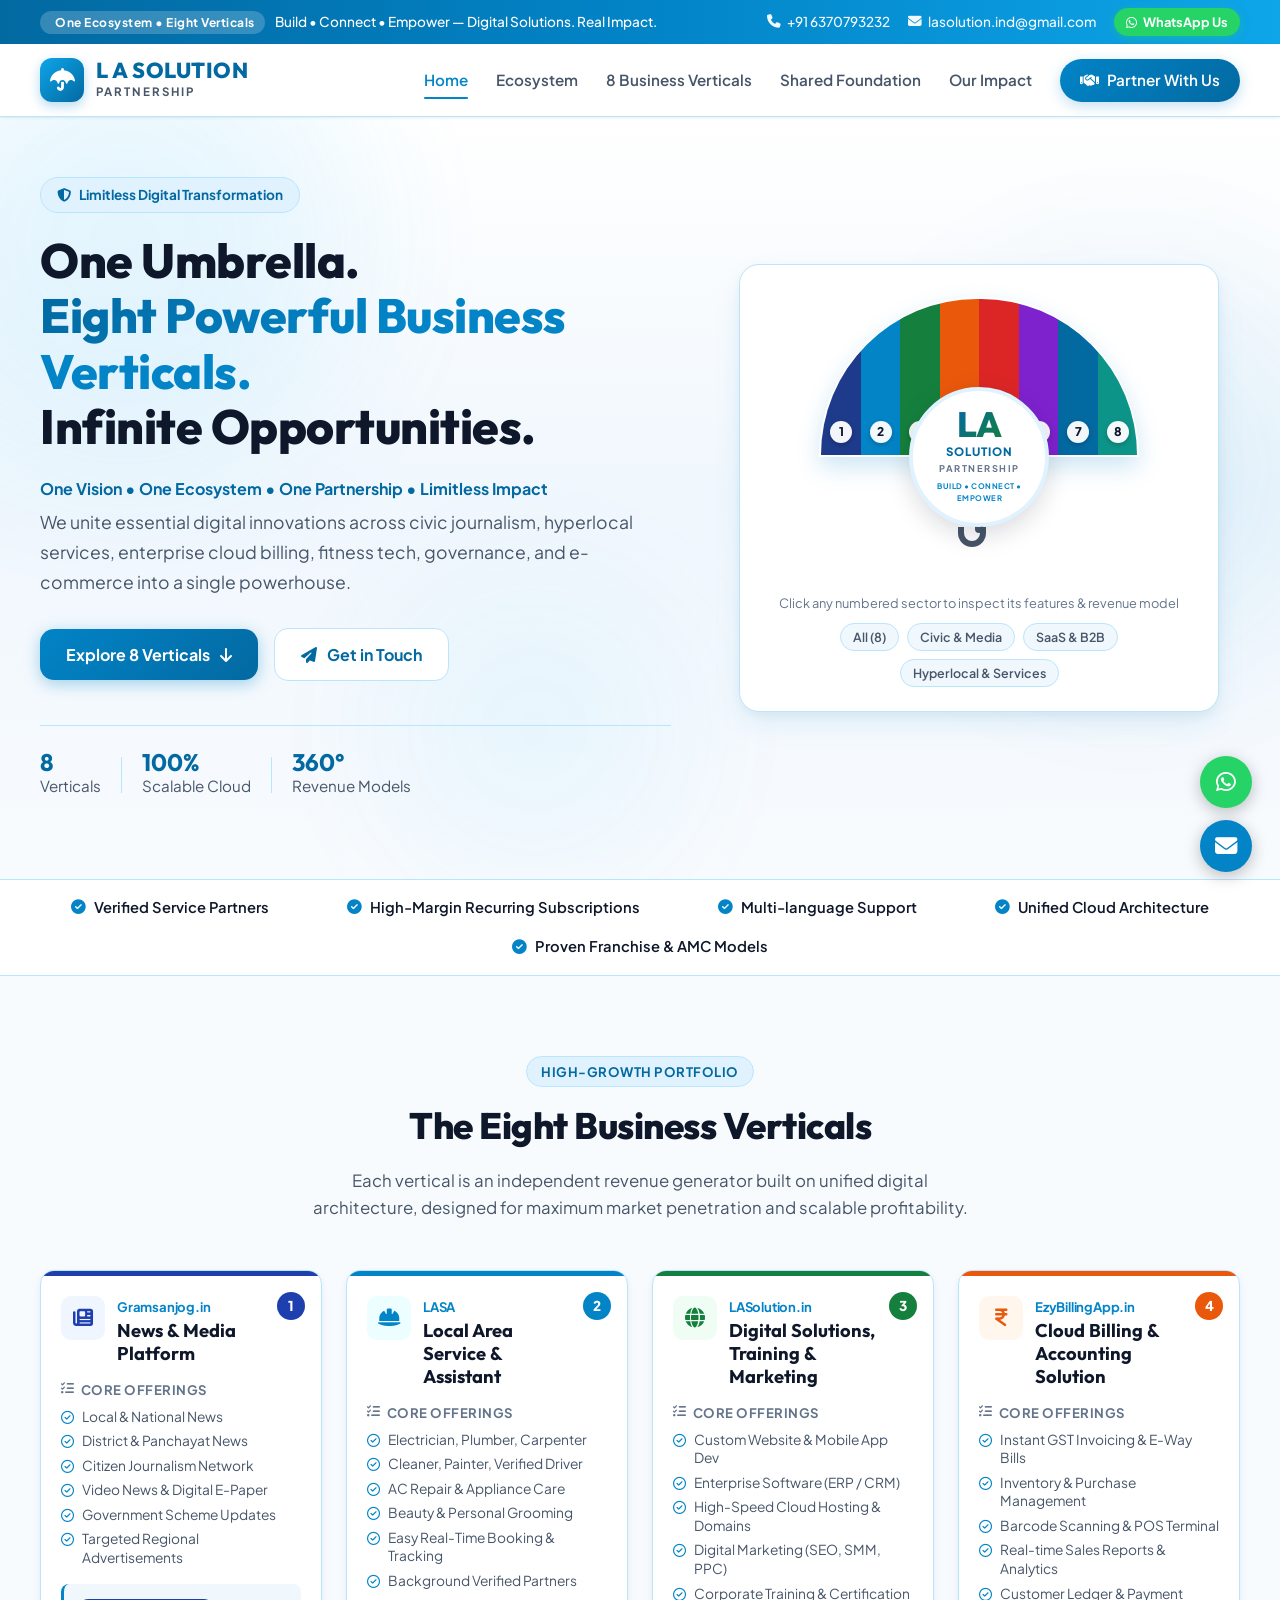
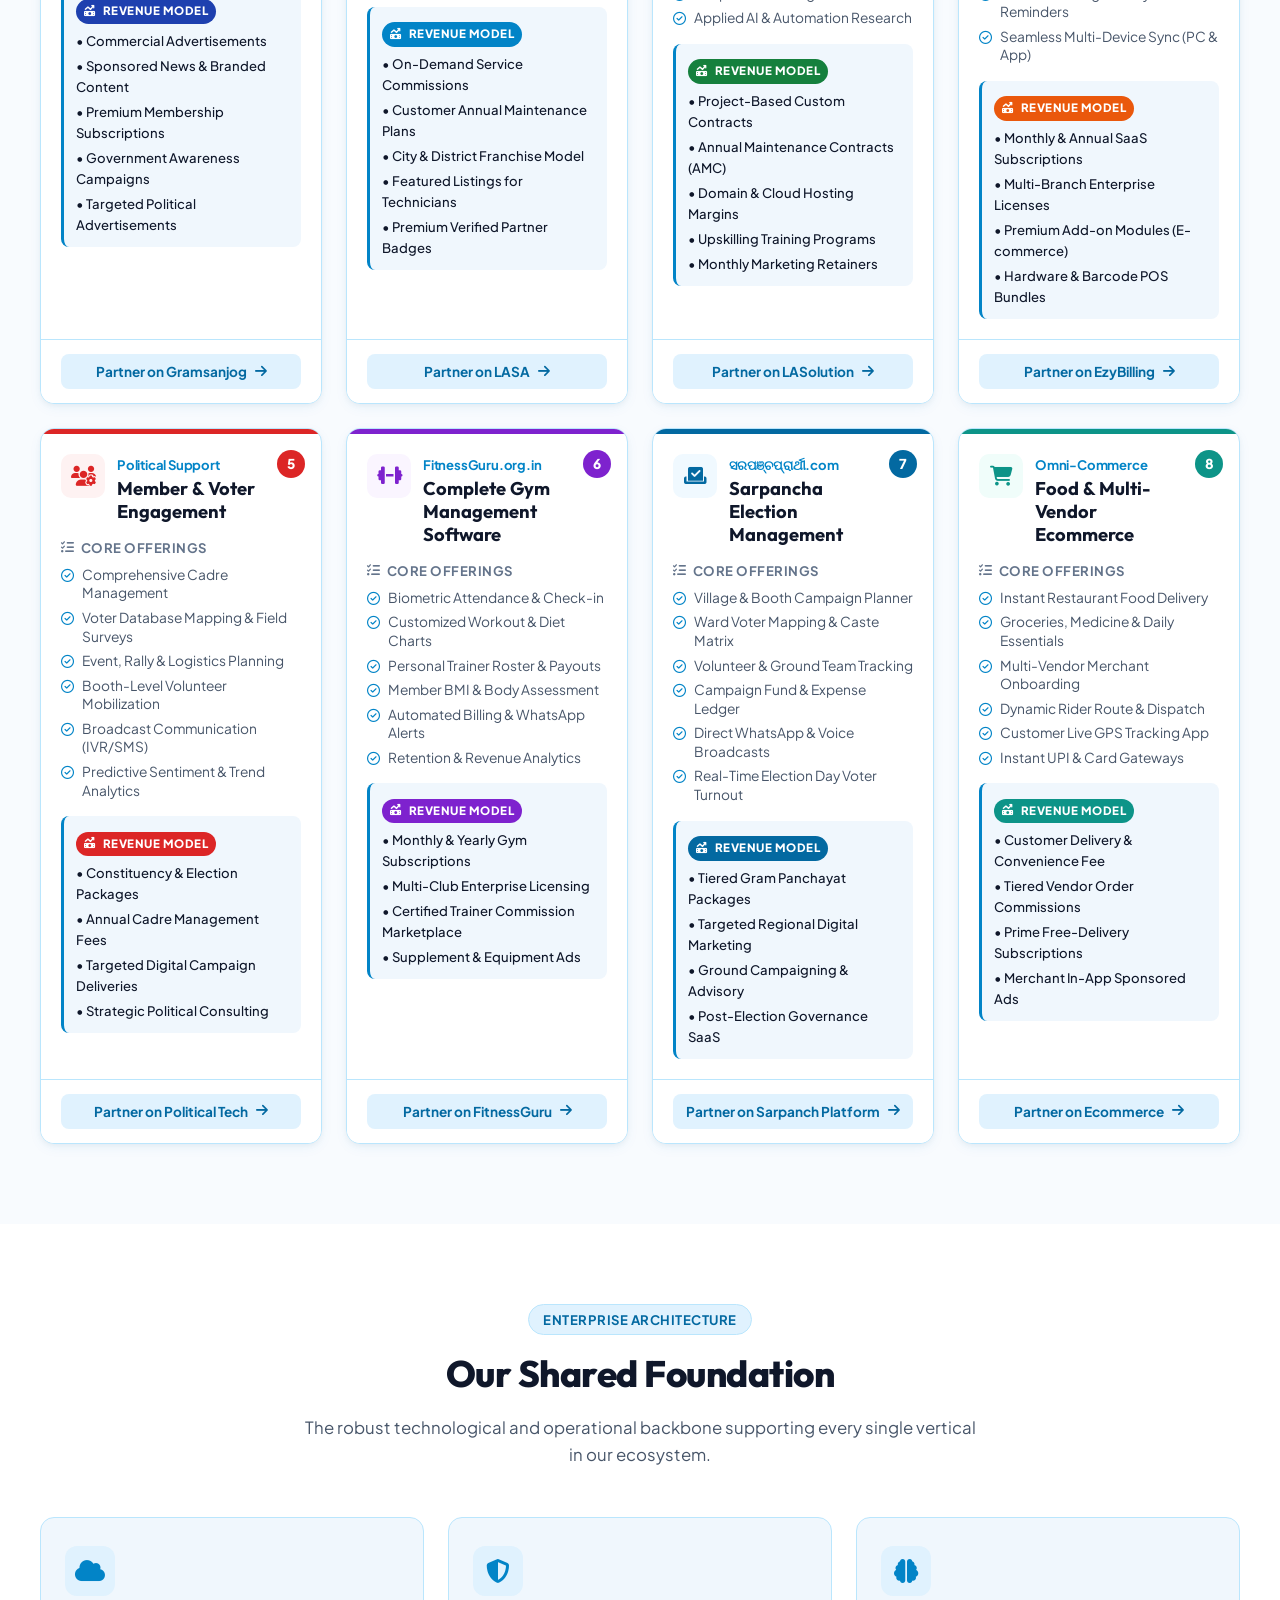
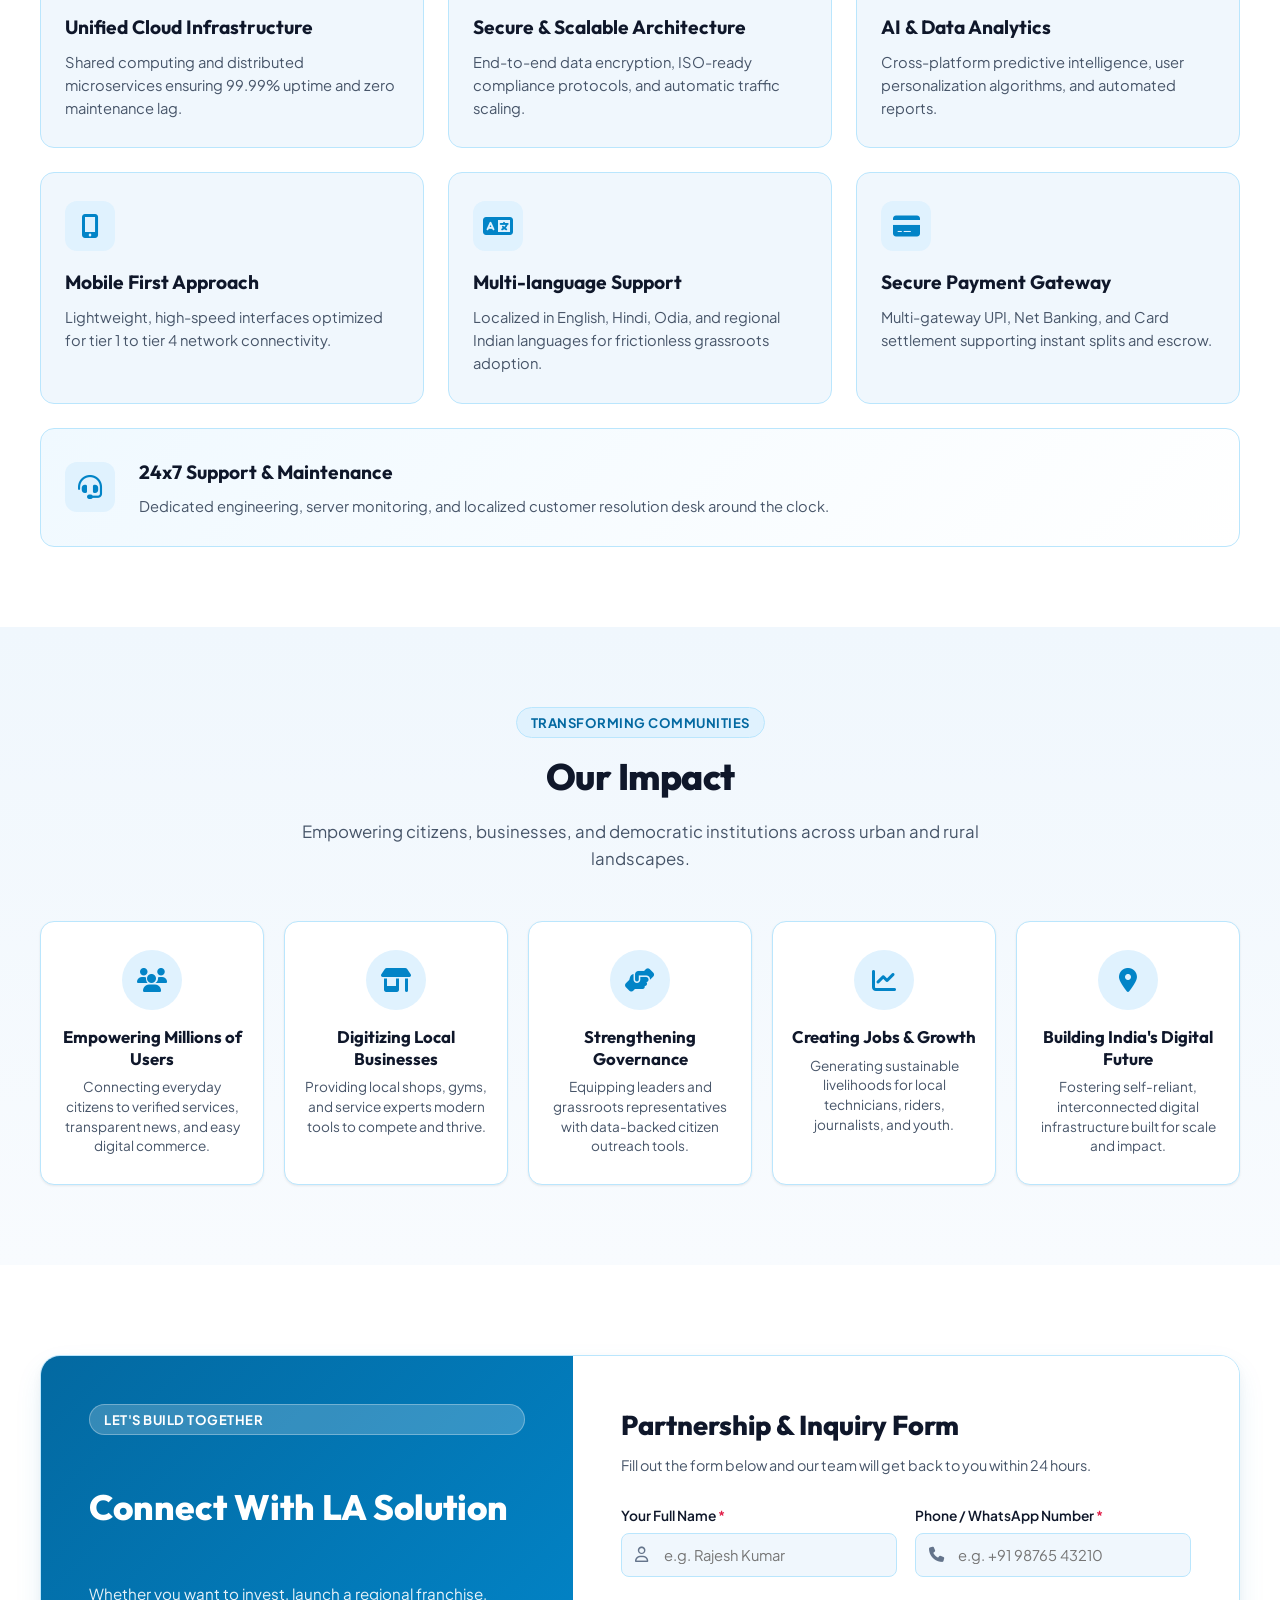
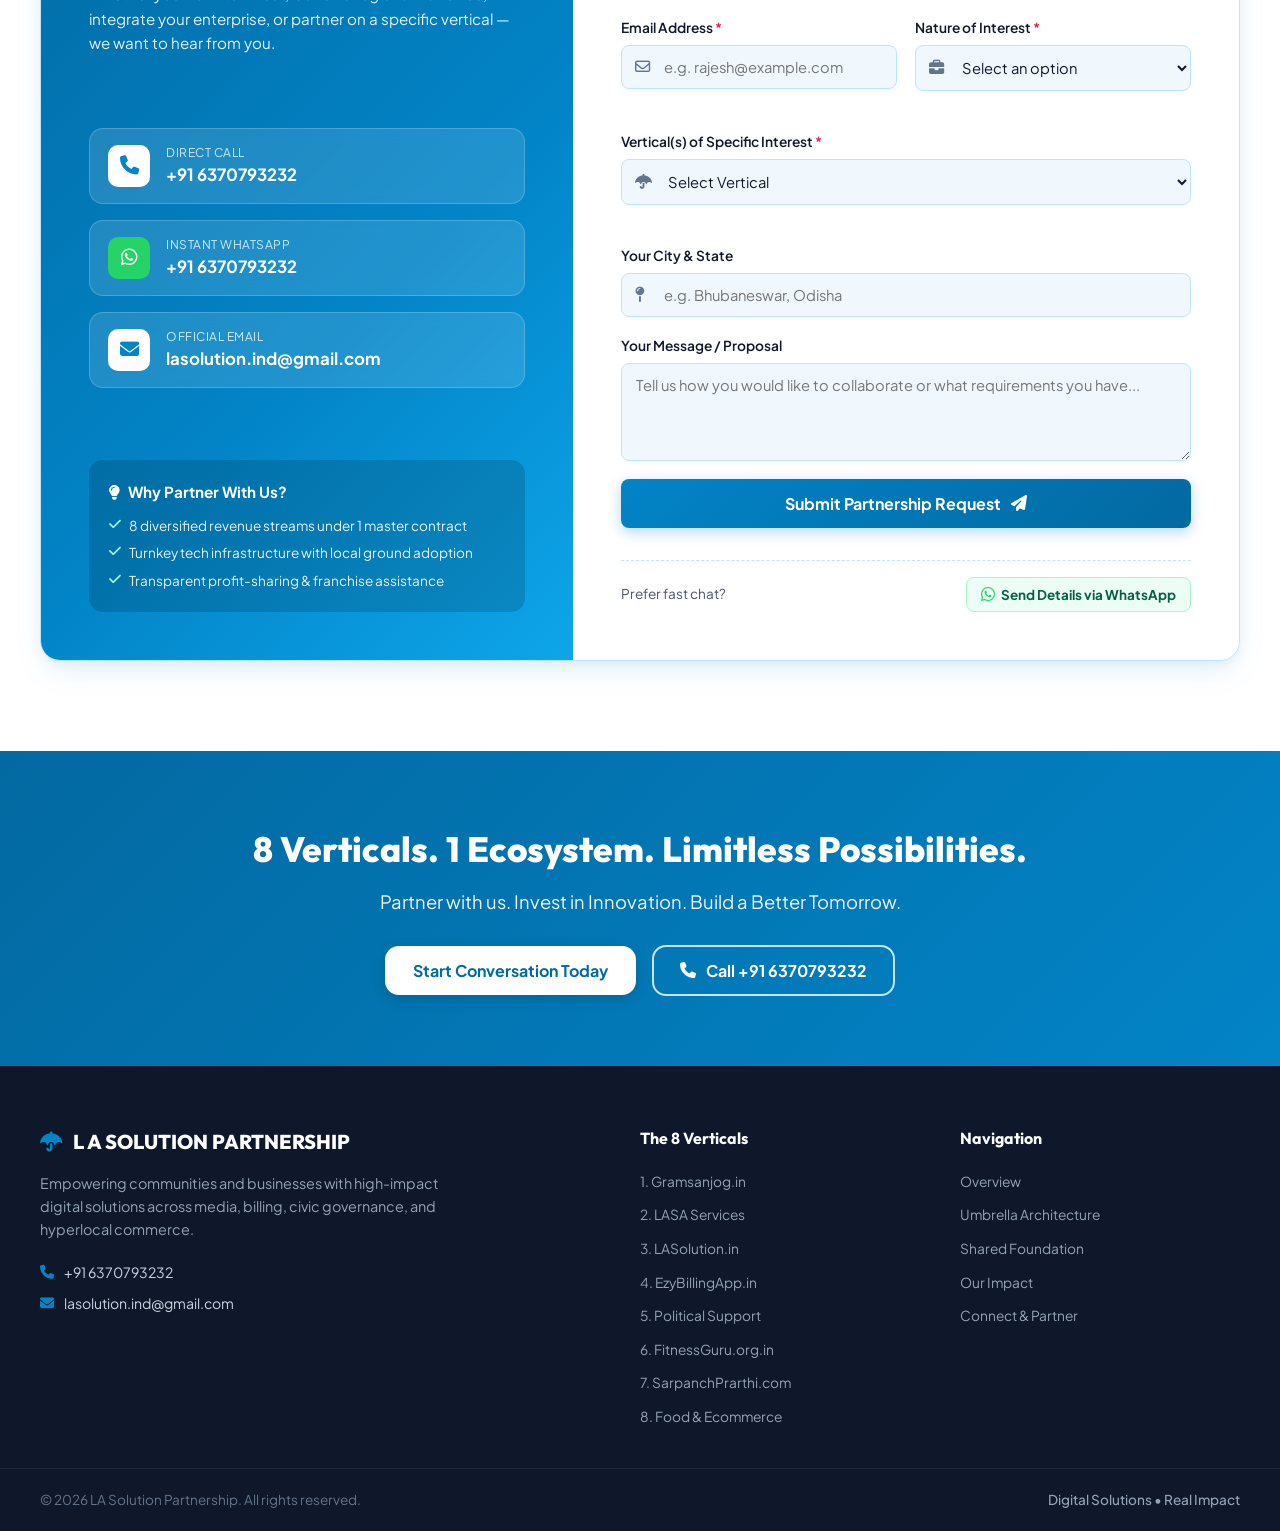
==== index.html @ 73ce3f4b "initial commit" ====
<!DOCTYPE html>
<html lang="en">
<head>
  <meta charset="UTF-8">
  <meta name="viewport" content="width=device-width, initial-scale=1.0">
  <title>LA Solution Partnership | One Umbrella. Eight Powerful Verticals.</title>
  <meta name="description" content="LA Solution Partnership - One Umbrella. Eight Powerful Business Verticals. Infinite Opportunities. Digital Solutions. Real Impact. Connect with us to partner, invest, and grow.">
  <meta name="keywords" content="LA Solution, Business Ecosystem, Digital Solutions, Gramsanjog, LASA, EzyBilling, FitnessGuru, SarpanchPrarthi, Local Services, Tech Partnership">
  <meta name="author" content="LA Solution Partnership">

  <!-- Google Fonts -->
  <link rel="preconnect" href="https://fonts.googleapis.com">
  <link rel="preconnect" href="https://fonts.gstatic.com" crossorigin>
  <link href="https://fonts.googleapis.com/css2?family=Outfit:wght@400;500;600;700;800&family=Plus+Jakarta+Sans:wght@400;500;600;700&display=swap" rel="stylesheet">

  <!-- Font Awesome Icons -->
  <link rel="stylesheet" href="https://cdnjs.cloudflare.com/ajax/libs/font-awesome/6.5.1/css/all.min.css" integrity="sha512-DTOQO9RWCH3ppGqcWaEA1BIZOC6xxalwEsw9c2QQeAIftl+Vegovlnee1c9QX4TctnWMn13TZye+giMm8e2LwA==" crossorigin="anonymous" referrerpolicy="no-referrer" />

  <!-- Main Stylesheet -->
  <link rel="stylesheet" href="style.css">
</head>
<body>

  <!-- Top Announcement Bar -->
  <div class="top-bar">
    <div class="container top-bar-content">
      <div class="top-tagline">
        <span class="badge-pulse"><i class="fa-solid fa-sparkles"></i> One Ecosystem • Eight Verticals</span>
        <span>Build • Connect • Empower — Digital Solutions. Real Impact.</span>
      </div>
      <div class="top-actions">
        <a href="tel:+916370793232" class="top-link"><i class="fa-solid fa-phone"></i> +91 6370793232</a>
        <a href="mailto:lasolution.ind@gmail.com" class="top-link"><i class="fa-solid fa-envelope"></i> lasolution.ind@gmail.com</a>
        <a href="https://wa.me/916370793232?text=Hello%20LA%20Solution%20Team%2C%20I%20am%20interested%20in%20partnering%20with%20you." target="_blank" rel="noopener noreferrer" class="top-whatsapp-pill">
          <i class="fa-brands fa-whatsapp"></i> WhatsApp Us
        </a>
      </div>
    </div>
  </div>

  <!-- Navigation Bar -->
  <header class="navbar" id="navbar">
    <div class="container nav-container">
      <a href="#hero" class="brand-logo" aria-label="LA Solution Home">
        <div class="logo-symbol">
          <i class="fa-solid fa-umbrella"></i>
        </div>
        <div class="logo-text-group">
          <span class="logo-main">L A SOLUTION</span>
          <span class="logo-sub">PARTNERSHIP</span>
        </div>
      </a>

      <nav class="nav-menu" id="navMenu">
        <a href="#hero" class="nav-link active">Home</a>
        <a href="#ecosystem" class="nav-link">Ecosystem</a>
        <a href="#verticals" class="nav-link">8 Business Verticals</a>
        <a href="#foundation" class="nav-link">Shared Foundation</a>
        <a href="#impact" class="nav-link">Our Impact</a>
        <a href="#connect" class="nav-link nav-btn-cta">
          <i class="fa-solid fa-handshake"></i> Partner With Us
        </a>
      </nav>

      <button class="mobile-toggle" id="mobileToggle" aria-label="Toggle navigation menu">
        <i class="fa-solid fa-bars"></i>
      </button>
    </div>
  </header>

  <!-- Hero Section -->
  <section class="hero-section" id="hero">
    <div class="hero-bg-shapes">
      <div class="shape shape-1"></div>
      <div class="shape shape-2"></div>
      <div class="shape shape-3"></div>
    </div>

    <div class="container hero-container">
      <div class="hero-content">
        <div class="hero-badge">
          <i class="fa-solid fa-shield-halved"></i>
          <span>Limitless Digital Transformation</span>
        </div>
        <h1 class="hero-title">
          One Umbrella.<br>
          <span class="gradient-text">Eight Powerful Business Verticals.</span><br>
          Infinite Opportunities.
        </h1>
        <p class="hero-subtitle">
          <strong>One Vision • One Ecosystem • One Partnership • Limitless Impact</strong><br>
          We unite essential digital innovations across civic journalism, hyperlocal services, enterprise cloud billing, fitness tech, governance, and e-commerce into a single powerhouse.
        </p>

        <div class="hero-cta-group">
          <a href="#verticals" class="btn btn-primary">
            <span>Explore 8 Verticals</span>
            <i class="fa-solid fa-arrow-down"></i>
          </a>
          <a href="#connect" class="btn btn-outline">
            <i class="fa-solid fa-paper-plane"></i>
            <span>Get in Touch</span>
          </a>
        </div>

        <div class="hero-quick-stats">
          <div class="stat-pill">
            <strong>8</strong> Verticals
          </div>
          <div class="stat-divider"></div>
          <div class="stat-pill">
            <strong>100%</strong> Scalable Cloud
          </div>
          <div class="stat-divider"></div>
          <div class="stat-pill">
            <strong>360°</strong> Revenue Models
          </div>
        </div>
      </div>

      <div class="hero-visual" id="ecosystem">
        <div class="umbrella-card">
          <!-- Dynamic Interactive Umbrella Visual -->
          <div class="umbrella-visual-container">
            <div class="umbrella-canopy">
              <div class="rib rib-1" data-target="vertical-1" title="1. Gramsanjog.in">
                <span>1</span>
              </div>
              <div class="rib rib-2" data-target="vertical-2" title="2. LASA">
                <span>2</span>
              </div>
              <div class="rib rib-3" data-target="vertical-3" title="3. LASolution.in">
                <span>3</span>
              </div>
              <div class="rib rib-4" data-target="vertical-4" title="4. EzyBillingApp.in">
                <span>4</span>
              </div>
              <div class="rib rib-5" data-target="vertical-5" title="5. Political Party Member Support">
                <span>5</span>
              </div>
              <div class="rib rib-6" data-target="vertical-6" title="6. FitnessGuru.org.in">
                <span>6</span>
              </div>
              <div class="rib rib-7" data-target="vertical-7" title="7. SarpanchPrarthi.com">
                <span>7</span>
              </div>
              <div class="rib rib-8" data-target="vertical-8" title="8. Food Ordering & Ecommerce">
                <span>8</span>
              </div>
            </div>
            <div class="umbrella-pole"></div>
            <div class="umbrella-handle"></div>

            <!-- Central Badge -->
            <div class="umbrella-center-emblem">
              <div class="emblem-inner">
                <span class="emblem-la">LA</span>
                <span class="emblem-text">SOLUTION</span>
                <span class="emblem-sub">PARTNERSHIP</span>
                <span class="emblem-motto">BUILD • CONNECT • EMPOWER</span>
              </div>
            </div>
          </div>

          <div class="umbrella-legend">
            <p class="legend-caption">Click any numbered sector to inspect its features & revenue model</p>
            <div class="legend-chips">
              <button class="chip" data-filter="all">All (8)</button>
              <button class="chip" data-filter="platform">Civic & Media</button>
              <button class="chip" data-filter="saas">SaaS & B2B</button>
              <button class="chip" data-filter="hyperlocal">Hyperlocal & Services</button>
            </div>
          </div>
        </div>
      </div>
    </div>
  </section>

  <!-- Key Highlights Marquee / Ticker -->
  <section class="highlights-bar">
    <div class="container highlights-wrap">
      <div class="hl-item"><i class="fa-solid fa-circle-check text-blue"></i> Verified Service Partners</div>
      <div class="hl-item"><i class="fa-solid fa-circle-check text-blue"></i> High-Margin Recurring Subscriptions</div>
      <div class="hl-item"><i class="fa-solid fa-circle-check text-blue"></i> Multi-language Support</div>
      <div class="hl-item"><i class="fa-solid fa-circle-check text-blue"></i> Unified Cloud Architecture</div>
      <div class="hl-item"><i class="fa-solid fa-circle-check text-blue"></i> Proven Franchise & AMC Models</div>
    </div>
  </section>

  <!-- 8 Business Verticals Section -->
  <section class="verticals-section" id="verticals">
    <div class="container">
      <div class="section-header text-center">
        <span class="section-tag">High-Growth Portfolio</span>
        <h2 class="section-title">The Eight Business Verticals</h2>
        <p class="section-subtitle">
          Each vertical is an independent revenue generator built on unified digital architecture, designed for maximum market penetration and scalable profitability.
        </p>
      </div>

      <div class="verticals-grid">

        <!-- Vertical 1: Gramsanjog.in -->
        <article class="vertical-card" id="vertical-1" data-category="platform">
          <div class="card-accent-bar bar-1"></div>
          <div class="card-header">
            <div class="badge-num badge-1">1</div>
            <div class="header-icon icon-1">
              <i class="fa-solid fa-newspaper"></i>
            </div>
            <div class="header-title-box">
              <span class="vertical-domain">Gramsanjog.in</span>
              <h3 class="vertical-name">News & Media Platform</h3>
            </div>
          </div>

          <div class="card-body">
            <div class="feature-block">
              <h4 class="block-title"><i class="fa-solid fa-list-check"></i> Core Offerings</h4>
              <ul class="feature-list">
                <li><i class="fa-regular fa-circle-check"></i> Local & National News</li>
                <li><i class="fa-regular fa-circle-check"></i> District & Panchayat News</li>
                <li><i class="fa-regular fa-circle-check"></i> Citizen Journalism Network</li>
                <li><i class="fa-regular fa-circle-check"></i> Video News & Digital E-Paper</li>
                <li><i class="fa-regular fa-circle-check"></i> Government Scheme Updates</li>
                <li><i class="fa-regular fa-circle-check"></i> Targeted Regional Advertisements</li>
              </ul>
            </div>

            <div class="revenue-block revenue-1">
              <div class="revenue-tag">
                <i class="fa-solid fa-money-bill-trend-up"></i> REVENUE MODEL
              </div>
              <ul class="revenue-list">
                <li>• Commercial Advertisements</li>
                <li>• Sponsored News & Branded Content</li>
                <li>• Premium Membership Subscriptions</li>
                <li>• Government Awareness Campaigns</li>
                <li>• Targeted Political Advertisements</li>
              </ul>
            </div>
          </div>

          <div class="card-footer">
            <button class="btn-card-action" onclick="preselectVertical('Gramsanjog.in - News & Media Platform')">
              <span>Partner on Gramsanjog</span>
              <i class="fa-solid fa-arrow-right"></i>
            </button>
          </div>
        </article>

        <!-- Vertical 2: LASA -->
        <article class="vertical-card" id="vertical-2" data-category="hyperlocal">
          <div class="card-accent-bar bar-2"></div>
          <div class="card-header">
            <div class="badge-num badge-2">2</div>
            <div class="header-icon icon-2">
              <i class="fa-solid fa-helmet-safety"></i>
            </div>
            <div class="header-title-box">
              <span class="vertical-domain">LASA</span>
              <h3 class="vertical-name">Local Area Service & Assistant</h3>
            </div>
          </div>

          <div class="card-body">
            <div class="feature-block">
              <h4 class="block-title"><i class="fa-solid fa-list-check"></i> Core Offerings</h4>
              <ul class="feature-list">
                <li><i class="fa-regular fa-circle-check"></i> Electrician, Plumber, Carpenter</li>
                <li><i class="fa-regular fa-circle-check"></i> Cleaner, Painter, Verified Driver</li>
                <li><i class="fa-regular fa-circle-check"></i> AC Repair & Appliance Care</li>
                <li><i class="fa-regular fa-circle-check"></i> Beauty & Personal Grooming</li>
                <li><i class="fa-regular fa-circle-check"></i> Easy Real-Time Booking & Tracking</li>
                <li><i class="fa-regular fa-circle-check"></i> Background Verified Partners</li>
              </ul>
            </div>

            <div class="revenue-block revenue-2">
              <div class="revenue-tag">
                <i class="fa-solid fa-money-bill-trend-up"></i> REVENUE MODEL
              </div>
              <ul class="revenue-list">
                <li>• On-Demand Service Commissions</li>
                <li>• Customer Annual Maintenance Plans</li>
                <li>• City & District Franchise Model</li>
                <li>• Featured Listings for Technicians</li>
                <li>• Premium Verified Partner Badges</li>
              </ul>
            </div>
          </div>

          <div class="card-footer">
            <button class="btn-card-action" onclick="preselectVertical('LASA - Local Area Service & Assistant')">
              <span>Partner on LASA</span>
              <i class="fa-solid fa-arrow-right"></i>
            </button>
          </div>
        </article>

        <!-- Vertical 3: LASolution.in -->
        <article class="vertical-card" id="vertical-3" data-category="saas">
          <div class="card-accent-bar bar-3"></div>
          <div class="card-header">
            <div class="badge-num badge-3">3</div>
            <div class="header-icon icon-3">
              <i class="fa-solid fa-globe"></i>
            </div>
            <div class="header-title-box">
              <span class="vertical-domain">LASolution.in</span>
              <h3 class="vertical-name">Digital Solutions, Training & Marketing</h3>
            </div>
          </div>

          <div class="card-body">
            <div class="feature-block">
              <h4 class="block-title"><i class="fa-solid fa-list-check"></i> Core Offerings</h4>
              <ul class="feature-list">
                <li><i class="fa-regular fa-circle-check"></i> Custom Website & Mobile App Dev</li>
                <li><i class="fa-regular fa-circle-check"></i> Enterprise Software (ERP / CRM)</li>
                <li><i class="fa-regular fa-circle-check"></i> High-Speed Cloud Hosting & Domains</li>
                <li><i class="fa-regular fa-circle-check"></i> Digital Marketing (SEO, SMM, PPC)</li>
                <li><i class="fa-regular fa-circle-check"></i> Corporate Training & Certification</li>
                <li><i class="fa-regular fa-circle-check"></i> Applied AI & Automation Research</li>
              </ul>
            </div>

            <div class="revenue-block revenue-3">
              <div class="revenue-tag">
                <i class="fa-solid fa-money-bill-trend-up"></i> REVENUE MODEL
              </div>
              <ul class="revenue-list">
                <li>• Project-Based Custom Contracts</li>
                <li>• Annual Maintenance Contracts (AMC)</li>
                <li>• Domain & Cloud Hosting Margins</li>
                <li>• Upskilling Training Programs</li>
                <li>• Monthly Marketing Retainers</li>
              </ul>
            </div>
          </div>

          <div class="card-footer">
            <button class="btn-card-action" onclick="preselectVertical('LASolution.in - Digital Solutions & Training')">
              <span>Partner on LASolution</span>
              <i class="fa-solid fa-arrow-right"></i>
            </button>
          </div>
        </article>

        <!-- Vertical 4: EzyBillingApp.in -->
        <article class="vertical-card" id="vertical-4" data-category="saas">
          <div class="card-accent-bar bar-4"></div>
          <div class="card-header">
            <div class="badge-num badge-4">4</div>
            <div class="header-icon icon-4">
              <i class="fa-solid fa-indian-rupee-sign"></i>
            </div>
            <div class="header-title-box">
              <span class="vertical-domain">EzyBillingApp.in</span>
              <h3 class="vertical-name">Cloud Billing & Accounting Solution</h3>
            </div>
          </div>

          <div class="card-body">
            <div class="feature-block">
              <h4 class="block-title"><i class="fa-solid fa-list-check"></i> Core Offerings</h4>
              <ul class="feature-list">
                <li><i class="fa-regular fa-circle-check"></i> Instant GST Invoicing & E-Way Bills</li>
                <li><i class="fa-regular fa-circle-check"></i> Inventory & Purchase Management</li>
                <li><i class="fa-regular fa-circle-check"></i> Barcode Scanning & POS Terminal</li>
                <li><i class="fa-regular fa-circle-check"></i> Real-time Sales Reports & Analytics</li>
                <li><i class="fa-regular fa-circle-check"></i> Customer Ledger & Payment Reminders</li>
                <li><i class="fa-regular fa-circle-check"></i> Seamless Multi-Device Sync (PC & App)</li>
              </ul>
            </div>

            <div class="revenue-block revenue-4">
              <div class="revenue-tag">
                <i class="fa-solid fa-money-bill-trend-up"></i> REVENUE MODEL
              </div>
              <ul class="revenue-list">
                <li>• Monthly & Annual SaaS Subscriptions</li>
                <li>• Multi-Branch Enterprise Licenses</li>
                <li>• Premium Add-on Modules (E-commerce)</li>
                <li>• Hardware & Barcode POS Bundles</li>
              </ul>
            </div>
          </div>

          <div class="card-footer">
            <button class="btn-card-action" onclick="preselectVertical('EzyBillingApp.in - Cloud Billing Solution')">
              <span>Partner on EzyBilling</span>
              <i class="fa-solid fa-arrow-right"></i>
            </button>
          </div>
        </article>

        <!-- Vertical 5: Political Party Member Support -->
        <article class="vertical-card" id="vertical-5" data-category="platform">
          <div class="card-accent-bar bar-5"></div>
          <div class="card-header">
            <div class="badge-num badge-5">5</div>
            <div class="header-icon icon-5">
              <i class="fa-solid fa-users-gear"></i>
            </div>
            <div class="header-title-box">
              <span class="vertical-domain">Political Support</span>
              <h3 class="vertical-name">Member & Voter Engagement</h3>
            </div>
          </div>

          <div class="card-body">
            <div class="feature-block">
              <h4 class="block-title"><i class="fa-solid fa-list-check"></i> Core Offerings</h4>
              <ul class="feature-list">
                <li><i class="fa-regular fa-circle-check"></i> Comprehensive Cadre Management</li>
                <li><i class="fa-regular fa-circle-check"></i> Voter Database Mapping & Field Surveys</li>
                <li><i class="fa-regular fa-circle-check"></i> Event, Rally & Logistics Planning</li>
                <li><i class="fa-regular fa-circle-check"></i> Booth-Level Volunteer Mobilization</li>
                <li><i class="fa-regular fa-circle-check"></i> Broadcast Communication (IVR/SMS)</li>
                <li><i class="fa-regular fa-circle-check"></i> Predictive Sentiment & Trend Analytics</li>
              </ul>
            </div>

            <div class="revenue-block revenue-5">
              <div class="revenue-tag">
                <i class="fa-solid fa-money-bill-trend-up"></i> REVENUE MODEL
              </div>
              <ul class="revenue-list">
                <li>• Constituency & Election Packages</li>
                <li>• Annual Cadre Management Fees</li>
                <li>• Targeted Digital Campaign Deliveries</li>
                <li>• Strategic Political Consulting</li>
              </ul>
            </div>
          </div>

          <div class="card-footer">
            <button class="btn-card-action" onclick="preselectVertical('Political Party Member Support')">
              <span>Partner on Political Tech</span>
              <i class="fa-solid fa-arrow-right"></i>
            </button>
          </div>
        </article>

        <!-- Vertical 6: FitnessGuru.org.in -->
        <article class="vertical-card" id="vertical-6" data-category="saas">
          <div class="card-accent-bar bar-6"></div>
          <div class="card-header">
            <div class="badge-num badge-6">6</div>
            <div class="header-icon icon-6">
              <i class="fa-solid fa-dumbbell"></i>
            </div>
            <div class="header-title-box">
              <span class="vertical-domain">FitnessGuru.org.in</span>
              <h3 class="vertical-name">Complete Gym Management Software</h3>
            </div>
          </div>

          <div class="card-body">
            <div class="feature-block">
              <h4 class="block-title"><i class="fa-solid fa-list-check"></i> Core Offerings</h4>
              <ul class="feature-list">
                <li><i class="fa-regular fa-circle-check"></i> Biometric Attendance & Check-in</li>
                <li><i class="fa-regular fa-circle-check"></i> Customized Workout & Diet Charts</li>
                <li><i class="fa-regular fa-circle-check"></i> Personal Trainer Roster & Payouts</li>
                <li><i class="fa-regular fa-circle-check"></i> Member BMI & Body Assessment</li>
                <li><i class="fa-regular fa-circle-check"></i> Automated Billing & WhatsApp Alerts</li>
                <li><i class="fa-regular fa-circle-check"></i> Retention & Revenue Analytics</li>
              </ul>
            </div>

            <div class="revenue-block revenue-6">
              <div class="revenue-tag">
                <i class="fa-solid fa-money-bill-trend-up"></i> REVENUE MODEL
              </div>
              <ul class="revenue-list">
                <li>• Monthly & Yearly Gym Subscriptions</li>
                <li>• Multi-Club Enterprise Licensing</li>
                <li>• Certified Trainer Commission Marketplace</li>
                <li>• Supplement & Equipment Ads</li>
              </ul>
            </div>
          </div>

          <div class="card-footer">
            <button class="btn-card-action" onclick="preselectVertical('FitnessGuru.org.in - Gym Management')">
              <span>Partner on FitnessGuru</span>
              <i class="fa-solid fa-arrow-right"></i>
            </button>
          </div>
        </article>

        <!-- Vertical 7: SarpanchPrarthi.com -->
        <article class="vertical-card" id="vertical-7" data-category="platform">
          <div class="card-accent-bar bar-7"></div>
          <div class="card-header">
            <div class="badge-num badge-7">7</div>
            <div class="header-icon icon-7">
              <i class="fa-solid fa-check-to-slot"></i>
            </div>
            <div class="header-title-box">
              <span class="vertical-domain">ସରପଞ୍ଚପ୍ରାର୍ଥୀ.com</span>
              <h3 class="vertical-name">Sarpancha Election Management</h3>
            </div>
          </div>

          <div class="card-body">
            <div class="feature-block">
              <h4 class="block-title"><i class="fa-solid fa-list-check"></i> Core Offerings</h4>
              <ul class="feature-list">
                <li><i class="fa-regular fa-circle-check"></i> Village & Booth Campaign Planner</li>
                <li><i class="fa-regular fa-circle-check"></i> Ward Voter Mapping & Caste Matrix</li>
                <li><i class="fa-regular fa-circle-check"></i> Volunteer & Ground Team Tracking</li>
                <li><i class="fa-regular fa-circle-check"></i> Campaign Fund & Expense Ledger</li>
                <li><i class="fa-regular fa-circle-check"></i> Direct WhatsApp & Voice Broadcasts</li>
                <li><i class="fa-regular fa-circle-check"></i> Real-Time Election Day Voter Turnout</li>
              </ul>
            </div>

            <div class="revenue-block revenue-7">
              <div class="revenue-tag">
                <i class="fa-solid fa-money-bill-trend-up"></i> REVENUE MODEL
              </div>
              <ul class="revenue-list">
                <li>• Tiered Gram Panchayat Packages</li>
                <li>• Targeted Regional Digital Marketing</li>
                <li>• Ground Campaigning & Advisory</li>
                <li>• Post-Election Governance SaaS</li>
              </ul>
            </div>
          </div>

          <div class="card-footer">
            <button class="btn-card-action" onclick="preselectVertical('SarpanchPrarthi.com - Election Management')">
              <span>Partner on Sarpanch Platform</span>
              <i class="fa-solid fa-arrow-right"></i>
            </button>
          </div>
        </article>

        <!-- Vertical 8: Food Ordering & Ecommerce Platform -->
        <article class="vertical-card" id="vertical-8" data-category="hyperlocal">
          <div class="card-accent-bar bar-8"></div>
          <div class="card-header">
            <div class="badge-num badge-8">8</div>
            <div class="header-icon icon-8">
              <i class="fa-solid fa-cart-shopping"></i>
            </div>
            <div class="header-title-box">
              <span class="vertical-domain">Omni-Commerce</span>
              <h3 class="vertical-name">Food & Multi-Vendor Ecommerce</h3>
            </div>
          </div>

          <div class="card-body">
            <div class="feature-block">
              <h4 class="block-title"><i class="fa-solid fa-list-check"></i> Core Offerings</h4>
              <ul class="feature-list">
                <li><i class="fa-regular fa-circle-check"></i> Instant Restaurant Food Delivery</li>
                <li><i class="fa-regular fa-circle-check"></i> Groceries, Medicine & Daily Essentials</li>
                <li><i class="fa-regular fa-circle-check"></i> Multi-Vendor Merchant Onboarding</li>
                <li><i class="fa-regular fa-circle-check"></i> Dynamic Rider Route & Dispatch</li>
                <li><i class="fa-regular fa-circle-check"></i> Customer Live GPS Tracking App</li>
                <li><i class="fa-regular fa-circle-check"></i> Instant UPI & Card Gateways</li>
              </ul>
            </div>

            <div class="revenue-block revenue-8">
              <div class="revenue-tag">
                <i class="fa-solid fa-money-bill-trend-up"></i> REVENUE MODEL
              </div>
              <ul class="revenue-list">
                <li>• Customer Delivery & Convenience Fee</li>
                <li>• Tiered Vendor Order Commissions</li>
                <li>• Prime Free-Delivery Subscriptions</li>
                <li>• Merchant In-App Sponsored Ads</li>
              </ul>
            </div>
          </div>

          <div class="card-footer">
            <button class="btn-card-action" onclick="preselectVertical('Food Ordering & Ecommerce Platform')">
              <span>Partner on Ecommerce</span>
              <i class="fa-solid fa-arrow-right"></i>
            </button>
          </div>
        </article>

      </div>
    </div>
  </section>

  <!-- Shared Foundation Section -->
  <section class="foundation-section" id="foundation">
    <div class="container">
      <div class="section-header text-center">
        <span class="section-tag">Enterprise Architecture</span>
        <h2 class="section-title">Our Shared Foundation</h2>
        <p class="section-subtitle">
          The robust technological and operational backbone supporting every single vertical in our ecosystem.
        </p>
      </div>

      <div class="foundation-grid">
        <div class="foundation-item">
          <div class="f-icon"><i class="fa-solid fa-cloud"></i></div>
          <h3 class="f-title">Unified Cloud Infrastructure</h3>
          <p class="f-desc">Shared computing and distributed microservices ensuring 99.99% uptime and zero maintenance lag.</p>
        </div>

        <div class="foundation-item">
          <div class="f-icon"><i class="fa-solid fa-shield-halved"></i></div>
          <h3 class="f-title">Secure & Scalable Architecture</h3>
          <p class="f-desc">End-to-end data encryption, ISO-ready compliance protocols, and automatic traffic scaling.</p>
        </div>

        <div class="foundation-item">
          <div class="f-icon"><i class="fa-solid fa-brain"></i></div>
          <h3 class="f-title">AI & Data Analytics</h3>
          <p class="f-desc">Cross-platform predictive intelligence, user personalization algorithms, and automated reports.</p>
        </div>

        <div class="foundation-item">
          <div class="f-icon"><i class="fa-solid fa-mobile-screen-button"></i></div>
          <h3 class="f-title">Mobile First Approach</h3>
          <p class="f-desc">Lightweight, high-speed interfaces optimized for tier 1 to tier 4 network connectivity.</p>
        </div>

        <div class="foundation-item">
          <div class="f-icon"><i class="fa-solid fa-language"></i></div>
          <h3 class="f-title">Multi-language Support</h3>
          <p class="f-desc">Localized in English, Hindi, Odia, and regional Indian languages for frictionless grassroots adoption.</p>
        </div>

        <div class="foundation-item">
          <div class="f-icon"><i class="fa-solid fa-credit-card"></i></div>
          <h3 class="f-title">Secure Payment Gateway</h3>
          <p class="f-desc">Multi-gateway UPI, Net Banking, and Card settlement supporting instant splits and escrow.</p>
        </div>

        <div class="foundation-item span-full">
          <div class="f-icon"><i class="fa-solid fa-headset"></i></div>
          <div class="f-info-wrap">
            <h3 class="f-title">24x7 Support & Maintenance</h3>
            <p class="f-desc">Dedicated engineering, server monitoring, and localized customer resolution desk around the clock.</p>
          </div>
        </div>
      </div>
    </div>
  </section>

  <!-- Our Impact Section -->
  <section class="impact-section" id="impact">
    <div class="container">
      <div class="section-header text-center">
        <span class="section-tag">Transforming Communities</span>
        <h2 class="section-title">Our Impact</h2>
        <p class="section-subtitle">
          Empowering citizens, businesses, and democratic institutions across urban and rural landscapes.
        </p>
      </div>

      <div class="impact-grid">
        <div class="impact-card">
          <div class="impact-icon-circle bg-light-blue">
            <i class="fa-solid fa-users"></i>
          </div>
          <h3 class="impact-card-title">Empowering Millions of Users</h3>
          <p class="impact-card-text">Connecting everyday citizens to verified services, transparent news, and easy digital commerce.</p>
        </div>

        <div class="impact-card">
          <div class="impact-icon-circle bg-light-blue">
            <i class="fa-solid fa-shop"></i>
          </div>
          <h3 class="impact-card-title">Digitizing Local Businesses</h3>
          <p class="impact-card-text">Providing local shops, gyms, and service experts modern tools to compete and thrive.</p>
        </div>

        <div class="impact-card">
          <div class="impact-icon-circle bg-light-blue">
            <i class="fa-solid fa-handshake-angle"></i>
          </div>
          <h3 class="impact-card-title">Strengthening Governance</h3>
          <p class="impact-card-text">Equipping leaders and grassroots representatives with data-backed citizen outreach tools.</p>
        </div>

        <div class="impact-card">
          <div class="impact-icon-circle bg-light-blue">
            <i class="fa-solid fa-chart-line"></i>
          </div>
          <h3 class="impact-card-title">Creating Jobs & Growth</h3>
          <p class="impact-card-text">Generating sustainable livelihoods for local technicians, riders, journalists, and youth.</p>
        </div>

        <div class="impact-card">
          <div class="impact-icon-circle bg-light-blue">
            <i class="fa-solid fa-location-dot"></i>
          </div>
          <h3 class="impact-card-title">Building India's Digital Future</h3>
          <p class="impact-card-text">Fostering self-reliant, interconnected digital infrastructure built for scale and impact.</p>
        </div>
      </div>
    </div>
  </section>

  <!-- Partnership & Connect Form Section -->
  <section class="connect-section" id="connect">
    <div class="container">
      <div class="connect-wrapper">

        <!-- Left Information Column -->
        <div class="connect-info-panel">
          <span class="section-tag light-tag">Let's Build Together</span>
          <h2 class="panel-heading">Connect With LA Solution</h2>
          <p class="panel-desc">
            Whether you want to invest, launch a regional franchise, integrate your enterprise, or partner on a specific vertical — we want to hear from you.
          </p>

          <div class="contact-methods">
            <a href="tel:+916370793232" class="method-card">
              <div class="method-icon"><i class="fa-solid fa-phone"></i></div>
              <div class="method-details">
                <span class="method-label">Direct Call</span>
                <span class="method-value">+91 6370793232</span>
              </div>
            </a>

            <a href="https://wa.me/916370793232?text=Hello%20LA%20Solution%20Team%2C%20I%20want%20to%20connect%20regarding%20a%20business%20opportunity." target="_blank" rel="noopener noreferrer" class="method-card whatsapp-highlight">
              <div class="method-icon"><i class="fa-brands fa-whatsapp"></i></div>
              <div class="method-details">
                <span class="method-label">Instant WhatsApp</span>
                <span class="method-value">+91 6370793232</span>
              </div>
            </a>

            <a href="mailto:lasolution.ind@gmail.com" class="method-card">
              <div class="method-icon"><i class="fa-solid fa-envelope"></i></div>
              <div class="method-details">
                <span class="method-label">Official Email</span>
                <span class="method-value">lasolution.ind@gmail.com</span>
              </div>
            </a>
          </div>

          <div class="partnership-pitch">
            <h4><i class="fa-solid fa-lightbulb"></i> Why Partner With Us?</h4>
            <ul>
              <li><i class="fa-solid fa-check"></i> 8 diversified revenue streams under 1 master contract</li>
              <li><i class="fa-solid fa-check"></i> Turnkey tech infrastructure with local ground adoption</li>
              <li><i class="fa-solid fa-check"></i> Transparent profit-sharing & franchise assistance</li>
            </ul>
          </div>
        </div>

        <!-- Right Interactive Form Column -->
        <div class="connect-form-panel">
          <div class="form-header">
            <h3>Partnership & Inquiry Form</h3>
            <p>Fill out the form below and our team will get back to you within 24 hours.</p>
          </div>

          <form id="partnershipForm" class="partnership-form" novalidate>
            <div class="form-row">
              <div class="form-group">
                <label for="fullName">Your Full Name <span class="required">*</span></label>
                <div class="input-with-icon">
                  <i class="fa-regular fa-user"></i>
                  <input type="text" id="fullName" name="fullName" placeholder="e.g. Rajesh Kumar" required>
                </div>
                <span class="error-msg" id="nameError"></span>
              </div>

              <div class="form-group">
                <label for="phoneNumber">Phone / WhatsApp Number <span class="required">*</span></label>
                <div class="input-with-icon">
                  <i class="fa-solid fa-phone"></i>
                  <input type="tel" id="phoneNumber" name="phoneNumber" placeholder="e.g. +91 98765 43210" required>
                </div>
                <span class="error-msg" id="phoneError"></span>
              </div>
            </div>

            <div class="form-row">
              <div class="form-group">
                <label for="emailAddress">Email Address <span class="required">*</span></label>
                <div class="input-with-icon">
                  <i class="fa-regular fa-envelope"></i>
                  <input type="email" id="emailAddress" name="emailAddress" placeholder="e.g. rajesh@example.com" required>
                </div>
                <span class="error-msg" id="emailError"></span>
              </div>

              <div class="form-group">
                <label for="partnershipType">Nature of Interest <span class="required">*</span></label>
                <div class="input-with-icon">
                  <i class="fa-solid fa-briefcase"></i>
                  <select id="partnershipType" name="partnershipType" required>
                    <option value="" disabled selected>Select an option</option>
                    <option value="Franchise / Territory Partner">Franchise / Territory Partner</option>
                    <option value="Strategic Business Investor">Strategic Business Investor</option>
                    <option value="Enterprise Client / Customer">Enterprise Client / Customer</option>
                    <option value="Vendor / Service Provider">Vendor / Service Provider</option>
                    <option value="Technology & Integration">Technology & Integration</option>
                    <option value="General Inquiry">General Inquiry</option>
                  </select>
                </div>
                <span class="error-msg" id="typeError"></span>
              </div>
            </div>

            <div class="form-group">
              <label for="verticalInterest">Vertical(s) of Specific Interest <span class="required">*</span></label>
              <div class="input-with-icon">
                <i class="fa-solid fa-umbrella"></i>
                <select id="verticalInterest" name="verticalInterest" required>
                  <option value="" disabled selected>Select Vertical</option>
                  <option value="All Verticals (Entire Umbrella Ecosystem)">All Verticals (Entire Umbrella Ecosystem)</option>
                  <option value="Gramsanjog.in - News & Media Platform">1. Gramsanjog.in - News & Media Platform</option>
                  <option value="LASA - Local Area Service & Assistant">2. LASA - Local Area Service & Assistant</option>
                  <option value="LASolution.in - Digital Solutions & Training">3. LASolution.in - Digital Solutions & Training</option>
                  <option value="EzyBillingApp.in - Cloud Billing Solution">4. EzyBillingApp.in - Cloud Billing Solution</option>
                  <option value="Political Party Member Support">5. Political Party Member Support</option>
                  <option value="FitnessGuru.org.in - Gym Management">6. FitnessGuru.org.in - Gym Management</option>
                  <option value="SarpanchPrarthi.com - Election Management">7. SarpanchPrarthi.com - Election Management</option>
                  <option value="Food Ordering & Ecommerce Platform">8. Food Ordering & Ecommerce Platform</option>
                </select>
              </div>
              <span class="error-msg" id="verticalError"></span>
            </div>

            <div class="form-group">
              <label for="cityState">Your City & State</label>
              <div class="input-with-icon">
                <i class="fa-solid fa-map-pin"></i>
                <input type="text" id="cityState" name="cityState" placeholder="e.g. Bhubaneswar, Odisha">
              </div>
            </div>

            <div class="form-group">
              <label for="message">Your Message / Proposal</label>
              <textarea id="message" name="message" rows="4" placeholder="Tell us how you would like to collaborate or what requirements you have..."></textarea>
            </div>

            <button type="submit" class="btn btn-submit" id="submitBtn">
              <span>Submit Partnership Request</span>
              <i class="fa-solid fa-paper-plane"></i>
            </button>

            <!-- Direct Submit Alternative -->
            <div class="direct-wa-box">
              <span>Prefer fast chat?</span>
              <button type="button" class="btn-wa-direct" id="submitViaWhatsApp">
                <i class="fa-brands fa-whatsapp"></i> Send Details via WhatsApp
              </button>
            </div>
          </form>

          <!-- Feedback Toast / Alert -->
          <div class="form-status" id="formStatus" style="display: none;"></div>
        </div>

      </div>
    </div>
  </section>

  <!-- Closing Callout Banner -->
  <section class="closing-banner">
    <div class="container text-center">
      <h2 class="closing-headline">8 Verticals. 1 Ecosystem. Limitless Possibilities.</h2>
      <p class="closing-sub">Partner with us. Invest in Innovation. Build a Better Tomorrow.</p>
      <div class="closing-buttons">
        <a href="#connect" class="btn btn-primary-light">Start Conversation Today</a>
        <a href="tel:+916370793232" class="btn btn-outline-white"><i class="fa-solid fa-phone"></i> Call +91 6370793232</a>
      </div>
    </div>
  </section>

  <!-- Footer -->
  <footer class="footer">
    <div class="container footer-content">
      <div class="footer-brand">
        <div class="footer-logo">
          <i class="fa-solid fa-umbrella text-blue"></i>
          <span>L A SOLUTION PARTNERSHIP</span>
        </div>
        <p class="footer-mission">
          Empowering communities and businesses with high-impact digital solutions across media, billing, civic governance, and hyperlocal commerce.
        </p>
        <div class="footer-contacts">
          <p><i class="fa-solid fa-phone text-blue"></i> +91 6370793232</p>
          <p><i class="fa-solid fa-envelope text-blue"></i> lasolution.ind@gmail.com</p>
        </div>
      </div>

      <div class="footer-nav">
        <h4>The 8 Verticals</h4>
        <ul>
          <li><a href="#vertical-1">1. Gramsanjog.in</a></li>
          <li><a href="#vertical-2">2. LASA Services</a></li>
          <li><a href="#vertical-3">3. LASolution.in</a></li>
          <li><a href="#vertical-4">4. EzyBillingApp.in</a></li>
          <li><a href="#vertical-5">5. Political Support</a></li>
          <li><a href="#vertical-6">6. FitnessGuru.org.in</a></li>
          <li><a href="#vertical-7">7. SarpanchPrarthi.com</a></li>
          <li><a href="#vertical-8">8. Food & Ecommerce</a></li>
        </ul>
      </div>

      <div class="footer-nav">
        <h4>Navigation</h4>
        <ul>
          <li><a href="#hero">Overview</a></li>
          <li><a href="#ecosystem">Umbrella Architecture</a></li>
          <li><a href="#foundation">Shared Foundation</a></li>
          <li><a href="#impact">Our Impact</a></li>
          <li><a href="#connect">Connect & Partner</a></li>
        </ul>
      </div>
    </div>

    <div class="footer-bottom">
      <div class="container footer-bottom-inner">
        <p>© 2026 LA Solution Partnership. All rights reserved.</p>
        <p class="built-with">Digital Solutions • Real Impact</p>
      </div>
    </div>
  </footer>

  <!-- Floating Direct Contact Widget -->
  <div class="floating-contact">
    <a href="https://wa.me/916370793232?text=Hello%20LA%20Solution%20Team%2C%20I%20am%20interested%20in%20partnering." target="_blank" rel="noopener noreferrer" class="float-btn float-wa" title="Chat on WhatsApp">
      <i class="fa-brands fa-whatsapp"></i>
      <span class="float-tooltip">Chat with us</span>
    </a>
    <a href="#connect" class="float-btn float-form" title="Quick Inquiry">
      <i class="fa-solid fa-envelope"></i>
      <span class="float-tooltip">Partner Form</span>
    </a>
  </div>

  <!-- Success Confirmation Modal -->
  <div class="modal-backdrop" id="successModal">
    <div class="modal-dialog">
      <div class="modal-icon-wrap">
        <i class="fa-solid fa-circle-check"></i>
      </div>
      <h3 class="modal-title">Request Received Successfully!</h3>
      <p class="modal-message" id="modalMessage">
        Thank you for connecting with <strong>LA Solution Partnership</strong>. Our executive team will review your proposal and get in touch within 24 hours.
      </p>
      <div class="modal-actions">
        <button type="button" class="btn btn-primary" id="closeModalBtn">Got it, thank you</button>
      </div>
    </div>
  </div>

  <!-- Main JavaScript File -->
  <script src="script.js"></script>
</body>
</html>
---- style.css ----
/* ==========================================================================
   LA SOLUTION PARTNERSHIP - STYLESHEET
   Theme: Light Blue & White (Modern, Clean, High-Contrast, Professional)
   ========================================================================== */

:root {
  /* Primary Theme Palette (Light Blue & White) */
  --bg-main: #f8fbfe;
  --bg-surface: #ffffff;
  --bg-surface-soft: #f0f7fd;
  --bg-surface-card: #ffffff;
  --bg-tint-blue: #e8f4fc;

  /* Blue Color Scales */
  --blue-primary: #0284c7;     /* Sky 600 */
  --blue-hover: #0369a1;       /* Sky 700 */
  --blue-accent: #0ea5e9;      /* Sky 500 */
  --blue-bright: #38bdf8;      /* Sky 400 */
  --blue-light: #e0f2fe;       /* Sky 100 */
  --blue-ultralight: #f0f9ff;  /* Sky 50 */
  --blue-border: #bae6fd;      /* Sky 200 */

  /* Neutral & Dark Typography */
  --text-main: #0f172a;        /* Slate 900 for crisp readability */
  --text-muted: #475569;       /* Slate 600 */
  --text-light: #64748b;       /* Slate 500 */
  --text-white: #ffffff;

  /* Accent Vertical Colors for Badges & Cards (from Infographic) */
  --v1-blue: #1e40af;
  --v2-cyan: #0284c7;
  --v3-green: #15803d;
  --v4-orange: #ea580c;
  --v5-red: #dc2626;
  --v6-purple: #7e22ce;
  --v7-sarpanch: #0369a1;
  --v8-teal: #0d9488;

  /* Status Colors */
  --success: #16a34a;
  --whatsapp: #25d366;
  --whatsapp-dark: #128c7e;

  /* Shadow & Elevation */
  --shadow-sm: 0 1px 3px rgba(15, 23, 42, 0.05), 0 1px 2px rgba(15, 23, 42, 0.03);
  --shadow-md: 0 4px 14px -2px rgba(2, 132, 199, 0.08), 0 2px 6px -1px rgba(15, 23, 42, 0.05);
  --shadow-lg: 0 12px 30px -4px rgba(2, 132, 199, 0.12), 0 4px 12px -2px rgba(15, 23, 42, 0.05);
  --shadow-hover: 0 20px 40px -6px rgba(2, 132, 199, 0.18), 0 8px 16px -4px rgba(15, 23, 42, 0.06);

  /* Borders & Radius */
  --radius-sm: 8px;
  --radius-md: 14px;
  --radius-lg: 20px;
  --radius-full: 9999px;
  --border-light: 1px solid rgba(14, 165, 233, 0.16);

  /* Fonts */
  --font-heading: 'Outfit', -apple-system, BlinkMacSystemFont, 'Segoe UI', Roboto, sans-serif;
  --font-body: 'Plus Jakarta Sans', -apple-system, BlinkMacSystemFont, 'Segoe UI', Roboto, sans-serif;
  --transition: all 0.25s cubic-bezier(0.16, 1, 0.3, 1);
}

/* ==========================================================================
   CSS Reset & Base
   ========================================================================== */
*, *::before, *::after {
  box-sizing: border-box;
  margin: 0;
  padding: 0;
}

html {
  scroll-behavior: smooth;
  font-size: 16px;
}

body {
  font-family: var(--font-body);
  background-color: var(--bg-main);
  color: var(--text-main);
  line-height: 1.6;
  -webkit-font-smoothing: antialiased;
  overflow-x: hidden;
}

img, svg {
  display: block;
  max-width: 100%;
}

a {
  text-decoration: none;
  color: inherit;
  transition: var(--transition);
}

button {
  font-family: inherit;
  cursor: pointer;
  border: none;
  background: none;
  transition: var(--transition);
}

ul {
  list-style: none;
}

.container {
  width: 100%;
  max-width: 1240px;
  margin-left: auto;
  margin-right: auto;
  padding-left: 20px;
  padding-right: 20px;
}

.text-center {
  text-align: center;
}

.text-blue {
  color: var(--blue-primary);
}

/* ==========================================================================
   Top Announcement Bar
   ========================================================================== */
.top-bar {
  background: linear-gradient(90deg, #0369a1 0%, #0284c7 50%, #0ea5e9 100%);
  color: #ffffff;
  font-size: 0.85rem;
  padding: 8px 0;
}

.top-bar-content {
  display: flex;
  justify-content: space-between;
  align-items: center;
  flex-wrap: wrap;
  gap: 12px;
}

.top-tagline {
  display: flex;
  align-items: center;
  gap: 10px;
  font-weight: 500;
}

.badge-pulse {
  background: rgba(255, 255, 255, 0.2);
  padding: 2px 10px;
  border-radius: var(--radius-full);
  font-size: 0.75rem;
  letter-spacing: 0.5px;
  font-weight: 700;
  display: inline-flex;
  align-items: center;
  gap: 5px;
}

.top-actions {
  display: flex;
  align-items: center;
  gap: 18px;
}

.top-link {
  display: inline-flex;
  align-items: center;
  gap: 6px;
  color: rgba(255, 255, 255, 0.95);
  font-weight: 500;
}

.top-link:hover {
  color: #ffffff;
  text-decoration: underline;
}

.top-whatsapp-pill {
  background: var(--whatsapp);
  color: #ffffff;
  padding: 4px 12px;
  border-radius: var(--radius-full);
  font-weight: 700;
  font-size: 0.8rem;
  display: inline-flex;
  align-items: center;
  gap: 6px;
  box-shadow: 0 2px 8px rgba(37, 211, 102, 0.4);
}

.top-whatsapp-pill:hover {
  background: var(--whatsapp-dark);
  transform: translateY(-1px);
}

/* ==========================================================================
   Navbar
   ========================================================================== */
.navbar {
  position: sticky;
  top: 0;
  z-index: 100;
  background: rgba(255, 255, 255, 0.92);
  backdrop-filter: blur(12px);
  -webkit-backdrop-filter: blur(12px);
  border-bottom: 1px solid var(--blue-border);
  box-shadow: var(--shadow-sm);
  transition: var(--transition);
}

.nav-container {
  display: flex;
  align-items: center;
  justify-content: space-between;
  height: 72px;
}

.brand-logo {
  display: flex;
  align-items: center;
  gap: 12px;
}

.logo-symbol {
  width: 44px;
  height: 44px;
  background: linear-gradient(135deg, var(--blue-accent) 0%, var(--blue-hover) 100%);
  color: #ffffff;
  border-radius: 12px;
  display: flex;
  align-items: center;
  justify-content: center;
  font-size: 1.4rem;
  box-shadow: 0 4px 12px rgba(2, 132, 199, 0.3);
}

.logo-text-group {
  display: flex;
  flex-direction: column;
}

.logo-main {
  font-family: var(--font-heading);
  font-size: 1.35rem;
  font-weight: 800;
  letter-spacing: 0.5px;
  color: var(--blue-hover);
  line-height: 1.1;
}

.logo-sub {
  font-size: 0.72rem;
  font-weight: 700;
  letter-spacing: 2px;
  color: var(--text-muted);
}

.nav-menu {
  display: flex;
  align-items: center;
  gap: 28px;
}

.nav-link {
  font-size: 0.95rem;
  font-weight: 600;
  color: var(--text-muted);
  position: relative;
  padding: 6px 0;
}

.nav-link:hover, .nav-link.active {
  color: var(--blue-primary);
}

.nav-link::after {
  content: '';
  position: absolute;
  bottom: 0;
  left: 0;
  width: 0%;
  height: 2px;
  background: var(--blue-primary);
  border-radius: 2px;
  transition: width 0.25s ease;
}

.nav-link:hover::after, .nav-link.active::after {
  width: 100%;
}

.nav-btn-cta {
  background: linear-gradient(135deg, var(--blue-primary) 0%, var(--blue-hover) 100%);
  color: #ffffff !important;
  padding: 9px 20px;
  border-radius: var(--radius-full);
  display: inline-flex;
  align-items: center;
  gap: 8px;
  box-shadow: 0 4px 14px rgba(2, 132, 199, 0.25);
}

.nav-btn-cta:hover {
  transform: translateY(-2px);
  box-shadow: 0 6px 20px rgba(2, 132, 199, 0.35);
}

.nav-btn-cta::after {
  display: none;
}

.mobile-toggle {
  display: none;
  font-size: 1.5rem;
  color: var(--text-main);
  padding: 8px;
}

/* ==========================================================================
   Hero Section
   ========================================================================== */
.hero-section {
  position: relative;
  padding: 60px 0 80px;
  background: linear-gradient(180deg, #ffffff 0%, var(--bg-surface-soft) 50%, var(--bg-main) 100%);
  overflow: hidden;
}

.hero-bg-shapes {
  position: absolute;
  inset: 0;
  pointer-events: none;
  z-index: 1;
}

.shape {
  position: absolute;
  border-radius: 50%;
  filter: blur(80px);
  opacity: 0.45;
}

.shape-1 {
  width: 450px;
  height: 450px;
  background: rgba(56, 189, 248, 0.25);
  top: -100px;
  left: -100px;
}

.shape-2 {
  width: 400px;
  height: 400px;
  background: rgba(2, 132, 199, 0.15);
  top: 20%;
  right: -50px;
}

.shape-3 {
  width: 300px;
  height: 300px;
  background: rgba(14, 165, 233, 0.12);
  bottom: 0;
  left: 30%;
}

.hero-container {
  position: relative;
  z-index: 2;
  display: grid;
  grid-template-columns: 1.15fr 0.95fr;
  align-items: center;
  gap: 48px;
}

.hero-content {
  display: flex;
  flex-direction: column;
  gap: 20px;
}

.hero-badge {
  display: inline-flex;
  align-items: center;
  gap: 8px;
  background: var(--blue-light);
  color: var(--blue-hover);
  padding: 6px 16px;
  border-radius: var(--radius-full);
  font-size: 0.85rem;
  font-weight: 700;
  width: fit-content;
  border: 1px solid var(--blue-border);
}

.hero-title {
  font-family: var(--font-heading);
  font-size: 3rem;
  font-weight: 800;
  line-height: 1.15;
  color: var(--text-main);
  letter-spacing: -0.5px;
}

.gradient-text {
  background: linear-gradient(135deg, #0369a1 0%, #0284c7 50%, #0284c7 100%);
  -webkit-background-clip: text;
  -webkit-text-fill-color: transparent;
}

.hero-subtitle {
  font-size: 1.1rem;
  color: var(--text-muted);
  line-height: 1.7;
}

.hero-subtitle strong {
  color: var(--blue-hover);
  display: inline-block;
  margin-bottom: 6px;
  font-size: 1rem;
}

.hero-cta-group {
  display: flex;
  align-items: center;
  gap: 16px;
  margin-top: 10px;
  flex-wrap: wrap;
}

.btn {
  display: inline-flex;
  align-items: center;
  justify-content: center;
  gap: 10px;
  padding: 13px 26px;
  border-radius: var(--radius-md);
  font-weight: 700;
  font-size: 1rem;
  transition: var(--transition);
}

.btn-primary {
  background: linear-gradient(135deg, var(--blue-primary) 0%, var(--blue-hover) 100%);
  color: #ffffff;
  box-shadow: 0 4px 16px rgba(2, 132, 199, 0.35);
}

.btn-primary:hover {
  transform: translateY(-2px);
  box-shadow: 0 8px 24px rgba(2, 132, 199, 0.45);
}

.btn-outline {
  background: #ffffff;
  color: var(--blue-hover);
  border: 1.5px solid var(--blue-border);
}

.btn-outline:hover {
  background: var(--blue-ultralight);
  border-color: var(--blue-primary);
  transform: translateY(-2px);
}

.hero-quick-stats {
  display: flex;
  align-items: center;
  gap: 20px;
  margin-top: 24px;
  padding-top: 24px;
  border-top: 1px solid var(--blue-border);
}

.stat-pill {
  font-size: 0.95rem;
  color: var(--text-muted);
}

.stat-pill strong {
  font-family: var(--font-heading);
  font-size: 1.5rem;
  color: var(--blue-hover);
  display: block;
  line-height: 1;
}

.stat-divider {
  width: 1px;
  height: 36px;
  background-color: var(--blue-border);
}

/* ==========================================================================
   Hero Visual - Interactive Umbrella Card
   ========================================================================== */
.hero-visual {
  display: flex;
  justify-content: center;
}

.umbrella-card {
  width: 100%;
  max-width: 480px;
  background: #ffffff;
  border-radius: var(--radius-lg);
  padding: 32px 24px 24px;
  box-shadow: var(--shadow-lg);
  border: 1px solid var(--blue-border);
  position: relative;
}

.umbrella-visual-container {
  position: relative;
  width: 100%;
  height: 280px;
  display: flex;
  flex-direction: column;
  align-items: center;
  justify-content: flex-start;
}

.umbrella-canopy {
  position: relative;
  width: 320px;
  height: 160px;
  border-top-left-radius: 160px;
  border-top-right-radius: 160px;
  overflow: hidden;
  display: flex;
  box-shadow: 0 10px 25px rgba(2, 132, 199, 0.2);
  border: 2px solid #ffffff;
}

/* 8 Umbrella Ribs with Infographic Colors */
.rib {
  flex: 1;
  height: 100%;
  display: flex;
  align-items: flex-end;
  justify-content: center;
  padding-bottom: 12px;
  cursor: pointer;
  transition: transform 0.2s ease, filter 0.2s ease;
  position: relative;
}

.rib span {
  width: 22px;
  height: 22px;
  background: rgba(255, 255, 255, 0.95);
  border-radius: 50%;
  display: flex;
  align-items: center;
  justify-content: center;
  font-size: 0.75rem;
  font-weight: 800;
  color: var(--text-main);
  box-shadow: 0 2px 5px rgba(0,0,0,0.2);
}

.rib:hover {
  filter: brightness(1.15);
  transform: scaleY(1.05);
}

.rib-1 { background: #1e3a8a; } /* Gramsanjog - Navy */
.rib-2 { background: #0284c7; } /* LASA - Cyan */
.rib-3 { background: #15803d; } /* LASolution - Green */
.rib-4 { background: #ea580c; } /* EzyBilling - Orange */
.rib-5 { background: #dc2626; } /* Political - Red */
.rib-6 { background: #7e22ce; } /* FitnessGuru - Purple */
.rib-7 { background: #0369a1; } /* Sarpanch - Deep Blue */
.rib-8 { background: #0d9488; } /* Food/Ecom - Teal */

.umbrella-pole {
  width: 8px;
  height: 80px;
  background: linear-gradient(180deg, #94a3b8 0%, #475569 100%);
  margin-top: -4px;
  border-radius: 4px;
}

.umbrella-handle {
  width: 28px;
  height: 20px;
  border: 6px solid #475569;
  border-top: none;
  border-bottom-left-radius: 20px;
  border-bottom-right-radius: 20px;
  margin-top: -6px;
  margin-left: -14px;
}

.umbrella-center-emblem {
  position: absolute;
  top: 90px;
  left: 50%;
  transform: translateX(-50%);
  width: 140px;
  height: 140px;
  background: #ffffff;
  border-radius: 50%;
  box-shadow: 0 8px 24px rgba(15, 23, 42, 0.15);
  border: 4px solid var(--blue-light);
  display: flex;
  align-items: center;
  justify-content: center;
  z-index: 5;
  text-align: center;
}

.emblem-inner {
  display: flex;
  flex-direction: column;
  align-items: center;
  padding: 6px;
}

.emblem-la {
  font-family: var(--font-heading);
  font-size: 2.2rem;
  font-weight: 800;
  line-height: 0.9;
  background: linear-gradient(135deg, #0369a1 0%, #15803d 100%);
  -webkit-background-clip: text;
  -webkit-text-fill-color: transparent;
}

.emblem-text {
  font-size: 0.72rem;
  font-weight: 800;
  letter-spacing: 1px;
  color: var(--blue-hover);
  margin-top: 2px;
}

.emblem-sub {
  font-size: 0.58rem;
  font-weight: 700;
  letter-spacing: 1.5px;
  color: var(--text-light);
}

.emblem-motto {
  font-size: 0.48rem;
  font-weight: 700;
  color: var(--blue-primary);
  margin-top: 4px;
  letter-spacing: 0.5px;
}

.umbrella-legend {
  margin-top: 16px;
  text-align: center;
}

.legend-caption {
  font-size: 0.8rem;
  color: var(--text-light);
  margin-bottom: 10px;
}

.legend-chips {
  display: flex;
  flex-wrap: wrap;
  gap: 8px;
  justify-content: center;
}

.chip {
  background: var(--bg-surface-soft);
  color: var(--text-muted);
  border: 1px solid var(--blue-border);
  padding: 5px 12px;
  border-radius: var(--radius-full);
  font-size: 0.78rem;
  font-weight: 600;
}

.chip:hover, .chip.active {
  background: var(--blue-primary);
  color: #ffffff;
  border-color: var(--blue-primary);
}

/* ==========================================================================
   Highlights Marquee / Ticker
   ========================================================================== */
.highlights-bar {
  background: #ffffff;
  border-top: 1px solid var(--blue-border);
  border-bottom: 1px solid var(--blue-border);
  padding: 16px 0;
}

.highlights-wrap {
  display: flex;
  align-items: center;
  justify-content: space-around;
  flex-wrap: wrap;
  gap: 16px;
}

.hl-item {
  display: inline-flex;
  align-items: center;
  gap: 8px;
  font-size: 0.92rem;
  font-weight: 600;
  color: var(--text-main);
}

/* ==========================================================================
   Section Headers (Common)
   ========================================================================== */
.section-header {
  margin-bottom: 48px;
}

.section-tag {
  display: inline-block;
  background: var(--blue-light);
  color: var(--blue-hover);
  padding: 4px 14px;
  border-radius: var(--radius-full);
  font-size: 0.82rem;
  font-weight: 700;
  letter-spacing: 0.5px;
  text-transform: uppercase;
  margin-bottom: 10px;
  border: 1px solid var(--blue-border);
}

.section-title {
  font-family: var(--font-heading);
  font-size: 2.3rem;
  font-weight: 800;
  color: var(--text-main);
  letter-spacing: -0.5px;
  margin-bottom: 12px;
}

.section-subtitle {
  font-size: 1.05rem;
  color: var(--text-muted);
  max-width: 680px;
  margin: 0 auto;
}

/* ==========================================================================
   8 Business Verticals Section
   ========================================================================== */
.verticals-section {
  padding: 80px 0;
  background: var(--bg-main);
}

.verticals-grid {
  display: grid;
  grid-template-columns: repeat(4, 1fr);
  gap: 24px;
}

.vertical-card {
  background: var(--bg-surface-card);
  border-radius: var(--radius-md);
  border: 1px solid var(--blue-border);
  box-shadow: var(--shadow-md);
  display: flex;
  flex-direction: column;
  position: relative;
  overflow: hidden;
  transition: transform 0.28s ease, box-shadow 0.28s ease, border-color 0.28s ease;
}

.vertical-card:hover {
  transform: translateY(-6px);
  box-shadow: var(--shadow-hover);
  border-color: var(--blue-primary);
}

/* Accent Bars on top of cards */
.card-accent-bar {
  height: 5px;
  width: 100%;
}

.bar-1 { background: var(--v1-blue); }
.bar-2 { background: var(--v2-cyan); }
.bar-3 { background: var(--v3-green); }
.bar-4 { background: var(--v4-orange); }
.bar-5 { background: var(--v5-red); }
.bar-6 { background: var(--v6-purple); }
.bar-7 { background: var(--v7-sarpanch); }
.bar-8 { background: var(--v8-teal); }

.card-header {
  padding: 20px 20px 14px;
  display: flex;
  align-items: flex-start;
  gap: 12px;
  position: relative;
}

.badge-num {
  position: absolute;
  top: 16px;
  right: 16px;
  width: 28px;
  height: 28px;
  border-radius: 50%;
  color: #ffffff;
  display: flex;
  align-items: center;
  justify-content: center;
  font-size: 0.85rem;
  font-weight: 800;
}

.badge-1 { background: var(--v1-blue); }
.badge-2 { background: var(--v2-cyan); }
.badge-3 { background: var(--v3-green); }
.badge-4 { background: var(--v4-orange); }
.badge-5 { background: var(--v5-red); }
.badge-6 { background: var(--v6-purple); }
.badge-7 { background: var(--v7-sarpanch); }
.badge-8 { background: var(--v8-teal); }

.header-icon {
  width: 44px;
  height: 44px;
  border-radius: 10px;
  display: flex;
  align-items: center;
  justify-content: center;
  font-size: 1.25rem;
  flex-shrink: 0;
}

.icon-1 { background: #eff6ff; color: var(--v1-blue); }
.icon-2 { background: #ecfeff; color: var(--v2-cyan); }
.icon-3 { background: #f0fdf4; color: var(--v3-green); }
.icon-4 { background: #fff7ed; color: var(--v4-orange); }
.icon-5 { background: #fef2f2; color: var(--v5-red); }
.icon-6 { background: #faf5ff; color: var(--v6-purple); }
.icon-7 { background: #f0f9ff; color: var(--v7-sarpanch); }
.icon-8 { background: #f0fdfa; color: var(--v8-teal); }

.header-title-box {
  padding-right: 28px;
}

.vertical-domain {
  display: block;
  font-size: 0.82rem;
  font-weight: 700;
  color: var(--blue-primary);
  letter-spacing: -0.2px;
}

.vertical-name {
  font-family: var(--font-heading);
  font-size: 1.15rem;
  font-weight: 700;
  color: var(--text-main);
  line-height: 1.25;
  margin-top: 2px;
}

.card-body {
  padding: 0 20px 20px;
  display: flex;
  flex-direction: column;
  gap: 16px;
  flex-grow: 1;
}

.block-title {
  font-size: 0.82rem;
  font-weight: 700;
  color: var(--text-light);
  letter-spacing: 0.5px;
  text-transform: uppercase;
  margin-bottom: 8px;
  display: flex;
  align-items: center;
  gap: 6px;
}

.feature-list {
  display: flex;
  flex-direction: column;
  gap: 6px;
}

.feature-list li {
  font-size: 0.86rem;
  color: var(--text-muted);
  display: flex;
  align-items: flex-start;
  gap: 8px;
  line-height: 1.35;
}

.feature-list li i {
  color: var(--blue-primary);
  font-size: 0.82rem;
  margin-top: 3px;
  flex-shrink: 0;
}

.revenue-block {
  background: var(--bg-surface-soft);
  border-radius: var(--radius-sm);
  padding: 12px;
  border-left: 3px solid var(--blue-primary);
}

.revenue-tag {
  display: inline-flex;
  align-items: center;
  gap: 6px;
  font-size: 0.72rem;
  font-weight: 800;
  letter-spacing: 0.5px;
  padding: 3px 8px;
  border-radius: var(--radius-full);
  margin-bottom: 6px;
  color: #ffffff;
  background: #334155;
}

.revenue-1 .revenue-tag { background: var(--v1-blue); }
.revenue-2 .revenue-tag { background: var(--v2-cyan); }
.revenue-3 .revenue-tag { background: var(--v3-green); }
.revenue-4 .revenue-tag { background: var(--v4-orange); }
.revenue-5 .revenue-tag { background: var(--v5-red); }
.revenue-6 .revenue-tag { background: var(--v6-purple); }
.revenue-7 .revenue-tag { background: var(--v7-sarpanch); }
.revenue-8 .revenue-tag { background: var(--v8-teal); }

.revenue-list {
  font-size: 0.82rem;
  color: var(--text-main);
  display: flex;
  flex-direction: column;
  gap: 4px;
}

.revenue-list li {
  font-weight: 500;
}

.card-footer {
  padding: 14px 20px;
  background: #ffffff;
  border-top: 1px solid var(--blue-border);
}

.btn-card-action {
  width: 100%;
  display: flex;
  align-items: center;
  justify-content: center;
  gap: 8px;
  padding: 8px 12px;
  background: var(--blue-light);
  color: var(--blue-hover);
  border-radius: var(--radius-sm);
  font-size: 0.85rem;
  font-weight: 700;
  border: 1px solid transparent;
}

.btn-card-action:hover {
  background: var(--blue-primary);
  color: #ffffff;
}

/* ==========================================================================
   Shared Foundation Section
   ========================================================================== */
.foundation-section {
  padding: 80px 0;
  background: #ffffff;
}

.foundation-grid {
  display: grid;
  grid-template-columns: repeat(3, 1fr);
  gap: 24px;
}

.foundation-item {
  background: var(--bg-surface-soft);
  border: 1px solid var(--blue-border);
  border-radius: var(--radius-md);
  padding: 28px 24px;
  transition: var(--transition);
}

.foundation-item:hover {
  transform: translateY(-4px);
  border-color: var(--blue-primary);
  box-shadow: var(--shadow-md);
  background: #ffffff;
}

.f-icon {
  width: 50px;
  height: 50px;
  border-radius: 12px;
  background: var(--blue-light);
  color: var(--blue-primary);
  display: flex;
  align-items: center;
  justify-content: center;
  font-size: 1.5rem;
  margin-bottom: 16px;
}

.f-title {
  font-family: var(--font-heading);
  font-size: 1.2rem;
  font-weight: 700;
  color: var(--text-main);
  margin-bottom: 8px;
}

.f-desc {
  font-size: 0.92rem;
  color: var(--text-muted);
  line-height: 1.55;
}

.foundation-item.span-full {
  grid-column: 1 / -1;
  display: flex;
  align-items: center;
  gap: 24px;
  background: linear-gradient(135deg, var(--blue-ultralight) 0%, #ffffff 100%);
  border: 1.5px solid var(--blue-border);
}

.span-full .f-icon {
  margin-bottom: 0;
  flex-shrink: 0;
}

/* ==========================================================================
   Our Impact Section
   ========================================================================== */
.impact-section {
  padding: 80px 0;
  background: linear-gradient(180deg, var(--bg-surface-soft) 0%, var(--bg-main) 100%);
}

.impact-grid {
  display: grid;
  grid-template-columns: repeat(5, 1fr);
  gap: 20px;
}

.impact-card {
  background: #ffffff;
  border: 1px solid var(--blue-border);
  border-radius: var(--radius-md);
  padding: 28px 18px;
  text-align: center;
  box-shadow: var(--shadow-sm);
  transition: var(--transition);
  display: flex;
  flex-direction: column;
  align-items: center;
}

.impact-card:hover {
  transform: translateY(-5px);
  box-shadow: var(--shadow-md);
  border-color: var(--blue-primary);
}

.impact-icon-circle {
  width: 60px;
  height: 60px;
  border-radius: 50%;
  background: var(--blue-light);
  color: var(--blue-primary);
  display: flex;
  align-items: center;
  justify-content: center;
  font-size: 1.5rem;
  margin-bottom: 16px;
}

.impact-card-title {
  font-family: var(--font-heading);
  font-size: 1.05rem;
  font-weight: 700;
  color: var(--text-main);
  margin-bottom: 8px;
  line-height: 1.3;
}

.impact-card-text {
  font-size: 0.85rem;
  color: var(--text-muted);
  line-height: 1.45;
}

/* ==========================================================================
   Connect & Partnership Section (The Form)
   ========================================================================== */
.connect-section {
  padding: 90px 0;
  background: #ffffff;
  position: relative;
}

.connect-wrapper {
  background: #ffffff;
  border-radius: var(--radius-lg);
  border: 1px solid var(--blue-border);
  box-shadow: var(--shadow-lg);
  display: grid;
  grid-template-columns: 1fr 1.25fr;
  overflow: hidden;
}

/* Left Panel */
.connect-info-panel {
  background: linear-gradient(135deg, #0369a1 0%, #0284c7 60%, #0ea5e9 100%);
  color: #ffffff;
  padding: 48px;
  display: flex;
  flex-direction: column;
  justify-content: space-between;
}

.light-tag {
  background: rgba(255, 255, 255, 0.2);
  color: #ffffff;
  border: 1px solid rgba(255, 255, 255, 0.3);
}

.panel-heading {
  font-family: var(--font-heading);
  font-size: 2.2rem;
  font-weight: 800;
  line-height: 1.2;
  margin-bottom: 14px;
}

.panel-desc {
  font-size: 0.95rem;
  color: rgba(255, 255, 255, 0.9);
  line-height: 1.6;
  margin-bottom: 32px;
}

.contact-methods {
  display: flex;
  flex-direction: column;
  gap: 16px;
  margin-bottom: 32px;
}

.method-card {
  background: rgba(255, 255, 255, 0.12);
  border: 1px solid rgba(255, 255, 255, 0.2);
  padding: 14px 18px;
  border-radius: var(--radius-md);
  display: flex;
  align-items: center;
  gap: 16px;
  backdrop-filter: blur(6px);
  transition: var(--transition);
}

.method-card:hover {
  background: rgba(255, 255, 255, 0.22);
  transform: translateX(4px);
}

.method-icon {
  width: 42px;
  height: 42px;
  background: #ffffff;
  color: var(--blue-primary);
  border-radius: 10px;
  display: flex;
  align-items: center;
  justify-content: center;
  font-size: 1.2rem;
}

.whatsapp-highlight .method-icon {
  background: var(--whatsapp);
  color: #ffffff;
}

.method-details {
  display: flex;
  flex-direction: column;
}

.method-label {
  font-size: 0.75rem;
  text-transform: uppercase;
  letter-spacing: 0.5px;
  color: rgba(255, 255, 255, 0.8);
}

.method-value {
  font-size: 1.05rem;
  font-weight: 700;
  color: #ffffff;
}

.partnership-pitch {
  background: rgba(0, 0, 0, 0.15);
  padding: 20px;
  border-radius: var(--radius-md);
}

.partnership-pitch h4 {
  font-size: 0.95rem;
  font-weight: 700;
  margin-bottom: 10px;
  display: flex;
  align-items: center;
  gap: 8px;
}

.partnership-pitch ul {
  display: flex;
  flex-direction: column;
  gap: 6px;
  font-size: 0.85rem;
  color: rgba(255, 255, 255, 0.9);
}

.partnership-pitch li {
  display: flex;
  align-items: flex-start;
  gap: 8px;
}

.partnership-pitch li i {
  color: #a7f3d0;
  margin-top: 3px;
}

/* Right Panel (Form) */
.connect-form-panel {
  padding: 48px;
  background: #ffffff;
}

.form-header {
  margin-bottom: 28px;
}

.form-header h3 {
  font-family: var(--font-heading);
  font-size: 1.7rem;
  font-weight: 800;
  color: var(--text-main);
  margin-bottom: 6px;
}

.form-header p {
  font-size: 0.9rem;
  color: var(--text-muted);
}

.partnership-form {
  display: flex;
  flex-direction: column;
  gap: 18px;
}

.form-row {
  display: grid;
  grid-template-columns: 1fr 1fr;
  gap: 18px;
}

.form-group {
  display: flex;
  flex-direction: column;
  gap: 6px;
  position: relative;
}

.form-group label {
  font-size: 0.86rem;
  font-weight: 600;
  color: var(--text-main);
}

.required {
  color: #e11d48;
}

.input-with-icon {
  position: relative;
  display: flex;
  align-items: center;
}

.input-with-icon i {
  position: absolute;
  left: 14px;
  color: var(--text-light);
  font-size: 0.95rem;
  pointer-events: none;
}

.input-with-icon input,
.input-with-icon select,
textarea {
  width: 100%;
  padding: 12px 14px 12px 42px;
  border: 1.5px solid var(--blue-border);
  background: var(--bg-surface-soft);
  border-radius: var(--radius-sm);
  font-size: 0.92rem;
  font-family: var(--font-body);
  color: var(--text-main);
  transition: var(--transition);
}

textarea {
  padding-left: 14px;
  resize: vertical;
}

.input-with-icon input:focus,
.input-with-icon select:focus,
textarea:focus {
  outline: none;
  border-color: var(--blue-primary);
  background: #ffffff;
  box-shadow: 0 0 0 3px rgba(2, 132, 199, 0.15);
}

.error-msg {
  font-size: 0.75rem;
  color: #dc2626;
  min-height: 16px;
}

.btn-submit {
  background: linear-gradient(135deg, var(--blue-primary) 0%, var(--blue-hover) 100%);
  color: #ffffff;
  padding: 14px 24px;
  border-radius: var(--radius-sm);
  font-weight: 700;
  font-size: 1rem;
  box-shadow: 0 4px 14px rgba(2, 132, 199, 0.3);
  display: flex;
  align-items: center;
  justify-content: center;
  gap: 10px;
}

.btn-submit:hover {
  transform: translateY(-2px);
  box-shadow: 0 6px 20px rgba(2, 132, 199, 0.4);
}

.direct-wa-box {
  margin-top: 14px;
  padding-top: 16px;
  border-top: 1px dashed var(--blue-border);
  display: flex;
  align-items: center;
  justify-content: space-between;
  gap: 12px;
}

.direct-wa-box span {
  font-size: 0.85rem;
  color: var(--text-muted);
}

.btn-wa-direct {
  background: #ecfdf5;
  color: #065f46;
  border: 1px solid #a7f3d0;
  padding: 8px 14px;
  border-radius: var(--radius-sm);
  font-size: 0.84rem;
  font-weight: 700;
  display: inline-flex;
  align-items: center;
  gap: 6px;
}

.btn-wa-direct i {
  color: var(--whatsapp);
  font-size: 1rem;
}

.btn-wa-direct:hover {
  background: var(--whatsapp);
  color: #ffffff;
  border-color: var(--whatsapp);
}

.btn-wa-direct:hover i {
  color: #ffffff;
}

/* ==========================================================================
   Closing Banner
   ========================================================================== */
.closing-banner {
  background: linear-gradient(135deg, #0369a1 0%, #0284c7 100%);
  color: #ffffff;
  padding: 70px 0;
}

.closing-headline {
  font-family: var(--font-heading);
  font-size: 2.2rem;
  font-weight: 800;
  margin-bottom: 10px;
}

.closing-sub {
  font-size: 1.15rem;
  color: rgba(255, 255, 255, 0.95);
  margin-bottom: 28px;
}

.closing-buttons {
  display: flex;
  align-items: center;
  justify-content: center;
  gap: 16px;
  flex-wrap: wrap;
}

.btn-primary-light {
  background: #ffffff;
  color: var(--blue-hover);
  padding: 12px 28px;
  border-radius: var(--radius-md);
  font-weight: 700;
  box-shadow: 0 4px 14px rgba(0, 0, 0, 0.15);
}

.btn-primary-light:hover {
  background: var(--blue-ultralight);
  transform: translateY(-2px);
}

.btn-outline-white {
  background: transparent;
  color: #ffffff;
  border: 2px solid rgba(255, 255, 255, 0.8);
  padding: 11px 26px;
  border-radius: var(--radius-md);
  font-weight: 700;
}

.btn-outline-white:hover {
  background: rgba(255, 255, 255, 0.15);
  border-color: #ffffff;
}

/* ==========================================================================
   Footer
   ========================================================================== */
.footer {
  background: #0f172a;
  color: #e2e8f0;
  padding-top: 60px;
}

.footer-content {
  display: grid;
  grid-template-columns: 2fr 1fr 1fr;
  gap: 40px;
  padding-bottom: 40px;
}

.footer-logo {
  display: flex;
  align-items: center;
  gap: 10px;
  font-family: var(--font-heading);
  font-size: 1.25rem;
  font-weight: 800;
  color: #ffffff;
  margin-bottom: 14px;
}

.footer-mission {
  font-size: 0.9rem;
  color: #94a3b8;
  line-height: 1.6;
  max-width: 440px;
  margin-bottom: 20px;
}

.footer-contacts p {
  font-size: 0.88rem;
  color: #cbd5e1;
  display: flex;
  align-items: center;
  gap: 10px;
  margin-bottom: 8px;
}

.footer-nav h4 {
  font-family: var(--font-heading);
  font-size: 1rem;
  font-weight: 700;
  color: #ffffff;
  margin-bottom: 16px;
}

.footer-nav ul {
  display: flex;
  flex-direction: column;
  gap: 8px;
}

.footer-nav a {
  font-size: 0.86rem;
  color: #94a3b8;
}

.footer-nav a:hover {
  color: var(--blue-bright);
  padding-left: 4px;
}

.footer-bottom {
  border-top: 1px solid #1e293b;
  padding: 20px 0;
  font-size: 0.85rem;
  color: #64748b;
}

.footer-bottom-inner {
  display: flex;
  justify-content: space-between;
  align-items: center;
  flex-wrap: wrap;
  gap: 10px;
}

.built-with {
  color: #94a3b8;
  font-weight: 500;
}

/* ==========================================================================
   Floating Quick Action Buttons
   ========================================================================== */
.floating-contact {
  position: fixed;
  bottom: 28px;
  right: 28px;
  display: flex;
  flex-direction: column;
  gap: 12px;
  z-index: 99;
}

.float-btn {
  width: 52px;
  height: 52px;
  border-radius: 50%;
  display: flex;
  align-items: center;
  justify-content: center;
  color: #ffffff;
  font-size: 1.4rem;
  box-shadow: 0 4px 16px rgba(0, 0, 0, 0.25);
  position: relative;
  transition: transform 0.25s ease, box-shadow 0.25s ease;
}

.float-wa {
  background: var(--whatsapp);
}

.float-form {
  background: var(--blue-primary);
}

.float-btn:hover {
  transform: scale(1.1);
}

.float-tooltip {
  position: absolute;
  right: 62px;
  background: #0f172a;
  color: #ffffff;
  padding: 4px 10px;
  border-radius: var(--radius-sm);
  font-size: 0.75rem;
  font-weight: 600;
  white-space: nowrap;
  opacity: 0;
  pointer-events: none;
  transition: opacity 0.2s ease;
}

.float-btn:hover .float-tooltip {
  opacity: 1;
}

/* ==========================================================================
   Modal Dialog
   ========================================================================== */
.modal-backdrop {
  position: fixed;
  inset: 0;
  background: rgba(15, 23, 42, 0.6);
  backdrop-filter: blur(4px);
  z-index: 200;
  display: none;
  align-items: center;
  justify-content: center;
  padding: 20px;
}

.modal-backdrop.active {
  display: flex;
}

.modal-dialog {
  background: #ffffff;
  max-width: 440px;
  width: 100%;
  border-radius: var(--radius-lg);
  padding: 32px 24px;
  text-align: center;
  box-shadow: 0 20px 40px rgba(0,0,0,0.25);
  border: 1px solid var(--blue-border);
  animation: modalPop 0.3s ease;
}

@keyframes modalPop {
  from { opacity: 0; transform: scale(0.92); }
  to { opacity: 1; transform: scale(1); }
}

.modal-icon-wrap {
  width: 64px;
  height: 64px;
  background: #ecfdf5;
  color: #10b981;
  border-radius: 50%;
  display: flex;
  align-items: center;
  justify-content: center;
  font-size: 2.2rem;
  margin: 0 auto 16px;
}

.modal-title {
  font-family: var(--font-heading);
  font-size: 1.4rem;
  font-weight: 800;
  color: var(--text-main);
  margin-bottom: 8px;
}

.modal-message {
  font-size: 0.95rem;
  color: var(--text-muted);
  line-height: 1.5;
  margin-bottom: 24px;
}

.modal-actions {
  display: flex;
  justify-content: center;
}

/* ==========================================================================
   Responsive Media Queries
   ========================================================================== */
@media (max-width: 1120px) {
  .verticals-grid {
    grid-template-columns: repeat(2, 1fr);
  }
  .impact-grid {
    grid-template-columns: repeat(3, 1fr);
  }
  .hero-title {
    font-size: 2.5rem;
  }
}

@media (max-width: 900px) {
  .hero-container {
    grid-template-columns: 1fr;
    text-align: center;
  }
  .hero-content {
    align-items: center;
  }
  .hero-cta-group {
    justify-content: center;
  }
  .hero-quick-stats {
    justify-content: center;
  }
  .connect-wrapper {
    grid-template-columns: 1fr;
  }
  .connect-info-panel {
    padding: 36px 24px;
  }
  .connect-form-panel {
    padding: 36px 24px;
  }
  .foundation-grid {
    grid-template-columns: repeat(2, 1fr);
  }
  .footer-content {
    grid-template-columns: 1fr;
    gap: 30px;
  }
}

@media (max-width: 768px) {
  .top-bar-content {
    justify-content: center;
    text-align: center;
  }
  .mobile-toggle {
    display: block;
  }
  .nav-menu {
    position: absolute;
    top: 72px;
    left: 0;
    right: 0;
    background: #ffffff;
    border-bottom: 1px solid var(--blue-border);
    flex-direction: column;
    padding: 20px;
    gap: 16px;
    display: none;
    box-shadow: var(--shadow-md);
  }
  .nav-menu.show {
    display: flex;
  }
  .verticals-grid {
    grid-template-columns: 1fr;
  }
  .form-row {
    grid-template-columns: 1fr;
  }
  .foundation-grid {
    grid-template-columns: 1fr;
  }
  .impact-grid {
    grid-template-columns: 1fr;
  }
  .hero-title {
    font-size: 2.1rem;
  }
  .closing-headline {
    font-size: 1.7rem;
  }
}
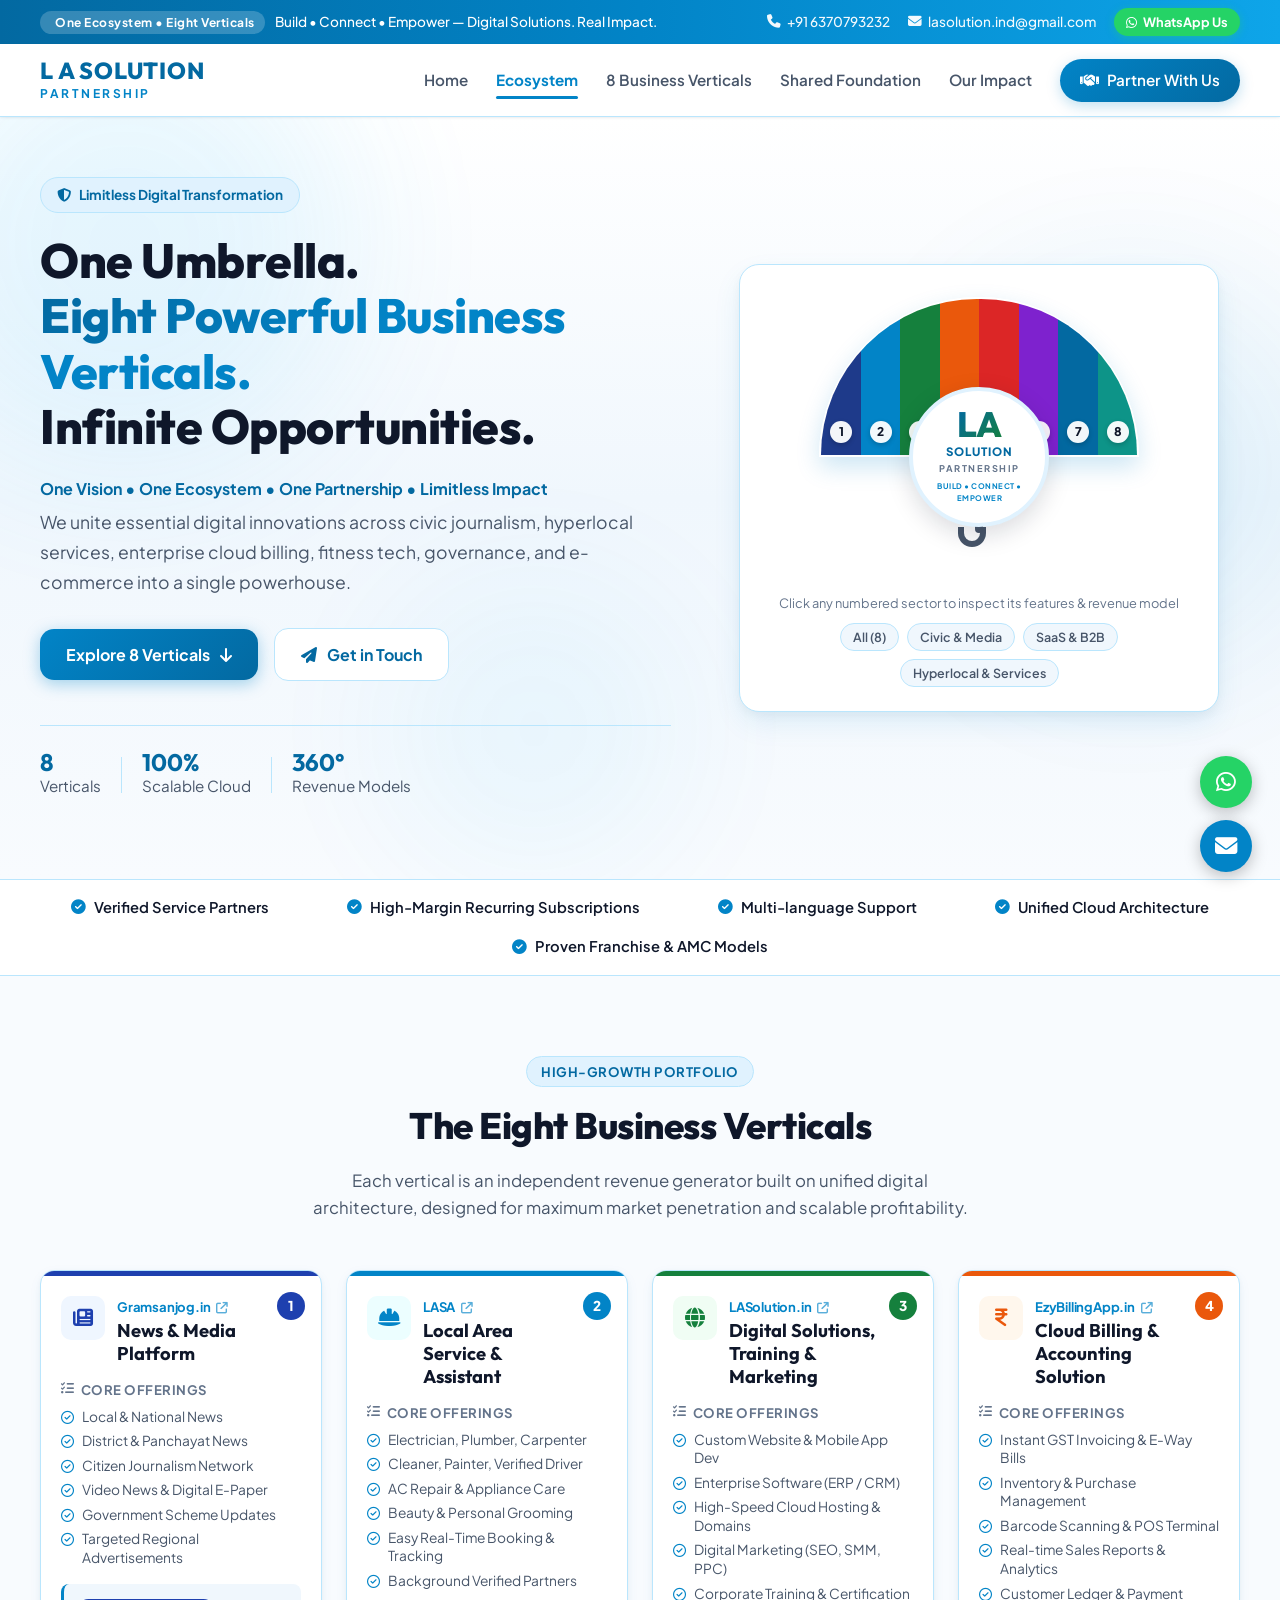
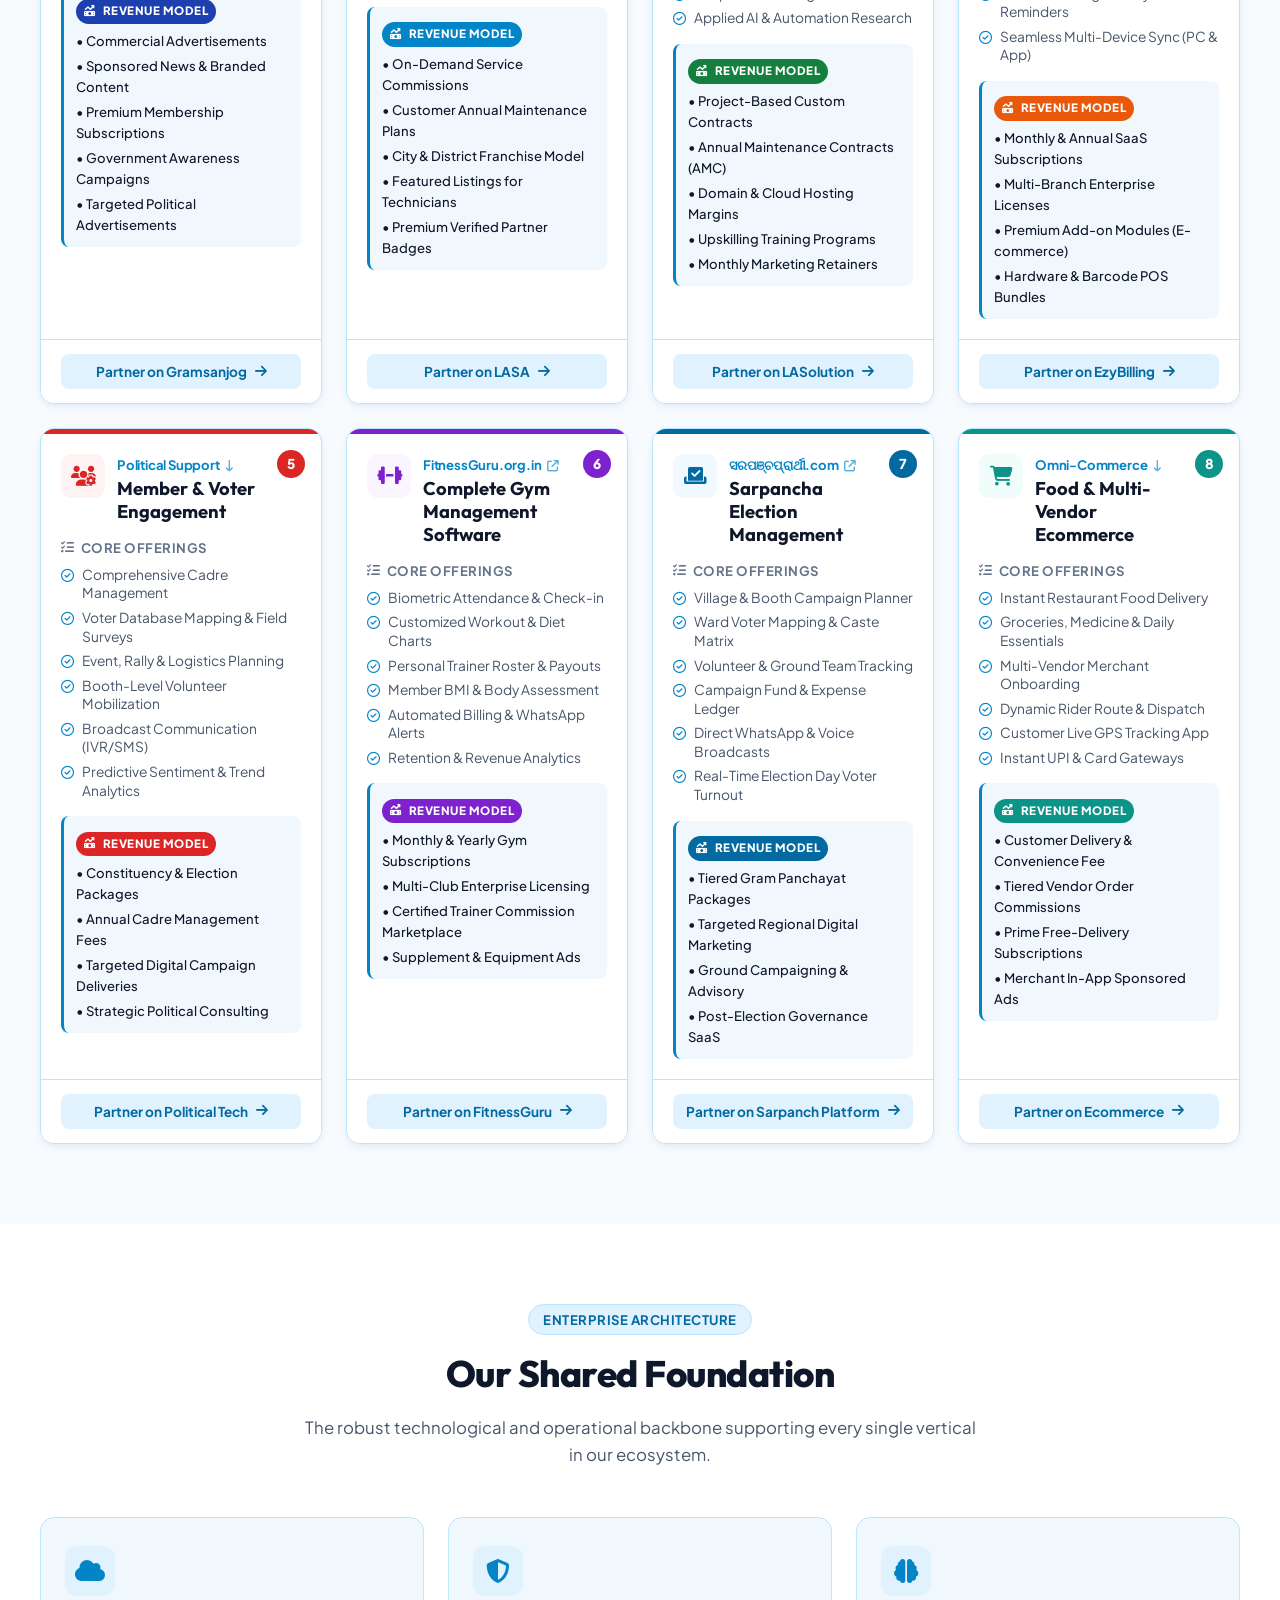
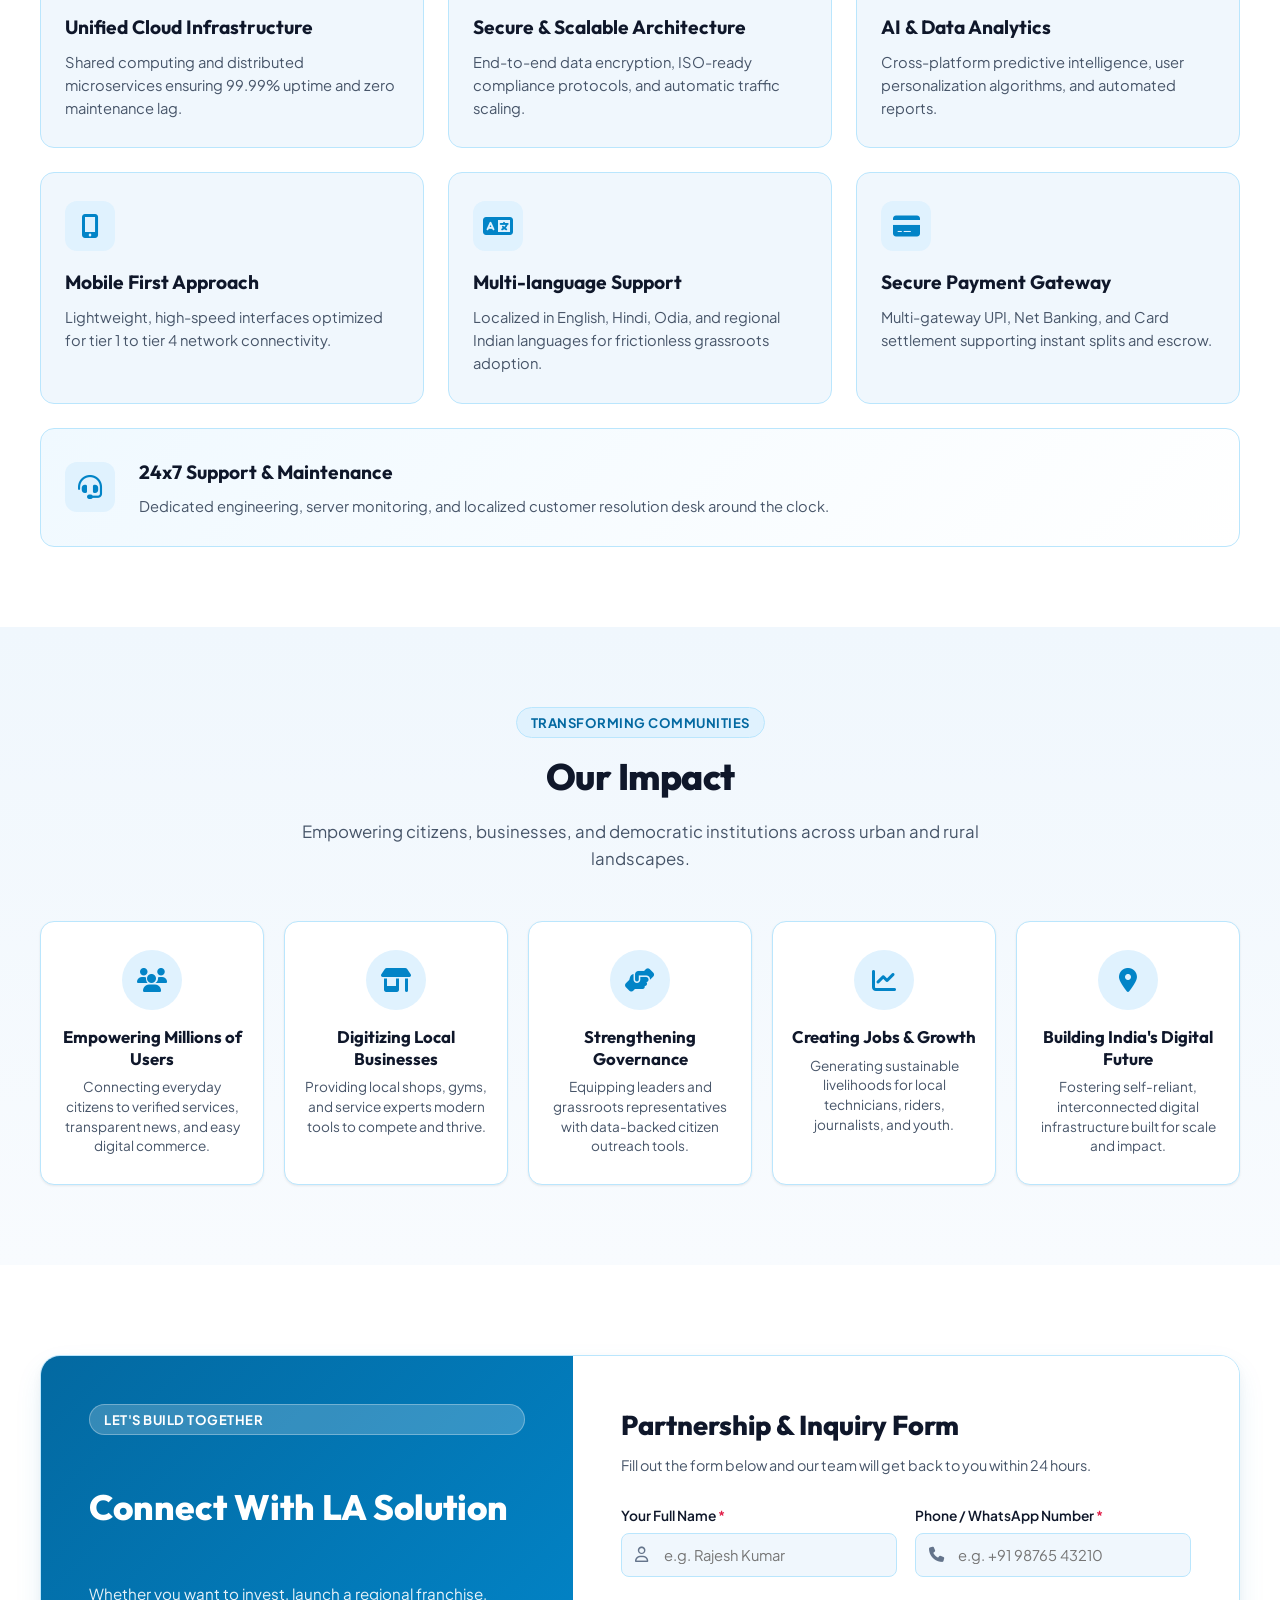
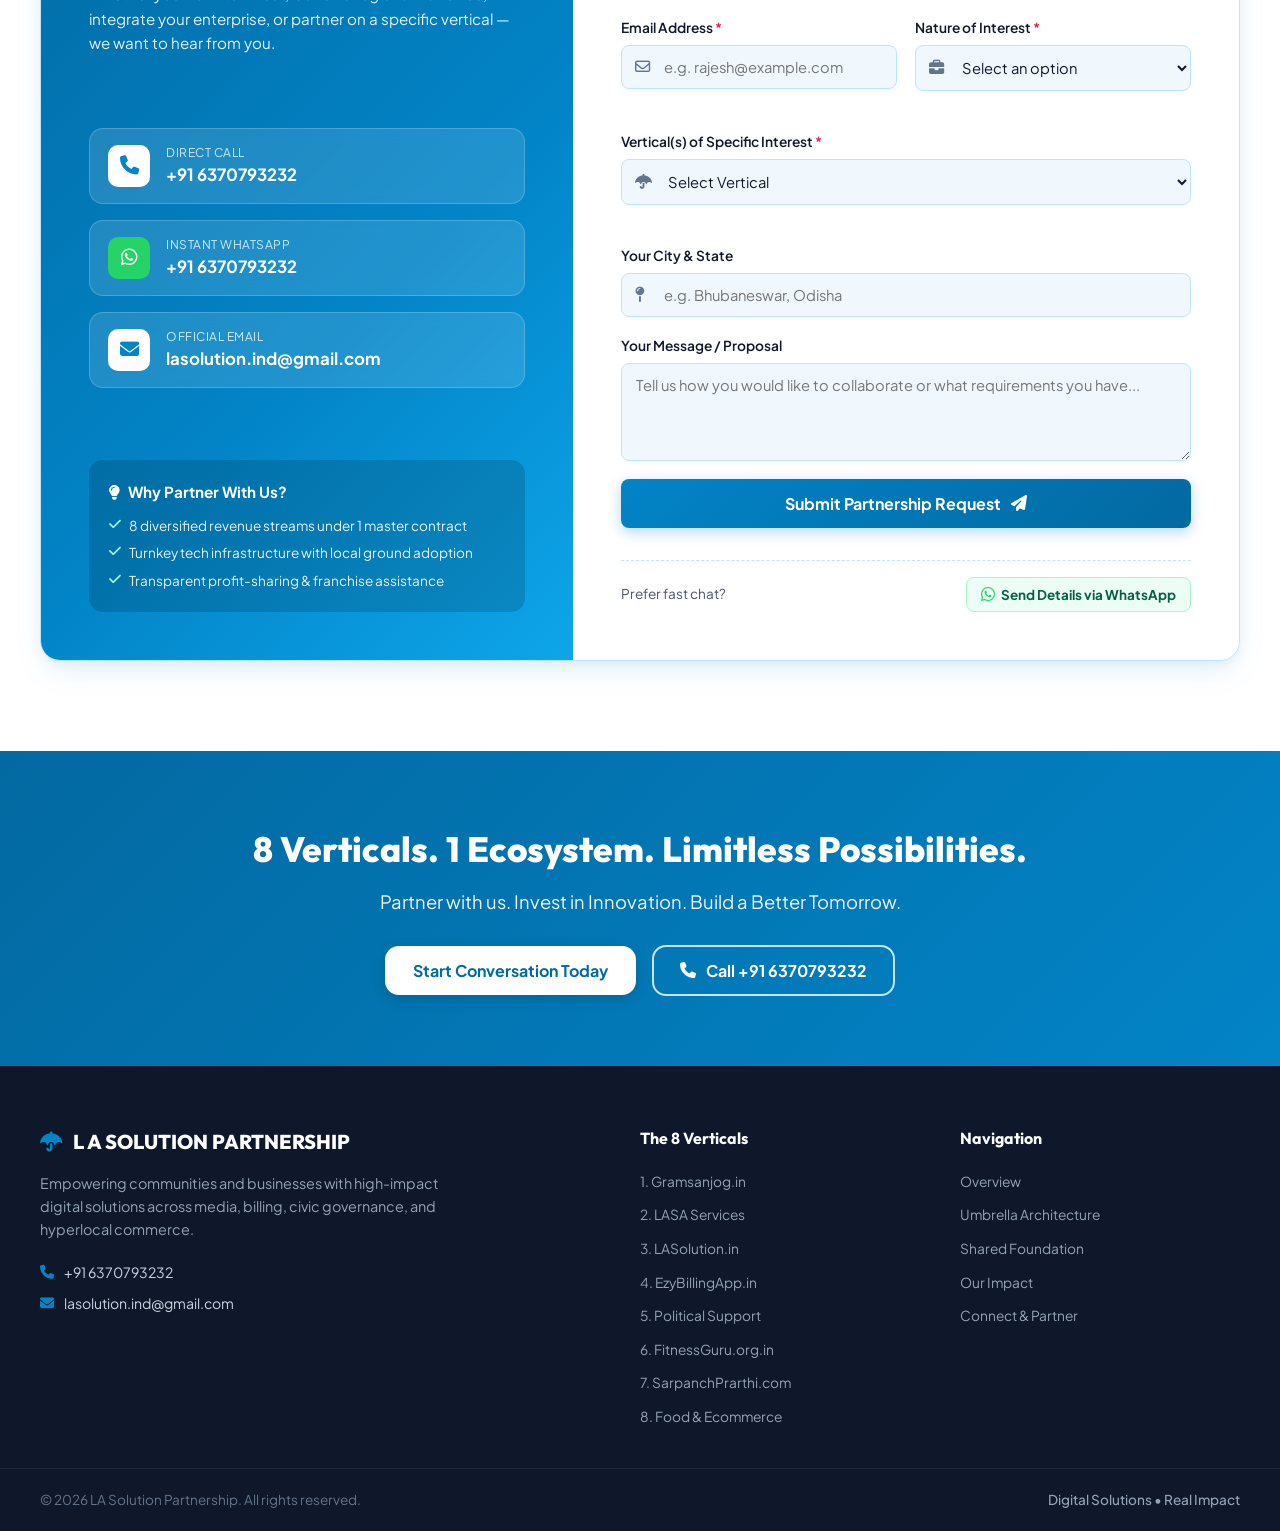
==== commit 8dabf56d: "make the functionality better" ====
--- a/index.html
+++ b/index.html
@@ -42,9 +42,6 @@
   <header class="navbar" id="navbar">
     <div class="container nav-container">
       <a href="#hero" class="brand-logo" aria-label="LA Solution Home">
-        <div class="logo-symbol">
-          <i class="fa-solid fa-umbrella"></i>
-        </div>
         <div class="logo-text-group">
           <span class="logo-main">L A SOLUTION</span>
           <span class="logo-sub">PARTNERSHIP</span>
@@ -201,7 +198,7 @@
       <div class="verticals-grid">
 
         <!-- Vertical 1: Gramsanjog.in -->
-        <article class="vertical-card" id="vertical-1" data-category="platform">
+        <a href="https://gramsanjog.in" target="_blank" rel="noopener noreferrer" class="vertical-card" id="vertical-1" data-category="platform" title="Visit Gramsanjog.in">
           <div class="card-accent-bar bar-1"></div>
           <div class="card-header">
             <div class="badge-num badge-1">1</div>
@@ -209,7 +206,7 @@
               <i class="fa-solid fa-newspaper"></i>
             </div>
             <div class="header-title-box">
-              <span class="vertical-domain">Gramsanjog.in</span>
+              <span class="vertical-domain">Gramsanjog.in <i class="fa-solid fa-arrow-up-right-from-square domain-link-icon"></i></span>
               <h3 class="vertical-name">News & Media Platform</h3>
             </div>
           </div>
@@ -242,15 +239,15 @@
           </div>
 
           <div class="card-footer">
-            <button class="btn-card-action" onclick="preselectVertical('Gramsanjog.in - News & Media Platform')">
+            <button type="button" class="btn-card-action" onclick="event.preventDefault(); event.stopPropagation(); preselectVertical('Gramsanjog.in - News & Media Platform')">
               <span>Partner on Gramsanjog</span>
               <i class="fa-solid fa-arrow-right"></i>
             </button>
           </div>
-        </article>
+        </a>
 
         <!-- Vertical 2: LASA -->
-        <article class="vertical-card" id="vertical-2" data-category="hyperlocal">
+        <a href="https://lasa.co.in" target="_blank" rel="noopener noreferrer" class="vertical-card" id="vertical-2" data-category="hyperlocal" title="Visit LASA Services">
           <div class="card-accent-bar bar-2"></div>
           <div class="card-header">
             <div class="badge-num badge-2">2</div>
@@ -258,7 +255,7 @@
               <i class="fa-solid fa-helmet-safety"></i>
             </div>
             <div class="header-title-box">
-              <span class="vertical-domain">LASA</span>
+              <span class="vertical-domain">LASA <i class="fa-solid fa-arrow-up-right-from-square domain-link-icon"></i></span>
               <h3 class="vertical-name">Local Area Service & Assistant</h3>
             </div>
           </div>
@@ -291,15 +288,15 @@
           </div>
 
           <div class="card-footer">
-            <button class="btn-card-action" onclick="preselectVertical('LASA - Local Area Service & Assistant')">
+            <button type="button" class="btn-card-action" onclick="event.preventDefault(); event.stopPropagation(); preselectVertical('LASA - Local Area Service & Assistant')">
               <span>Partner on LASA</span>
               <i class="fa-solid fa-arrow-right"></i>
             </button>
           </div>
-        </article>
+        </a>
 
         <!-- Vertical 3: LASolution.in -->
-        <article class="vertical-card" id="vertical-3" data-category="saas">
+        <a href="https://lasolution.in" target="_blank" rel="noopener noreferrer" class="vertical-card" id="vertical-3" data-category="saas" title="Visit LASolution.in">
           <div class="card-accent-bar bar-3"></div>
           <div class="card-header">
             <div class="badge-num badge-3">3</div>
@@ -307,7 +304,7 @@
               <i class="fa-solid fa-globe"></i>
             </div>
             <div class="header-title-box">
-              <span class="vertical-domain">LASolution.in</span>
+              <span class="vertical-domain">LASolution.in <i class="fa-solid fa-arrow-up-right-from-square domain-link-icon"></i></span>
               <h3 class="vertical-name">Digital Solutions, Training & Marketing</h3>
             </div>
           </div>
@@ -340,15 +337,15 @@
           </div>
 
           <div class="card-footer">
-            <button class="btn-card-action" onclick="preselectVertical('LASolution.in - Digital Solutions & Training')">
+            <button type="button" class="btn-card-action" onclick="event.preventDefault(); event.stopPropagation(); preselectVertical('LASolution.in - Digital Solutions & Training')">
               <span>Partner on LASolution</span>
               <i class="fa-solid fa-arrow-right"></i>
             </button>
           </div>
-        </article>
+        </a>
 
         <!-- Vertical 4: EzyBillingApp.in -->
-        <article class="vertical-card" id="vertical-4" data-category="saas">
+        <a href="https://ezybillingapp.in" target="_blank" rel="noopener noreferrer" class="vertical-card" id="vertical-4" data-category="saas" title="Visit EzyBillingApp.in">
           <div class="card-accent-bar bar-4"></div>
           <div class="card-header">
             <div class="badge-num badge-4">4</div>
@@ -356,7 +353,7 @@
               <i class="fa-solid fa-indian-rupee-sign"></i>
             </div>
             <div class="header-title-box">
-              <span class="vertical-domain">EzyBillingApp.in</span>
+              <span class="vertical-domain">EzyBillingApp.in <i class="fa-solid fa-arrow-up-right-from-square domain-link-icon"></i></span>
               <h3 class="vertical-name">Cloud Billing & Accounting Solution</h3>
             </div>
           </div>
@@ -388,15 +385,15 @@
           </div>
 
           <div class="card-footer">
-            <button class="btn-card-action" onclick="preselectVertical('EzyBillingApp.in - Cloud Billing Solution')">
+            <button type="button" class="btn-card-action" onclick="event.preventDefault(); event.stopPropagation(); preselectVertical('EzyBillingApp.in - Cloud Billing Solution')">
               <span>Partner on EzyBilling</span>
               <i class="fa-solid fa-arrow-right"></i>
             </button>
           </div>
-        </article>
+        </a>
 
         <!-- Vertical 5: Political Party Member Support -->
-        <article class="vertical-card" id="vertical-5" data-category="platform">
+        <a href="#connect" onclick="preselectVertical('Political Party Member Support')" class="vertical-card" id="vertical-5" data-category="platform" title="Inquire about Political Party Member Support">
           <div class="card-accent-bar bar-5"></div>
           <div class="card-header">
             <div class="badge-num badge-5">5</div>
@@ -404,7 +401,7 @@
               <i class="fa-solid fa-users-gear"></i>
             </div>
             <div class="header-title-box">
-              <span class="vertical-domain">Political Support</span>
+              <span class="vertical-domain">Political Support <i class="fa-solid fa-arrow-down-long domain-link-icon"></i></span>
               <h3 class="vertical-name">Member & Voter Engagement</h3>
             </div>
           </div>
@@ -436,15 +433,15 @@
           </div>
 
           <div class="card-footer">
-            <button class="btn-card-action" onclick="preselectVertical('Political Party Member Support')">
+            <button type="button" class="btn-card-action" onclick="event.preventDefault(); event.stopPropagation(); preselectVertical('Political Party Member Support')">
               <span>Partner on Political Tech</span>
               <i class="fa-solid fa-arrow-right"></i>
             </button>
           </div>
-        </article>
+        </a>
 
         <!-- Vertical 6: FitnessGuru.org.in -->
-        <article class="vertical-card" id="vertical-6" data-category="saas">
+        <a href="https://fitnessguru.org.in/" target="_blank" rel="noopener noreferrer" class="vertical-card" id="vertical-6" data-category="saas" title="Visit FitnessGuru.org.in">
           <div class="card-accent-bar bar-6"></div>
           <div class="card-header">
             <div class="badge-num badge-6">6</div>
@@ -452,7 +449,7 @@
               <i class="fa-solid fa-dumbbell"></i>
             </div>
             <div class="header-title-box">
-              <span class="vertical-domain">FitnessGuru.org.in</span>
+              <span class="vertical-domain">FitnessGuru.org.in <i class="fa-solid fa-arrow-up-right-from-square domain-link-icon"></i></span>
               <h3 class="vertical-name">Complete Gym Management Software</h3>
             </div>
           </div>
@@ -484,15 +481,15 @@
           </div>
 
           <div class="card-footer">
-            <button class="btn-card-action" onclick="preselectVertical('FitnessGuru.org.in - Gym Management')">
+            <button type="button" class="btn-card-action" onclick="event.preventDefault(); event.stopPropagation(); preselectVertical('FitnessGuru.org.in - Gym Management')">
               <span>Partner on FitnessGuru</span>
               <i class="fa-solid fa-arrow-right"></i>
             </button>
           </div>
-        </article>
+        </a>
 
         <!-- Vertical 7: SarpanchPrarthi.com -->
-        <article class="vertical-card" id="vertical-7" data-category="platform">
+        <a href="https://sarpanchprarthi.com" target="_blank" rel="noopener noreferrer" class="vertical-card" id="vertical-7" data-category="platform" title="Visit SarpanchPrarthi.com">
           <div class="card-accent-bar bar-7"></div>
           <div class="card-header">
             <div class="badge-num badge-7">7</div>
@@ -500,7 +497,7 @@
               <i class="fa-solid fa-check-to-slot"></i>
             </div>
             <div class="header-title-box">
-              <span class="vertical-domain">ସରପଞ୍ଚପ୍ରାର୍ଥୀ.com</span>
+              <span class="vertical-domain">ସରପଞ୍ଚପ୍ରାର୍ଥୀ.com <i class="fa-solid fa-arrow-up-right-from-square domain-link-icon"></i></span>
               <h3 class="vertical-name">Sarpancha Election Management</h3>
             </div>
           </div>
@@ -532,15 +529,15 @@
           </div>
 
           <div class="card-footer">
-            <button class="btn-card-action" onclick="preselectVertical('SarpanchPrarthi.com - Election Management')">
+            <button type="button" class="btn-card-action" onclick="event.preventDefault(); event.stopPropagation(); preselectVertical('SarpanchPrarthi.com - Election Management')">
               <span>Partner on Sarpanch Platform</span>
               <i class="fa-solid fa-arrow-right"></i>
             </button>
           </div>
-        </article>
+        </a>
 
         <!-- Vertical 8: Food Ordering & Ecommerce Platform -->
-        <article class="vertical-card" id="vertical-8" data-category="hyperlocal">
+        <a href="#connect" onclick="preselectVertical('Food Ordering & Ecommerce Platform')" class="vertical-card" id="vertical-8" data-category="hyperlocal" title="Inquire about Food Ordering & Ecommerce">
           <div class="card-accent-bar bar-8"></div>
           <div class="card-header">
             <div class="badge-num badge-8">8</div>
@@ -548,7 +545,7 @@
               <i class="fa-solid fa-cart-shopping"></i>
             </div>
             <div class="header-title-box">
-              <span class="vertical-domain">Omni-Commerce</span>
+              <span class="vertical-domain">Omni-Commerce <i class="fa-solid fa-arrow-down-long domain-link-icon"></i></span>
               <h3 class="vertical-name">Food & Multi-Vendor Ecommerce</h3>
             </div>
           </div>
@@ -580,12 +577,12 @@
           </div>
 
           <div class="card-footer">
-            <button class="btn-card-action" onclick="preselectVertical('Food Ordering & Ecommerce Platform')">
+            <button type="button" class="btn-card-action" onclick="event.preventDefault(); event.stopPropagation(); preselectVertical('Food Ordering & Ecommerce Platform')">
               <span>Partner on Ecommerce</span>
               <i class="fa-solid fa-arrow-right"></i>
             </button>
           </div>
-        </article>
+        </a>
 
       </div>
     </div>
@@ -897,14 +894,14 @@
       <div class="footer-nav">
         <h4>The 8 Verticals</h4>
         <ul>
-          <li><a href="#vertical-1">1. Gramsanjog.in</a></li>
-          <li><a href="#vertical-2">2. LASA Services</a></li>
-          <li><a href="#vertical-3">3. LASolution.in</a></li>
-          <li><a href="#vertical-4">4. EzyBillingApp.in</a></li>
-          <li><a href="#vertical-5">5. Political Support</a></li>
-          <li><a href="#vertical-6">6. FitnessGuru.org.in</a></li>
-          <li><a href="#vertical-7">7. SarpanchPrarthi.com</a></li>
-          <li><a href="#vertical-8">8. Food & Ecommerce</a></li>
+          <li><a href="https://gramsanjog.in" target="_blank" rel="noopener noreferrer">1. Gramsanjog.in</a></li>
+          <li><a href="https://lasa.co.in" target="_blank" rel="noopener noreferrer">2. LASA Services</a></li>
+          <li><a href="https://lasolution.in" target="_blank" rel="noopener noreferrer">3. LASolution.in</a></li>
+          <li><a href="https://ezybillingapp.in" target="_blank" rel="noopener noreferrer">4. EzyBillingApp.in</a></li>
+          <li><a href="#connect" onclick="preselectVertical('Political Party Member Support')">5. Political Support</a></li>
+          <li><a href="https://fitnessguru.org.in/" target="_blank" rel="noopener noreferrer">6. FitnessGuru.org.in</a></li>
+          <li><a href="https://sarpanchprarthi.com" target="_blank" rel="noopener noreferrer">7. SarpanchPrarthi.com</a></li>
+          <li><a href="#connect" onclick="preselectVertical('Food Ordering & Ecommerce Platform')">8. Food & Ecommerce</a></li>
         </ul>
       </div>
 
--- a/style.css
+++ b/style.css
@@ -223,19 +223,7 @@
   display: flex;
   align-items: center;
   gap: 12px;
-}
-
-.logo-symbol {
-  width: 44px;
-  height: 44px;
-  background: linear-gradient(135deg, var(--blue-accent) 0%, var(--blue-hover) 100%);
-  color: #ffffff;
-  border-radius: 12px;
-  display: flex;
-  align-items: center;
-  justify-content: center;
-  font-size: 1.4rem;
-  box-shadow: 0 4px 12px rgba(2, 132, 199, 0.3);
+  text-decoration: none;
 }
 
 .logo-text-group {
@@ -245,18 +233,18 @@
 
 .logo-main {
   font-family: var(--font-heading);
-  font-size: 1.35rem;
+  font-size: 1.45rem;
   font-weight: 800;
-  letter-spacing: 0.5px;
+  letter-spacing: 0.8px;
   color: var(--blue-hover);
   line-height: 1.1;
 }
 
 .logo-sub {
-  font-size: 0.72rem;
-  font-weight: 700;
-  letter-spacing: 2px;
-  color: var(--text-muted);
+  font-size: 0.75rem;
+  font-weight: 700;
+  letter-spacing: 2.5px;
+  color: var(--blue-primary);
 }
 
 .nav-menu {
@@ -271,10 +259,12 @@
   color: var(--text-muted);
   position: relative;
   padding: 6px 0;
+  transition: var(--transition);
 }
 
 .nav-link:hover, .nav-link.active {
   color: var(--blue-primary);
+  font-weight: 700;
 }
 
 .nav-link::after {
@@ -283,7 +273,7 @@
   bottom: 0;
   left: 0;
   width: 0%;
-  height: 2px;
+  height: 2.5px;
   background: var(--blue-primary);
   border-radius: 2px;
   transition: width 0.25s ease;
@@ -291,6 +281,11 @@
 
 .nav-link:hover::after, .nav-link.active::after {
   width: 100%;
+}
+
+.nav-btn-cta.active {
+  box-shadow: 0 0 0 3px rgba(2, 132, 199, 0.35), 0 6px 20px rgba(2, 132, 199, 0.4);
+  transform: translateY(-2px);
 }
 
 .nav-btn-cta {
@@ -776,6 +771,9 @@
   flex-direction: column;
   position: relative;
   overflow: hidden;
+  text-decoration: none;
+  color: inherit;
+  cursor: pointer;
   transition: transform 0.28s ease, box-shadow 0.28s ease, border-color 0.28s ease;
 }
 
@@ -783,6 +781,36 @@
   transform: translateY(-6px);
   box-shadow: var(--shadow-hover);
   border-color: var(--blue-primary);
+}
+
+.domain-link-icon {
+  font-size: 0.72rem;
+  margin-left: 4px;
+  opacity: 0.65;
+  transition: transform 0.2s ease, opacity 0.2s ease;
+  display: inline-block;
+}
+
+.vertical-card:hover .domain-link-icon {
+  opacity: 1;
+  transform: translate(2px, -2px);
+  color: var(--blue-hover);
+}
+
+.footer-ext {
+  font-size: 0.68rem;
+  margin-left: 4px;
+  opacity: 0.6;
+}
+
+@keyframes fieldGlow {
+  0% { box-shadow: 0 0 0 0 rgba(2, 132, 199, 0.7); border-color: var(--blue-primary); }
+  50% { box-shadow: 0 0 0 8px rgba(2, 132, 199, 0.28); border-color: var(--blue-primary); }
+  100% { box-shadow: 0 0 0 0 rgba(2, 132, 199, 0); border-color: var(--blue-border); }
+}
+
+.dropdown-pulse {
+  animation: fieldGlow 1.4s ease-out;
 }
 
 /* Accent Bars on top of cards */
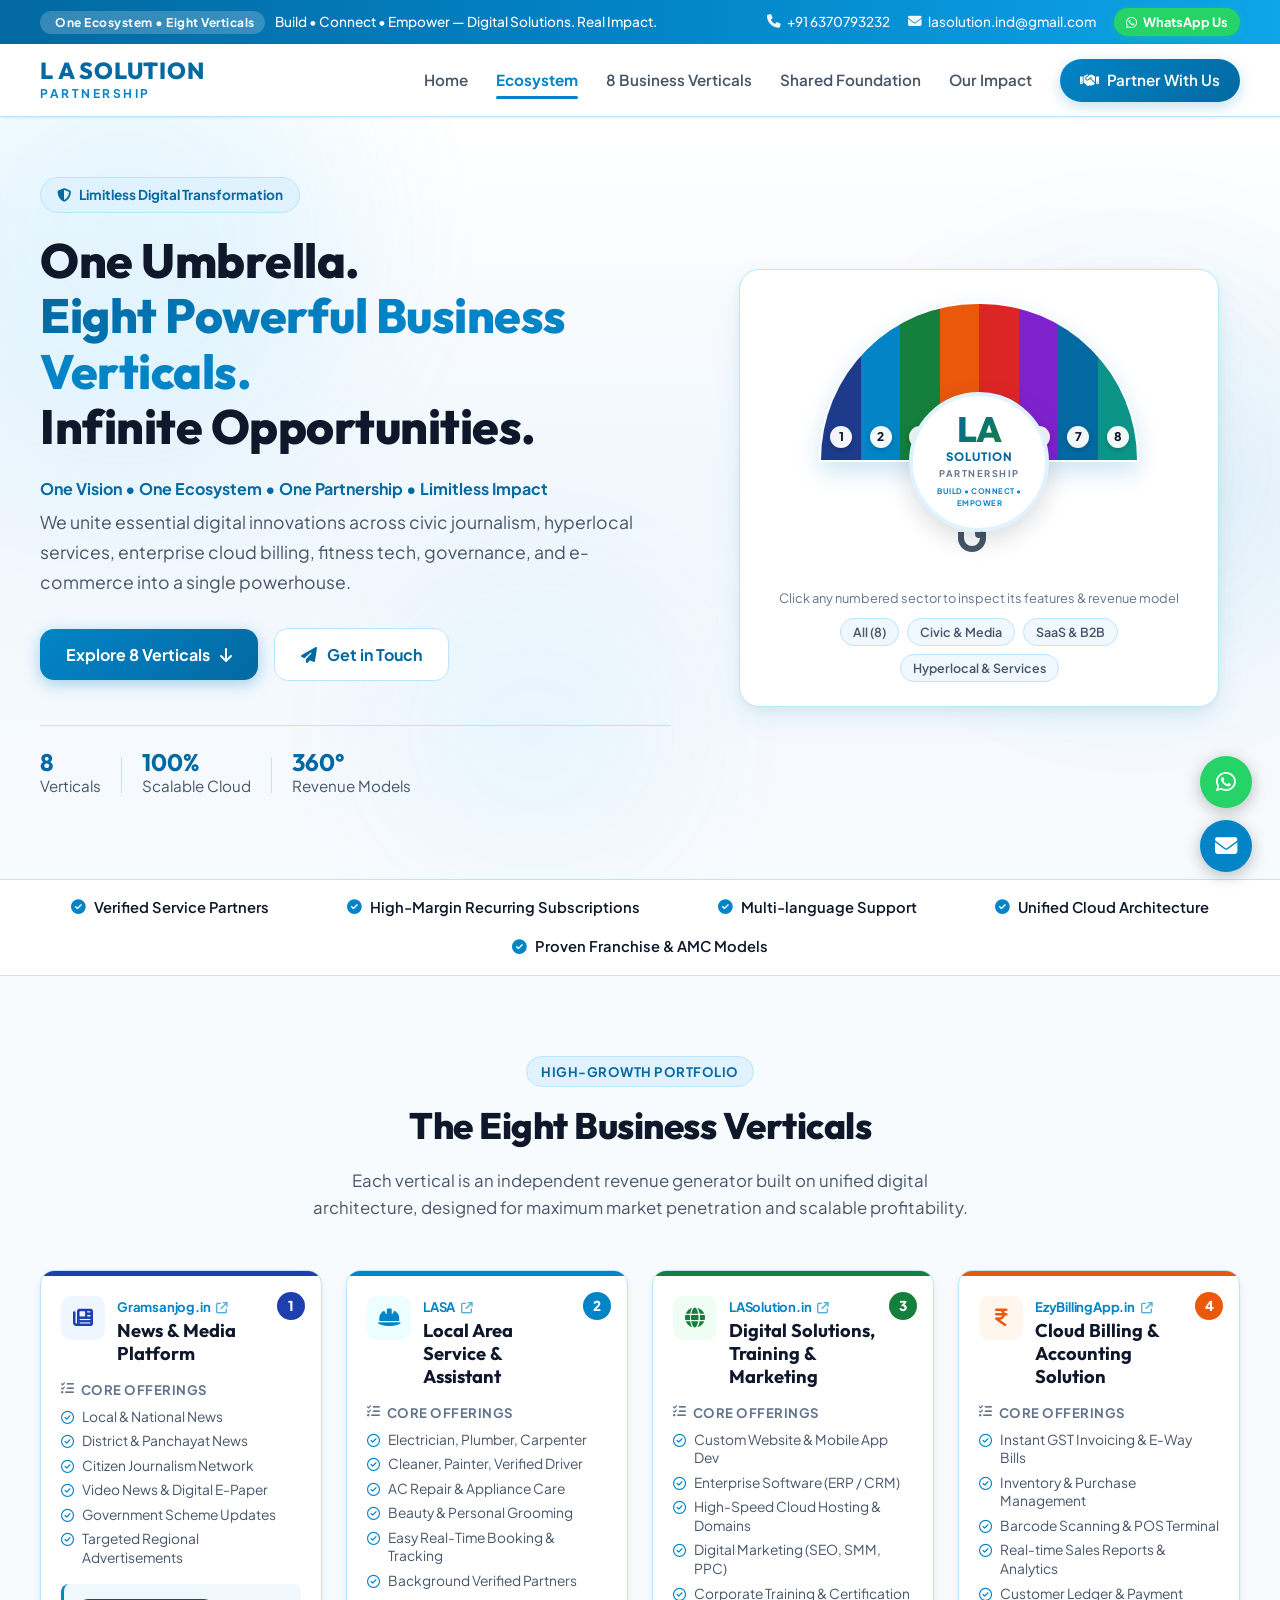
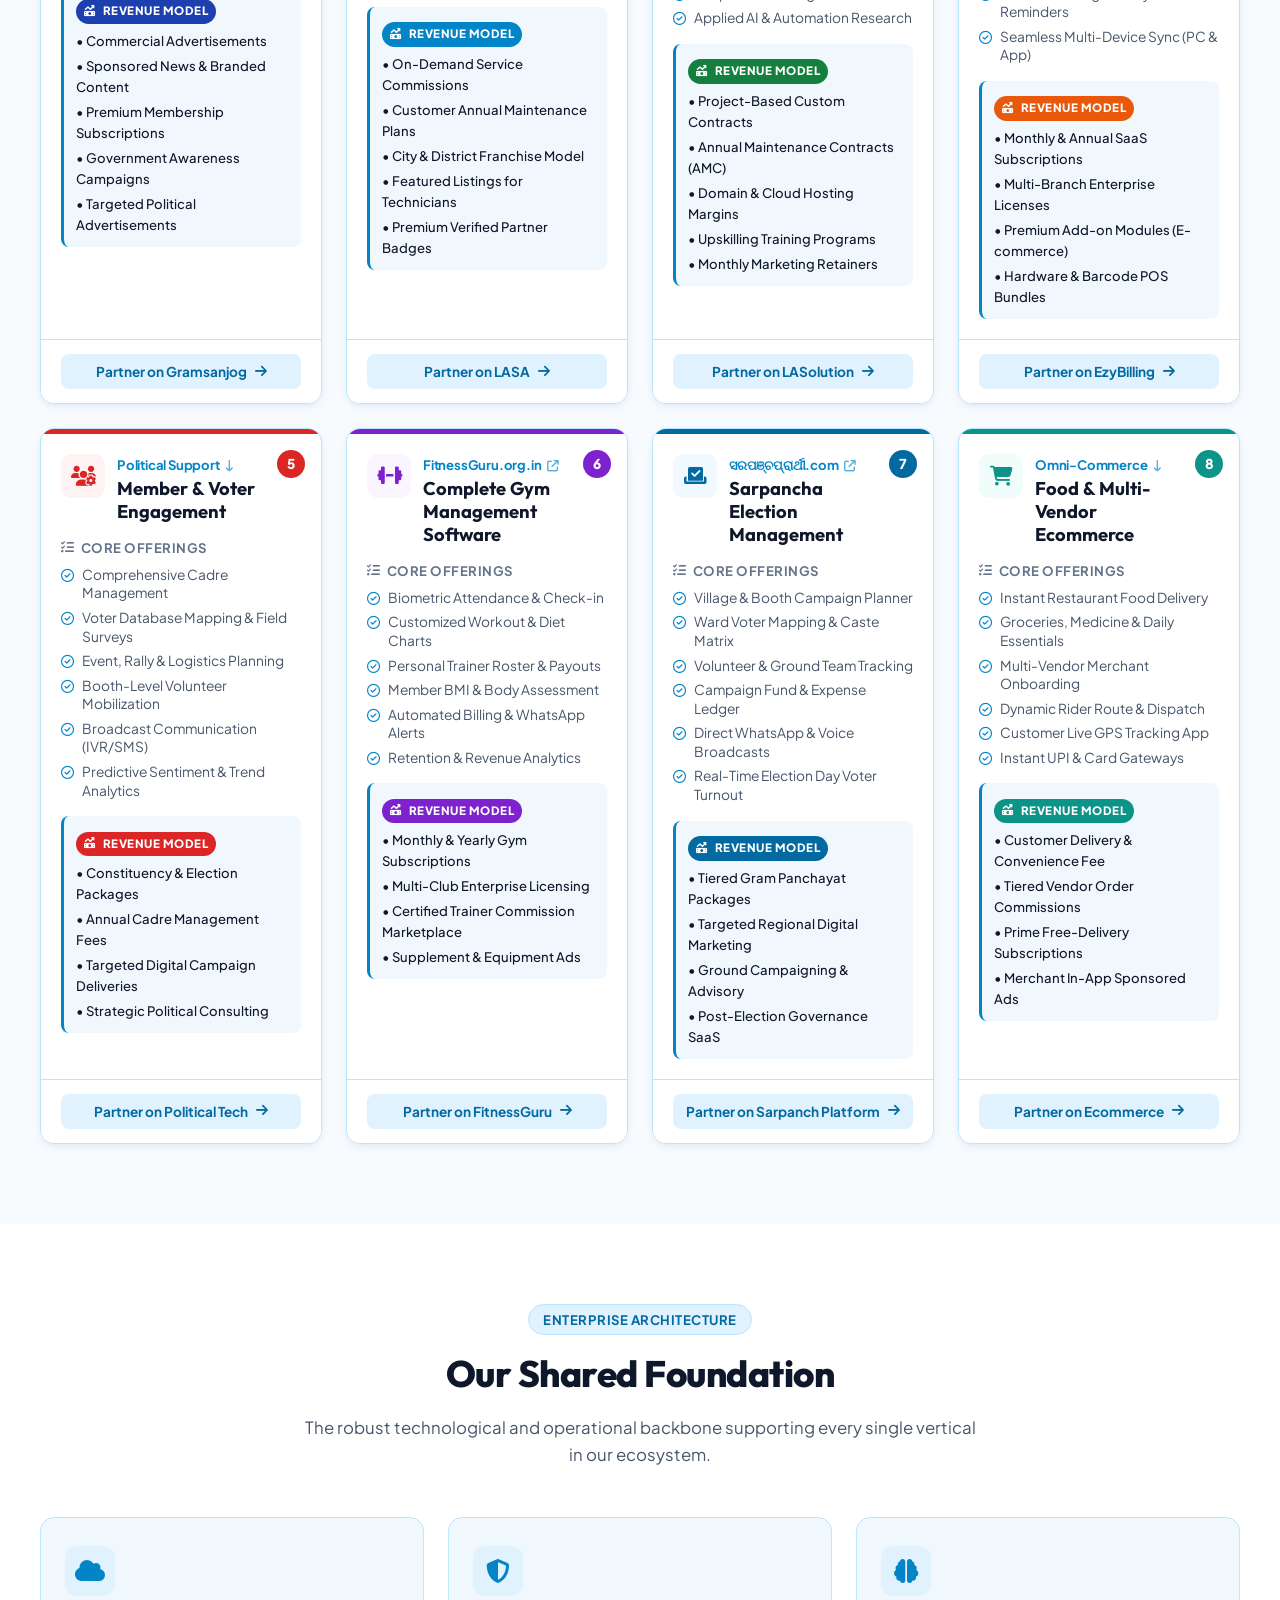
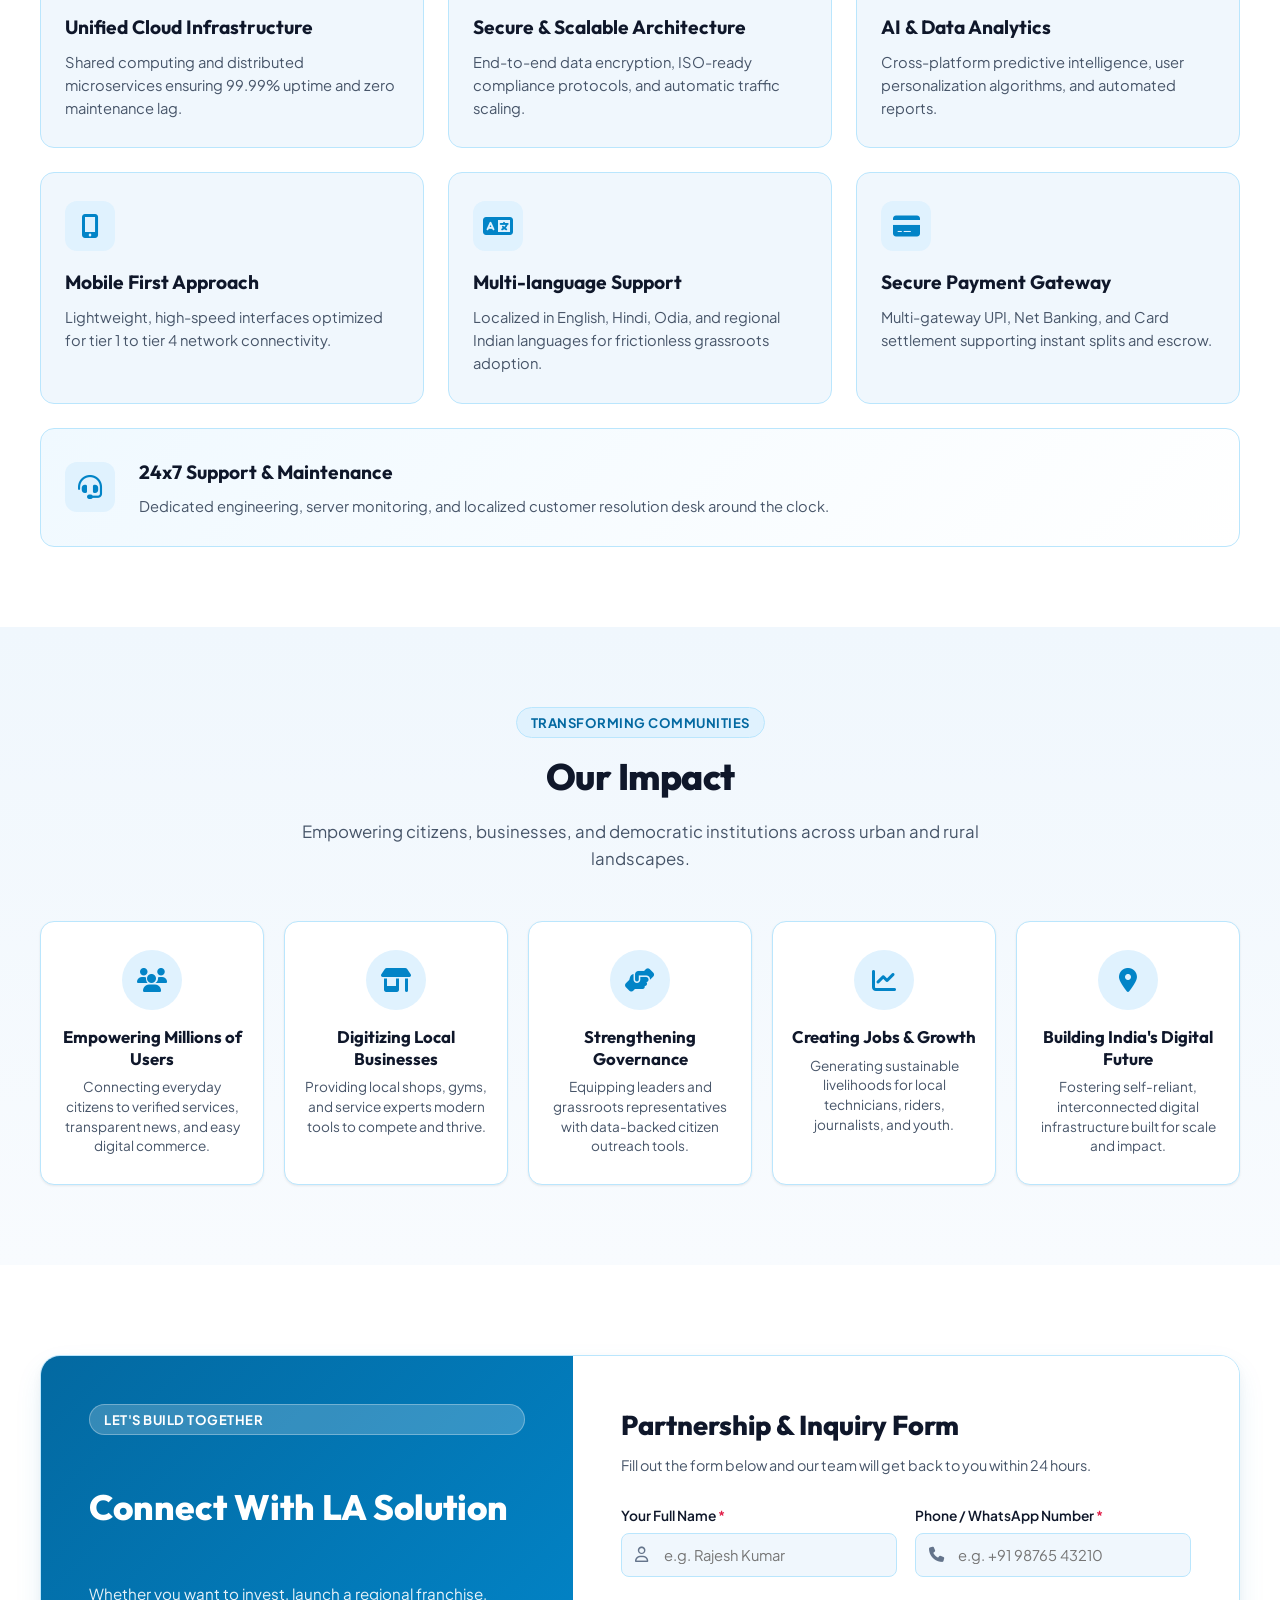
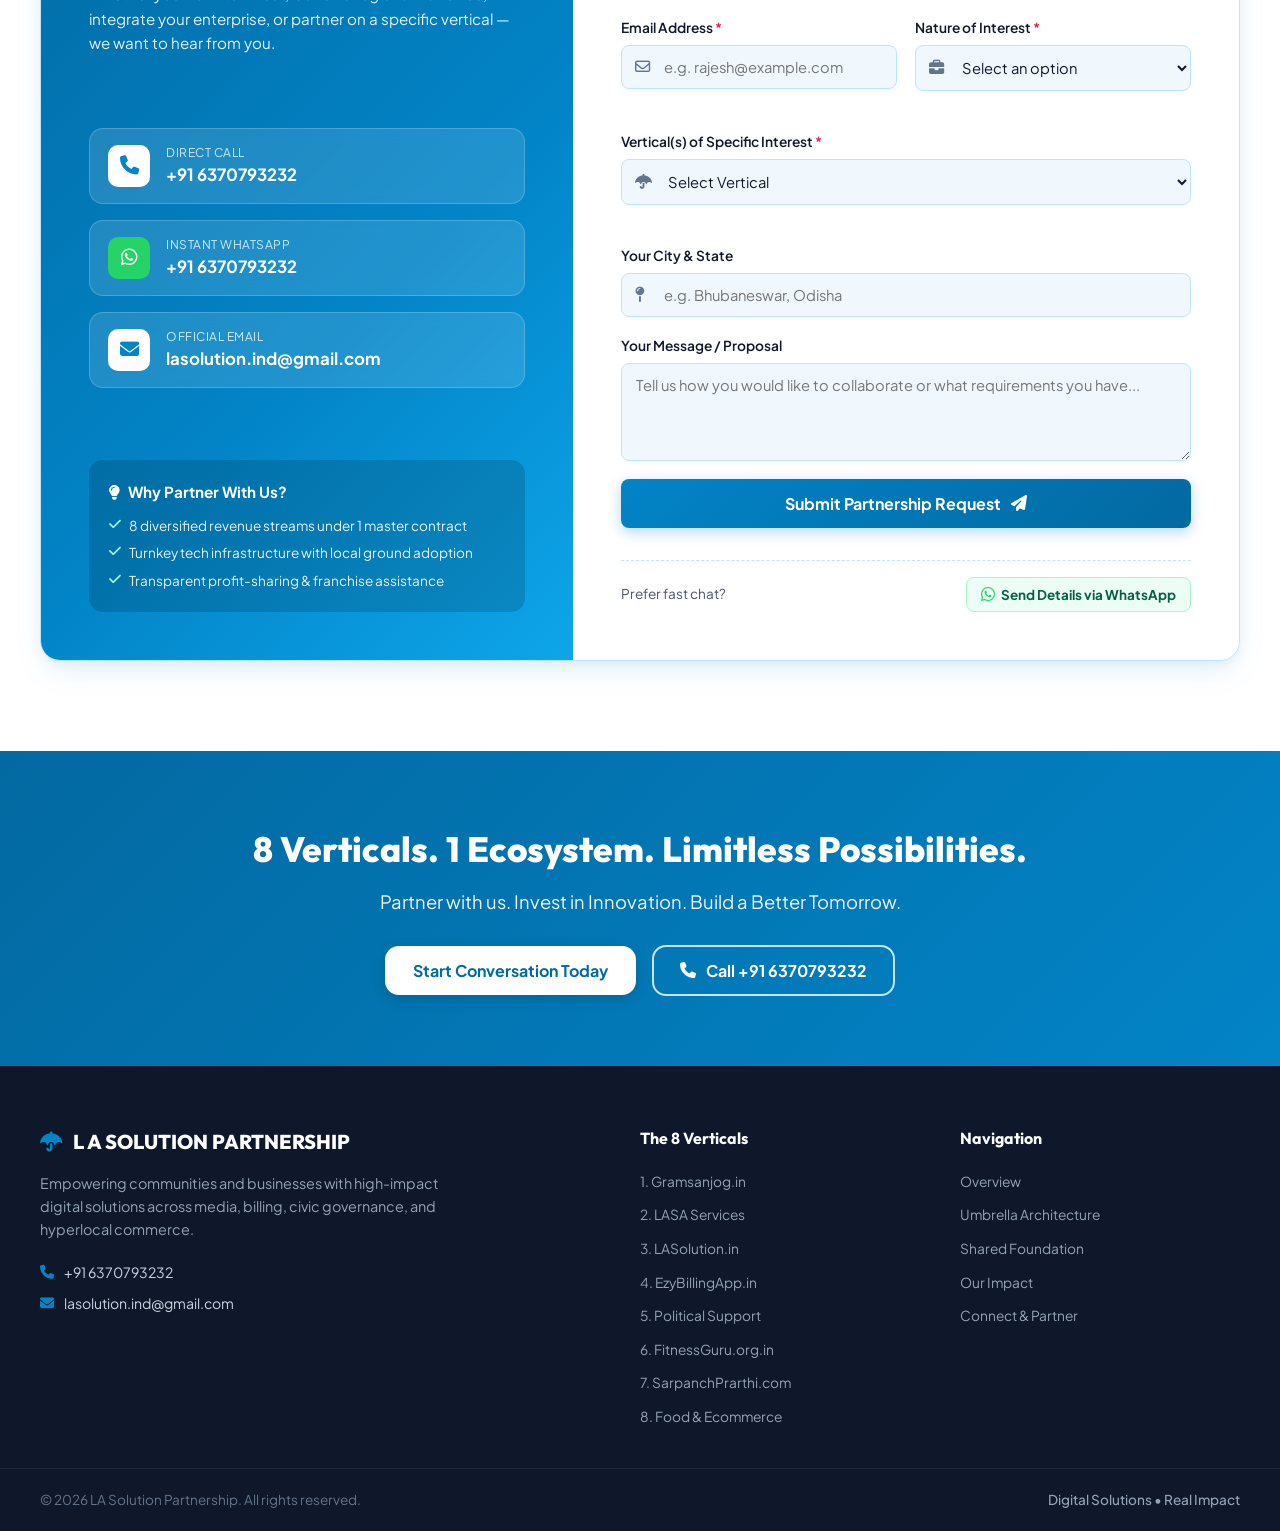
==== commit 60cec149: "merge into one file" ====
--- a/index.html
+++ b/index.html
@@ -17,7 +17,2011 @@
   <link rel="stylesheet" href="https://cdnjs.cloudflare.com/ajax/libs/font-awesome/6.5.1/css/all.min.css" integrity="sha512-DTOQO9RWCH3ppGqcWaEA1BIZOC6xxalwEsw9c2QQeAIftl+Vegovlnee1c9QX4TctnWMn13TZye+giMm8e2LwA==" crossorigin="anonymous" referrerpolicy="no-referrer" />
 
   <!-- Main Stylesheet -->
-  <link rel="stylesheet" href="style.css">
+  <style>
+/* ==========================================================================
+   LA SOLUTION PARTNERSHIP - STYLESHEET
+   Theme: Light Blue & White (Modern, Clean, High-Contrast, Professional)
+   ========================================================================== */
+
+:root {
+  /* Primary Theme Palette (Light Blue & White) */
+  --bg-main: #f8fbfe;
+  --bg-surface: #ffffff;
+  --bg-surface-soft: #f0f7fd;
+  --bg-surface-card: #ffffff;
+  --bg-tint-blue: #e8f4fc;
+
+  /* Blue Color Scales */
+  --blue-primary: #0284c7;     /* Sky 600 */
+  --blue-hover: #0369a1;       /* Sky 700 */
+  --blue-accent: #0ea5e9;      /* Sky 500 */
+  --blue-bright: #38bdf8;      /* Sky 400 */
+  --blue-light: #e0f2fe;       /* Sky 100 */
+  --blue-ultralight: #f0f9ff;  /* Sky 50 */
+  --blue-border: #bae6fd;      /* Sky 200 */
+
+  /* Neutral & Dark Typography */
+  --text-main: #0f172a;        /* Slate 900 for crisp readability */
+  --text-muted: #475569;       /* Slate 600 */
+  --text-light: #64748b;       /* Slate 500 */
+  --text-white: #ffffff;
+
+  /* Accent Vertical Colors for Badges & Cards (from Infographic) */
+  --v1-blue: #1e40af;
+  --v2-cyan: #0284c7;
+  --v3-green: #15803d;
+  --v4-orange: #ea580c;
+  --v5-red: #dc2626;
+  --v6-purple: #7e22ce;
+  --v7-sarpanch: #0369a1;
+  --v8-teal: #0d9488;
+
+  /* Status Colors */
+  --success: #16a34a;
+  --whatsapp: #25d366;
+  --whatsapp-dark: #128c7e;
+
+  /* Shadow & Elevation */
+  --shadow-sm: 0 1px 3px rgba(15, 23, 42, 0.05), 0 1px 2px rgba(15, 23, 42, 0.03);
+  --shadow-md: 0 4px 14px -2px rgba(2, 132, 199, 0.08), 0 2px 6px -1px rgba(15, 23, 42, 0.05);
+  --shadow-lg: 0 12px 30px -4px rgba(2, 132, 199, 0.12), 0 4px 12px -2px rgba(15, 23, 42, 0.05);
+  --shadow-hover: 0 20px 40px -6px rgba(2, 132, 199, 0.18), 0 8px 16px -4px rgba(15, 23, 42, 0.06);
+
+  /* Borders & Radius */
+  --radius-sm: 8px;
+  --radius-md: 14px;
+  --radius-lg: 20px;
+  --radius-full: 9999px;
+  --border-light: 1px solid rgba(14, 165, 233, 0.16);
+
+  /* Fonts */
+  --font-heading: 'Outfit', -apple-system, BlinkMacSystemFont, 'Segoe UI', Roboto, sans-serif;
+  --font-body: 'Plus Jakarta Sans', -apple-system, BlinkMacSystemFont, 'Segoe UI', Roboto, sans-serif;
+  --transition: all 0.25s cubic-bezier(0.16, 1, 0.3, 1);
+}
+
+/* ==========================================================================
+   CSS Reset & Base
+   ========================================================================== */
+*, *::before, *::after {
+  box-sizing: border-box;
+  margin: 0;
+  padding: 0;
+}
+
+html {
+  scroll-behavior: smooth;
+  font-size: 16px;
+}
+
+body {
+  font-family: var(--font-body);
+  background-color: var(--bg-main);
+  color: var(--text-main);
+  line-height: 1.6;
+  -webkit-font-smoothing: antialiased;
+  overflow-x: hidden;
+}
+
+img, svg {
+  display: block;
+  max-width: 100%;
+}
+
+a {
+  text-decoration: none;
+  color: inherit;
+  transition: var(--transition);
+}
+
+button {
+  font-family: inherit;
+  cursor: pointer;
+  border: none;
+  background: none;
+  transition: var(--transition);
+}
+
+ul {
+  list-style: none;
+}
+
+.container {
+  width: 100%;
+  max-width: 1240px;
+  margin-left: auto;
+  margin-right: auto;
+  padding-left: 20px;
+  padding-right: 20px;
+}
+
+.text-center {
+  text-align: center;
+}
+
+.text-blue {
+  color: var(--blue-primary);
+}
+
+/* ==========================================================================
+   Top Announcement Bar
+   ========================================================================== */
+.top-bar {
+  background: linear-gradient(90deg, #0369a1 0%, #0284c7 50%, #0ea5e9 100%);
+  color: #ffffff;
+  font-size: 0.85rem;
+  padding: 8px 0;
+}
+
+.top-bar-content {
+  display: flex;
+  justify-content: space-between;
+  align-items: center;
+  flex-wrap: wrap;
+  gap: 12px;
+}
+
+.top-tagline {
+  display: flex;
+  align-items: center;
+  gap: 10px;
+  font-weight: 500;
+}
+
+.badge-pulse {
+  background: rgba(255, 255, 255, 0.2);
+  padding: 2px 10px;
+  border-radius: var(--radius-full);
+  font-size: 0.75rem;
+  letter-spacing: 0.5px;
+  font-weight: 700;
+  display: inline-flex;
+  align-items: center;
+  gap: 5px;
+}
+
+.top-actions {
+  display: flex;
+  align-items: center;
+  gap: 18px;
+}
+
+.top-link {
+  display: inline-flex;
+  align-items: center;
+  gap: 6px;
+  color: rgba(255, 255, 255, 0.95);
+  font-weight: 500;
+}
+
+.top-link:hover {
+  color: #ffffff;
+  text-decoration: underline;
+}
+
+.top-whatsapp-pill {
+  background: var(--whatsapp);
+  color: #ffffff;
+  padding: 4px 12px;
+  border-radius: var(--radius-full);
+  font-weight: 700;
+  font-size: 0.8rem;
+  display: inline-flex;
+  align-items: center;
+  gap: 6px;
+  box-shadow: 0 2px 8px rgba(37, 211, 102, 0.4);
+}
+
+.top-whatsapp-pill:hover {
+  background: var(--whatsapp-dark);
+  transform: translateY(-1px);
+}
+
+/* ==========================================================================
+   Navbar
+   ========================================================================== */
+.navbar {
+  position: sticky;
+  top: 0;
+  z-index: 100;
+  background: rgba(255, 255, 255, 0.92);
+  backdrop-filter: blur(12px);
+  -webkit-backdrop-filter: blur(12px);
+  border-bottom: 1px solid var(--blue-border);
+  box-shadow: var(--shadow-sm);
+  transition: var(--transition);
+}
+
+.nav-container {
+  display: flex;
+  align-items: center;
+  justify-content: space-between;
+  height: 72px;
+}
+
+.brand-logo {
+  display: flex;
+  align-items: center;
+  gap: 12px;
+  text-decoration: none;
+}
+
+.logo-text-group {
+  display: flex;
+  flex-direction: column;
+}
+
+.logo-main {
+  font-family: var(--font-heading);
+  font-size: 1.45rem;
+  font-weight: 800;
+  letter-spacing: 0.8px;
+  color: var(--blue-hover);
+  line-height: 1.1;
+}
+
+.logo-sub {
+  font-size: 0.75rem;
+  font-weight: 700;
+  letter-spacing: 2.5px;
+  color: var(--blue-primary);
+}
+
+.nav-menu {
+  display: flex;
+  align-items: center;
+  gap: 28px;
+}
+
+.nav-link {
+  font-size: 0.95rem;
+  font-weight: 600;
+  color: var(--text-muted);
+  position: relative;
+  padding: 6px 0;
+  transition: var(--transition);
+}
+
+.nav-link:hover, .nav-link.active {
+  color: var(--blue-primary);
+  font-weight: 700;
+}
+
+.nav-link::after {
+  content: '';
+  position: absolute;
+  bottom: 0;
+  left: 0;
+  width: 0%;
+  height: 2.5px;
+  background: var(--blue-primary);
+  border-radius: 2px;
+  transition: width 0.25s ease;
+}
+
+.nav-link:hover::after, .nav-link.active::after {
+  width: 100%;
+}
+
+.nav-btn-cta.active {
+  box-shadow: 0 0 0 3px rgba(2, 132, 199, 0.35), 0 6px 20px rgba(2, 132, 199, 0.4);
+  transform: translateY(-2px);
+}
+
+.nav-btn-cta {
+  background: linear-gradient(135deg, var(--blue-primary) 0%, var(--blue-hover) 100%);
+  color: #ffffff !important;
+  padding: 9px 20px;
+  border-radius: var(--radius-full);
+  display: inline-flex;
+  align-items: center;
+  gap: 8px;
+  box-shadow: 0 4px 14px rgba(2, 132, 199, 0.25);
+}
+
+.nav-btn-cta:hover {
+  transform: translateY(-2px);
+  box-shadow: 0 6px 20px rgba(2, 132, 199, 0.35);
+}
+
+.nav-btn-cta::after {
+  display: none;
+}
+
+.mobile-toggle {
+  display: none;
+  font-size: 1.5rem;
+  color: var(--text-main);
+  padding: 8px;
+}
+
+/* ==========================================================================
+   Hero Section
+   ========================================================================== */
+.hero-section {
+  position: relative;
+  padding: 60px 0 80px;
+  background: linear-gradient(180deg, #ffffff 0%, var(--bg-surface-soft) 50%, var(--bg-main) 100%);
+  overflow: hidden;
+}
+
+.hero-bg-shapes {
+  position: absolute;
+  inset: 0;
+  pointer-events: none;
+  z-index: 1;
+}
+
+.shape {
+  position: absolute;
+  border-radius: 50%;
+  filter: blur(80px);
+  opacity: 0.45;
+}
+
+.shape-1 {
+  width: 450px;
+  height: 450px;
+  background: rgba(56, 189, 248, 0.25);
+  top: -100px;
+  left: -100px;
+}
+
+.shape-2 {
+  width: 400px;
+  height: 400px;
+  background: rgba(2, 132, 199, 0.15);
+  top: 20%;
+  right: -50px;
+}
+
+.shape-3 {
+  width: 300px;
+  height: 300px;
+  background: rgba(14, 165, 233, 0.12);
+  bottom: 0;
+  left: 30%;
+}
+
+.hero-container {
+  position: relative;
+  z-index: 2;
+  display: grid;
+  grid-template-columns: 1.15fr 0.95fr;
+  align-items: center;
+  gap: 48px;
+}
+
+.hero-content {
+  display: flex;
+  flex-direction: column;
+  gap: 20px;
+}
+
+.hero-badge {
+  display: inline-flex;
+  align-items: center;
+  gap: 8px;
+  background: var(--blue-light);
+  color: var(--blue-hover);
+  padding: 6px 16px;
+  border-radius: var(--radius-full);
+  font-size: 0.85rem;
+  font-weight: 700;
+  width: fit-content;
+  border: 1px solid var(--blue-border);
+}
+
+.hero-title {
+  font-family: var(--font-heading);
+  font-size: 3rem;
+  font-weight: 800;
+  line-height: 1.15;
+  color: var(--text-main);
+  letter-spacing: -0.5px;
+}
+
+.gradient-text {
+  background: linear-gradient(135deg, #0369a1 0%, #0284c7 50%, #0284c7 100%);
+  -webkit-background-clip: text;
+  -webkit-text-fill-color: transparent;
+}
+
+.hero-subtitle {
+  font-size: 1.1rem;
+  color: var(--text-muted);
+  line-height: 1.7;
+}
+
+.hero-subtitle strong {
+  color: var(--blue-hover);
+  display: inline-block;
+  margin-bottom: 6px;
+  font-size: 1rem;
+}
+
+.hero-cta-group {
+  display: flex;
+  align-items: center;
+  gap: 16px;
+  margin-top: 10px;
+  flex-wrap: wrap;
+}
+
+.btn {
+  display: inline-flex;
+  align-items: center;
+  justify-content: center;
+  gap: 10px;
+  padding: 13px 26px;
+  border-radius: var(--radius-md);
+  font-weight: 700;
+  font-size: 1rem;
+  transition: var(--transition);
+}
+
+.btn-primary {
+  background: linear-gradient(135deg, var(--blue-primary) 0%, var(--blue-hover) 100%);
+  color: #ffffff;
+  box-shadow: 0 4px 16px rgba(2, 132, 199, 0.35);
+}
+
+.btn-primary:hover {
+  transform: translateY(-2px);
+  box-shadow: 0 8px 24px rgba(2, 132, 199, 0.45);
+}
+
+.btn-outline {
+  background: #ffffff;
+  color: var(--blue-hover);
+  border: 1.5px solid var(--blue-border);
+}
+
+.btn-outline:hover {
+  background: var(--blue-ultralight);
+  border-color: var(--blue-primary);
+  transform: translateY(-2px);
+}
+
+.hero-quick-stats {
+  display: flex;
+  align-items: center;
+  gap: 20px;
+  margin-top: 24px;
+  padding-top: 24px;
+  border-top: 1px solid var(--blue-border);
+}
+
+.stat-pill {
+  font-size: 0.95rem;
+  color: var(--text-muted);
+}
+
+.stat-pill strong {
+  font-family: var(--font-heading);
+  font-size: 1.5rem;
+  color: var(--blue-hover);
+  display: block;
+  line-height: 1;
+}
+
+.stat-divider {
+  width: 1px;
+  height: 36px;
+  background-color: var(--blue-border);
+}
+
+/* ==========================================================================
+   Hero Visual - Interactive Umbrella Card
+   ========================================================================== */
+.hero-visual {
+  display: flex;
+  justify-content: center;
+}
+
+.umbrella-card {
+  width: 100%;
+  max-width: 480px;
+  background: #ffffff;
+  border-radius: var(--radius-lg);
+  padding: clamp(20px, 4vw, 32px) clamp(14px, 3vw, 24px) clamp(18px, 3vw, 24px);
+  box-shadow: var(--shadow-lg);
+  border: 1px solid var(--blue-border);
+  position: relative;
+  overflow: hidden;
+}
+
+.umbrella-visual-container {
+  position: relative;
+  width: 100%;
+  max-width: 340px;
+  margin: 0 auto;
+  min-height: 270px;
+  display: flex;
+  flex-direction: column;
+  align-items: center;
+  justify-content: flex-start;
+}
+
+.umbrella-canopy {
+  position: relative;
+  width: min(320px, 100%);
+  height: clamp(130px, 40vw, 160px);
+  border-top-left-radius: 160px;
+  border-top-right-radius: 160px;
+  overflow: hidden;
+  display: flex;
+  box-shadow: 0 10px 25px rgba(2, 132, 199, 0.2);
+  border: 2px solid #ffffff;
+}
+
+/* 8 Umbrella Ribs with Infographic Colors */
+.rib {
+  flex: 1;
+  height: 100%;
+  display: flex;
+  align-items: flex-end;
+  justify-content: center;
+  padding-bottom: 12px;
+  cursor: pointer;
+  transition: transform 0.2s ease, filter 0.2s ease;
+  position: relative;
+}
+
+.rib span {
+  width: 22px;
+  height: 22px;
+  background: rgba(255, 255, 255, 0.95);
+  border-radius: 50%;
+  display: flex;
+  align-items: center;
+  justify-content: center;
+  font-size: 0.75rem;
+  font-weight: 800;
+  color: var(--text-main);
+  box-shadow: 0 2px 5px rgba(0,0,0,0.2);
+}
+
+.rib:hover {
+  filter: brightness(1.15);
+  transform: scaleY(1.05);
+}
+
+.rib-1 { background: #1e3a8a; } /* Gramsanjog - Navy */
+.rib-2 { background: #0284c7; } /* LASA - Cyan */
+.rib-3 { background: #15803d; } /* LASolution - Green */
+.rib-4 { background: #ea580c; } /* EzyBilling - Orange */
+.rib-5 { background: #dc2626; } /* Political - Red */
+.rib-6 { background: #7e22ce; } /* FitnessGuru - Purple */
+.rib-7 { background: #0369a1; } /* Sarpanch - Deep Blue */
+.rib-8 { background: #0d9488; } /* Food/Ecom - Teal */
+
+.umbrella-pole {
+  width: 8px;
+  height: 80px;
+  background: linear-gradient(180deg, #94a3b8 0%, #475569 100%);
+  margin-top: -4px;
+  border-radius: 4px;
+}
+
+.umbrella-handle {
+  width: 28px;
+  height: 20px;
+  border: 6px solid #475569;
+  border-top: none;
+  border-bottom-left-radius: 20px;
+  border-bottom-right-radius: 20px;
+  margin-top: -6px;
+  margin-left: -14px;
+}
+
+.umbrella-center-emblem {
+  position: absolute;
+  top: clamp(65px, 20vw, 90px);
+  left: 50%;
+  transform: translateX(-50%);
+  width: clamp(110px, 33vw, 140px);
+  height: clamp(110px, 33vw, 140px);
+  background: #ffffff;
+  border-radius: 50%;
+  box-shadow: 0 8px 24px rgba(15, 23, 42, 0.15);
+  border: 4px solid var(--blue-light);
+  display: flex;
+  align-items: center;
+  justify-content: center;
+  z-index: 5;
+  text-align: center;
+}
+
+.emblem-inner {
+  display: flex;
+  flex-direction: column;
+  align-items: center;
+  padding: 4px;
+}
+
+.emblem-la {
+  font-family: var(--font-heading);
+  font-size: clamp(1.6rem, 5vw, 2.2rem);
+  font-weight: 800;
+  line-height: 0.9;
+  background: linear-gradient(135deg, #0369a1 0%, #15803d 100%);
+  -webkit-background-clip: text;
+  -webkit-text-fill-color: transparent;
+}
+
+.emblem-text {
+  font-size: 0.72rem;
+  font-weight: 800;
+  letter-spacing: 1px;
+  color: var(--blue-hover);
+  margin-top: 2px;
+}
+
+.emblem-sub {
+  font-size: 0.58rem;
+  font-weight: 700;
+  letter-spacing: 1.5px;
+  color: var(--text-light);
+}
+
+.emblem-motto {
+  font-size: 0.48rem;
+  font-weight: 700;
+  color: var(--blue-primary);
+  margin-top: 4px;
+  letter-spacing: 0.5px;
+}
+
+.umbrella-legend {
+  margin-top: 16px;
+  text-align: center;
+}
+
+.legend-caption {
+  font-size: 0.8rem;
+  color: var(--text-light);
+  margin-bottom: 10px;
+}
+
+.legend-chips {
+  display: flex;
+  flex-wrap: wrap;
+  gap: 8px;
+  justify-content: center;
+}
+
+.chip {
+  background: var(--bg-surface-soft);
+  color: var(--text-muted);
+  border: 1px solid var(--blue-border);
+  padding: 5px 12px;
+  border-radius: var(--radius-full);
+  font-size: 0.78rem;
+  font-weight: 600;
+}
+
+.chip:hover, .chip.active {
+  background: var(--blue-primary);
+  color: #ffffff;
+  border-color: var(--blue-primary);
+}
+
+/* ==========================================================================
+   Highlights Marquee / Ticker
+   ========================================================================== */
+.highlights-bar {
+  background: #ffffff;
+  border-top: 1px solid var(--blue-border);
+  border-bottom: 1px solid var(--blue-border);
+  padding: 16px 0;
+}
+
+.highlights-wrap {
+  display: flex;
+  align-items: center;
+  justify-content: space-around;
+  flex-wrap: wrap;
+  gap: 16px;
+}
+
+.hl-item {
+  display: inline-flex;
+  align-items: center;
+  gap: 8px;
+  font-size: 0.92rem;
+  font-weight: 600;
+  color: var(--text-main);
+}
+
+/* ==========================================================================
+   Section Headers (Common)
+   ========================================================================== */
+.section-header {
+  margin-bottom: 48px;
+}
+
+.section-tag {
+  display: inline-block;
+  background: var(--blue-light);
+  color: var(--blue-hover);
+  padding: 4px 14px;
+  border-radius: var(--radius-full);
+  font-size: 0.82rem;
+  font-weight: 700;
+  letter-spacing: 0.5px;
+  text-transform: uppercase;
+  margin-bottom: 10px;
+  border: 1px solid var(--blue-border);
+}
+
+.section-title {
+  font-family: var(--font-heading);
+  font-size: 2.3rem;
+  font-weight: 800;
+  color: var(--text-main);
+  letter-spacing: -0.5px;
+  margin-bottom: 12px;
+}
+
+.section-subtitle {
+  font-size: 1.05rem;
+  color: var(--text-muted);
+  max-width: 680px;
+  margin: 0 auto;
+}
+
+/* ==========================================================================
+   8 Business Verticals Section
+   ========================================================================== */
+.verticals-section {
+  padding: 80px 0;
+  background: var(--bg-main);
+}
+
+.verticals-grid {
+  display: grid;
+  grid-template-columns: repeat(4, 1fr);
+  gap: 24px;
+}
+
+.vertical-card {
+  background: var(--bg-surface-card);
+  border-radius: var(--radius-md);
+  border: 1px solid var(--blue-border);
+  box-shadow: var(--shadow-md);
+  display: flex;
+  flex-direction: column;
+  position: relative;
+  overflow: hidden;
+  text-decoration: none;
+  color: inherit;
+  cursor: pointer;
+  transition: transform 0.28s ease, box-shadow 0.28s ease, border-color 0.28s ease;
+}
+
+.vertical-card:hover {
+  transform: translateY(-6px);
+  box-shadow: var(--shadow-hover);
+  border-color: var(--blue-primary);
+}
+
+.domain-link-icon {
+  font-size: 0.72rem;
+  margin-left: 4px;
+  opacity: 0.65;
+  transition: transform 0.2s ease, opacity 0.2s ease;
+  display: inline-block;
+}
+
+.vertical-card:hover .domain-link-icon {
+  opacity: 1;
+  transform: translate(2px, -2px);
+  color: var(--blue-hover);
+}
+
+.footer-ext {
+  font-size: 0.68rem;
+  margin-left: 4px;
+  opacity: 0.6;
+}
+
+@keyframes fieldGlow {
+  0% { box-shadow: 0 0 0 0 rgba(2, 132, 199, 0.7); border-color: var(--blue-primary); }
+  50% { box-shadow: 0 0 0 8px rgba(2, 132, 199, 0.28); border-color: var(--blue-primary); }
+  100% { box-shadow: 0 0 0 0 rgba(2, 132, 199, 0); border-color: var(--blue-border); }
+}
+
+.dropdown-pulse {
+  animation: fieldGlow 1.4s ease-out;
+}
+
+/* Accent Bars on top of cards */
+.card-accent-bar {
+  height: 5px;
+  width: 100%;
+}
+
+.bar-1 { background: var(--v1-blue); }
+.bar-2 { background: var(--v2-cyan); }
+.bar-3 { background: var(--v3-green); }
+.bar-4 { background: var(--v4-orange); }
+.bar-5 { background: var(--v5-red); }
+.bar-6 { background: var(--v6-purple); }
+.bar-7 { background: var(--v7-sarpanch); }
+.bar-8 { background: var(--v8-teal); }
+
+.card-header {
+  padding: 20px 20px 14px;
+  display: flex;
+  align-items: flex-start;
+  gap: 12px;
+  position: relative;
+}
+
+.badge-num {
+  position: absolute;
+  top: 16px;
+  right: 16px;
+  width: 28px;
+  height: 28px;
+  border-radius: 50%;
+  color: #ffffff;
+  display: flex;
+  align-items: center;
+  justify-content: center;
+  font-size: 0.85rem;
+  font-weight: 800;
+}
+
+.badge-1 { background: var(--v1-blue); }
+.badge-2 { background: var(--v2-cyan); }
+.badge-3 { background: var(--v3-green); }
+.badge-4 { background: var(--v4-orange); }
+.badge-5 { background: var(--v5-red); }
+.badge-6 { background: var(--v6-purple); }
+.badge-7 { background: var(--v7-sarpanch); }
+.badge-8 { background: var(--v8-teal); }
+
+.header-icon {
+  width: 44px;
+  height: 44px;
+  border-radius: 10px;
+  display: flex;
+  align-items: center;
+  justify-content: center;
+  font-size: 1.25rem;
+  flex-shrink: 0;
+}
+
+.icon-1 { background: #eff6ff; color: var(--v1-blue); }
+.icon-2 { background: #ecfeff; color: var(--v2-cyan); }
+.icon-3 { background: #f0fdf4; color: var(--v3-green); }
+.icon-4 { background: #fff7ed; color: var(--v4-orange); }
+.icon-5 { background: #fef2f2; color: var(--v5-red); }
+.icon-6 { background: #faf5ff; color: var(--v6-purple); }
+.icon-7 { background: #f0f9ff; color: var(--v7-sarpanch); }
+.icon-8 { background: #f0fdfa; color: var(--v8-teal); }
+
+.header-title-box {
+  padding-right: 28px;
+}
+
+.vertical-domain {
+  display: block;
+  font-size: 0.82rem;
+  font-weight: 700;
+  color: var(--blue-primary);
+  letter-spacing: -0.2px;
+}
+
+.vertical-name {
+  font-family: var(--font-heading);
+  font-size: 1.15rem;
+  font-weight: 700;
+  color: var(--text-main);
+  line-height: 1.25;
+  margin-top: 2px;
+}
+
+.card-body {
+  padding: 0 20px 20px;
+  display: flex;
+  flex-direction: column;
+  gap: 16px;
+  flex-grow: 1;
+}
+
+.block-title {
+  font-size: 0.82rem;
+  font-weight: 700;
+  color: var(--text-light);
+  letter-spacing: 0.5px;
+  text-transform: uppercase;
+  margin-bottom: 8px;
+  display: flex;
+  align-items: center;
+  gap: 6px;
+}
+
+.feature-list {
+  display: flex;
+  flex-direction: column;
+  gap: 6px;
+}
+
+.feature-list li {
+  font-size: 0.86rem;
+  color: var(--text-muted);
+  display: flex;
+  align-items: flex-start;
+  gap: 8px;
+  line-height: 1.35;
+}
+
+.feature-list li i {
+  color: var(--blue-primary);
+  font-size: 0.82rem;
+  margin-top: 3px;
+  flex-shrink: 0;
+}
+
+.revenue-block {
+  background: var(--bg-surface-soft);
+  border-radius: var(--radius-sm);
+  padding: 12px;
+  border-left: 3px solid var(--blue-primary);
+}
+
+.revenue-tag {
+  display: inline-flex;
+  align-items: center;
+  gap: 6px;
+  font-size: 0.72rem;
+  font-weight: 800;
+  letter-spacing: 0.5px;
+  padding: 3px 8px;
+  border-radius: var(--radius-full);
+  margin-bottom: 6px;
+  color: #ffffff;
+  background: #334155;
+}
+
+.revenue-1 .revenue-tag { background: var(--v1-blue); }
+.revenue-2 .revenue-tag { background: var(--v2-cyan); }
+.revenue-3 .revenue-tag { background: var(--v3-green); }
+.revenue-4 .revenue-tag { background: var(--v4-orange); }
+.revenue-5 .revenue-tag { background: var(--v5-red); }
+.revenue-6 .revenue-tag { background: var(--v6-purple); }
+.revenue-7 .revenue-tag { background: var(--v7-sarpanch); }
+.revenue-8 .revenue-tag { background: var(--v8-teal); }
+
+.revenue-list {
+  font-size: 0.82rem;
+  color: var(--text-main);
+  display: flex;
+  flex-direction: column;
+  gap: 4px;
+}
+
+.revenue-list li {
+  font-weight: 500;
+}
+
+.card-footer {
+  padding: 14px 20px;
+  background: #ffffff;
+  border-top: 1px solid var(--blue-border);
+}
+
+.btn-card-action {
+  width: 100%;
+  display: flex;
+  align-items: center;
+  justify-content: center;
+  gap: 8px;
+  padding: 8px 12px;
+  background: var(--blue-light);
+  color: var(--blue-hover);
+  border-radius: var(--radius-sm);
+  font-size: 0.85rem;
+  font-weight: 700;
+  border: 1px solid transparent;
+}
+
+.btn-card-action:hover {
+  background: var(--blue-primary);
+  color: #ffffff;
+}
+
+/* ==========================================================================
+   Shared Foundation Section
+   ========================================================================== */
+.foundation-section {
+  padding: 80px 0;
+  background: #ffffff;
+}
+
+.foundation-grid {
+  display: grid;
+  grid-template-columns: repeat(3, 1fr);
+  gap: 24px;
+}
+
+.foundation-item {
+  background: var(--bg-surface-soft);
+  border: 1px solid var(--blue-border);
+  border-radius: var(--radius-md);
+  padding: 28px 24px;
+  transition: var(--transition);
+}
+
+.foundation-item:hover {
+  transform: translateY(-4px);
+  border-color: var(--blue-primary);
+  box-shadow: var(--shadow-md);
+  background: #ffffff;
+}
+
+.f-icon {
+  width: 50px;
+  height: 50px;
+  border-radius: 12px;
+  background: var(--blue-light);
+  color: var(--blue-primary);
+  display: flex;
+  align-items: center;
+  justify-content: center;
+  font-size: 1.5rem;
+  margin-bottom: 16px;
+}
+
+.f-title {
+  font-family: var(--font-heading);
+  font-size: 1.2rem;
+  font-weight: 700;
+  color: var(--text-main);
+  margin-bottom: 8px;
+}
+
+.f-desc {
+  font-size: 0.92rem;
+  color: var(--text-muted);
+  line-height: 1.55;
+}
+
+.foundation-item.span-full {
+  grid-column: 1 / -1;
+  display: flex;
+  align-items: center;
+  gap: 24px;
+  background: linear-gradient(135deg, var(--blue-ultralight) 0%, #ffffff 100%);
+  border: 1.5px solid var(--blue-border);
+}
+
+.span-full .f-icon {
+  margin-bottom: 0;
+  flex-shrink: 0;
+}
+
+/* ==========================================================================
+   Our Impact Section
+   ========================================================================== */
+.impact-section {
+  padding: 80px 0;
+  background: linear-gradient(180deg, var(--bg-surface-soft) 0%, var(--bg-main) 100%);
+}
+
+.impact-grid {
+  display: grid;
+  grid-template-columns: repeat(5, 1fr);
+  gap: 20px;
+}
+
+.impact-card {
+  background: #ffffff;
+  border: 1px solid var(--blue-border);
+  border-radius: var(--radius-md);
+  padding: 28px 18px;
+  text-align: center;
+  box-shadow: var(--shadow-sm);
+  transition: var(--transition);
+  display: flex;
+  flex-direction: column;
+  align-items: center;
+}
+
+.impact-card:hover {
+  transform: translateY(-5px);
+  box-shadow: var(--shadow-md);
+  border-color: var(--blue-primary);
+}
+
+.impact-icon-circle {
+  width: 60px;
+  height: 60px;
+  border-radius: 50%;
+  background: var(--blue-light);
+  color: var(--blue-primary);
+  display: flex;
+  align-items: center;
+  justify-content: center;
+  font-size: 1.5rem;
+  margin-bottom: 16px;
+}
+
+.impact-card-title {
+  font-family: var(--font-heading);
+  font-size: 1.05rem;
+  font-weight: 700;
+  color: var(--text-main);
+  margin-bottom: 8px;
+  line-height: 1.3;
+}
+
+.impact-card-text {
+  font-size: 0.85rem;
+  color: var(--text-muted);
+  line-height: 1.45;
+}
+
+/* ==========================================================================
+   Connect & Partnership Section (The Form)
+   ========================================================================== */
+.connect-section {
+  padding: 90px 0;
+  background: #ffffff;
+  position: relative;
+}
+
+.connect-wrapper {
+  background: #ffffff;
+  border-radius: var(--radius-lg);
+  border: 1px solid var(--blue-border);
+  box-shadow: var(--shadow-lg);
+  display: grid;
+  grid-template-columns: 1fr 1.25fr;
+  overflow: hidden;
+}
+
+/* Left Panel */
+.connect-info-panel {
+  background: linear-gradient(135deg, #0369a1 0%, #0284c7 60%, #0ea5e9 100%);
+  color: #ffffff;
+  padding: 48px;
+  display: flex;
+  flex-direction: column;
+  justify-content: space-between;
+}
+
+.light-tag {
+  background: rgba(255, 255, 255, 0.2);
+  color: #ffffff;
+  border: 1px solid rgba(255, 255, 255, 0.3);
+}
+
+.panel-heading {
+  font-family: var(--font-heading);
+  font-size: 2.2rem;
+  font-weight: 800;
+  line-height: 1.2;
+  margin-bottom: 14px;
+}
+
+.panel-desc {
+  font-size: 0.95rem;
+  color: rgba(255, 255, 255, 0.9);
+  line-height: 1.6;
+  margin-bottom: 32px;
+}
+
+.contact-methods {
+  display: flex;
+  flex-direction: column;
+  gap: 16px;
+  margin-bottom: 32px;
+}
+
+.method-card {
+  background: rgba(255, 255, 255, 0.12);
+  border: 1px solid rgba(255, 255, 255, 0.2);
+  padding: 14px 18px;
+  border-radius: var(--radius-md);
+  display: flex;
+  align-items: center;
+  gap: 16px;
+  backdrop-filter: blur(6px);
+  transition: var(--transition);
+}
+
+.method-card:hover {
+  background: rgba(255, 255, 255, 0.22);
+  transform: translateX(4px);
+}
+
+.method-icon {
+  width: 42px;
+  height: 42px;
+  background: #ffffff;
+  color: var(--blue-primary);
+  border-radius: 10px;
+  display: flex;
+  align-items: center;
+  justify-content: center;
+  font-size: 1.2rem;
+}
+
+.whatsapp-highlight .method-icon {
+  background: var(--whatsapp);
+  color: #ffffff;
+}
+
+.method-details {
+  display: flex;
+  flex-direction: column;
+}
+
+.method-label {
+  font-size: 0.75rem;
+  text-transform: uppercase;
+  letter-spacing: 0.5px;
+  color: rgba(255, 255, 255, 0.8);
+}
+
+.method-value {
+  font-size: 1.05rem;
+  font-weight: 700;
+  color: #ffffff;
+}
+
+.partnership-pitch {
+  background: rgba(0, 0, 0, 0.15);
+  padding: 20px;
+  border-radius: var(--radius-md);
+}
+
+.partnership-pitch h4 {
+  font-size: 0.95rem;
+  font-weight: 700;
+  margin-bottom: 10px;
+  display: flex;
+  align-items: center;
+  gap: 8px;
+}
+
+.partnership-pitch ul {
+  display: flex;
+  flex-direction: column;
+  gap: 6px;
+  font-size: 0.85rem;
+  color: rgba(255, 255, 255, 0.9);
+}
+
+.partnership-pitch li {
+  display: flex;
+  align-items: flex-start;
+  gap: 8px;
+}
+
+.partnership-pitch li i {
+  color: #a7f3d0;
+  margin-top: 3px;
+}
+
+/* Right Panel (Form) */
+.connect-form-panel {
+  padding: 48px;
+  background: #ffffff;
+}
+
+.form-header {
+  margin-bottom: 28px;
+}
+
+.form-header h3 {
+  font-family: var(--font-heading);
+  font-size: 1.7rem;
+  font-weight: 800;
+  color: var(--text-main);
+  margin-bottom: 6px;
+}
+
+.form-header p {
+  font-size: 0.9rem;
+  color: var(--text-muted);
+}
+
+.partnership-form {
+  display: flex;
+  flex-direction: column;
+  gap: 18px;
+}
+
+.form-row {
+  display: grid;
+  grid-template-columns: 1fr 1fr;
+  gap: 18px;
+}
+
+.form-group {
+  display: flex;
+  flex-direction: column;
+  gap: 6px;
+  position: relative;
+}
+
+.form-group label {
+  font-size: 0.86rem;
+  font-weight: 600;
+  color: var(--text-main);
+}
+
+.required {
+  color: #e11d48;
+}
+
+.input-with-icon {
+  position: relative;
+  display: flex;
+  align-items: center;
+}
+
+.input-with-icon i {
+  position: absolute;
+  left: 14px;
+  color: var(--text-light);
+  font-size: 0.95rem;
+  pointer-events: none;
+}
+
+.input-with-icon input,
+.input-with-icon select,
+textarea {
+  width: 100%;
+  padding: 12px 14px 12px 42px;
+  border: 1.5px solid var(--blue-border);
+  background: var(--bg-surface-soft);
+  border-radius: var(--radius-sm);
+  font-size: 0.92rem;
+  font-family: var(--font-body);
+  color: var(--text-main);
+  transition: var(--transition);
+}
+
+textarea {
+  padding-left: 14px;
+  resize: vertical;
+}
+
+.input-with-icon input:focus,
+.input-with-icon select:focus,
+textarea:focus {
+  outline: none;
+  border-color: var(--blue-primary);
+  background: #ffffff;
+  box-shadow: 0 0 0 3px rgba(2, 132, 199, 0.15);
+}
+
+.error-msg {
+  font-size: 0.75rem;
+  color: #dc2626;
+  min-height: 16px;
+}
+
+.btn-submit {
+  background: linear-gradient(135deg, var(--blue-primary) 0%, var(--blue-hover) 100%);
+  color: #ffffff;
+  padding: 14px 24px;
+  border-radius: var(--radius-sm);
+  font-weight: 700;
+  font-size: 1rem;
+  box-shadow: 0 4px 14px rgba(2, 132, 199, 0.3);
+  display: flex;
+  align-items: center;
+  justify-content: center;
+  gap: 10px;
+}
+
+.btn-submit:hover {
+  transform: translateY(-2px);
+  box-shadow: 0 6px 20px rgba(2, 132, 199, 0.4);
+}
+
+.direct-wa-box {
+  margin-top: 14px;
+  padding-top: 16px;
+  border-top: 1px dashed var(--blue-border);
+  display: flex;
+  align-items: center;
+  justify-content: space-between;
+  gap: 12px;
+}
+
+.direct-wa-box span {
+  font-size: 0.85rem;
+  color: var(--text-muted);
+}
+
+.btn-wa-direct {
+  background: #ecfdf5;
+  color: #065f46;
+  border: 1px solid #a7f3d0;
+  padding: 8px 14px;
+  border-radius: var(--radius-sm);
+  font-size: 0.84rem;
+  font-weight: 700;
+  display: inline-flex;
+  align-items: center;
+  gap: 6px;
+}
+
+.btn-wa-direct i {
+  color: var(--whatsapp);
+  font-size: 1rem;
+}
+
+.btn-wa-direct:hover {
+  background: var(--whatsapp);
+  color: #ffffff;
+  border-color: var(--whatsapp);
+}
+
+.btn-wa-direct:hover i {
+  color: #ffffff;
+}
+
+/* ==========================================================================
+   Closing Banner
+   ========================================================================== */
+.closing-banner {
+  background: linear-gradient(135deg, #0369a1 0%, #0284c7 100%);
+  color: #ffffff;
+  padding: 70px 0;
+}
+
+.closing-headline {
+  font-family: var(--font-heading);
+  font-size: 2.2rem;
+  font-weight: 800;
+  margin-bottom: 10px;
+}
+
+.closing-sub {
+  font-size: 1.15rem;
+  color: rgba(255, 255, 255, 0.95);
+  margin-bottom: 28px;
+}
+
+.closing-buttons {
+  display: flex;
+  align-items: center;
+  justify-content: center;
+  gap: 16px;
+  flex-wrap: wrap;
+}
+
+.btn-primary-light {
+  background: #ffffff;
+  color: var(--blue-hover);
+  padding: 12px 28px;
+  border-radius: var(--radius-md);
+  font-weight: 700;
+  box-shadow: 0 4px 14px rgba(0, 0, 0, 0.15);
+}
+
+.btn-primary-light:hover {
+  background: var(--blue-ultralight);
+  transform: translateY(-2px);
+}
+
+.btn-outline-white {
+  background: transparent;
+  color: #ffffff;
+  border: 2px solid rgba(255, 255, 255, 0.8);
+  padding: 11px 26px;
+  border-radius: var(--radius-md);
+  font-weight: 700;
+}
+
+.btn-outline-white:hover {
+  background: rgba(255, 255, 255, 0.15);
+  border-color: #ffffff;
+}
+
+/* ==========================================================================
+   Footer
+   ========================================================================== */
+.footer {
+  background: #0f172a;
+  color: #e2e8f0;
+  padding-top: 60px;
+}
+
+.footer-content {
+  display: grid;
+  grid-template-columns: 2fr 1fr 1fr;
+  gap: 40px;
+  padding-bottom: 40px;
+}
+
+.footer-logo {
+  display: flex;
+  align-items: center;
+  gap: 10px;
+  font-family: var(--font-heading);
+  font-size: 1.25rem;
+  font-weight: 800;
+  color: #ffffff;
+  margin-bottom: 14px;
+}
+
+.footer-mission {
+  font-size: 0.9rem;
+  color: #94a3b8;
+  line-height: 1.6;
+  max-width: 440px;
+  margin-bottom: 20px;
+}
+
+.footer-contacts p {
+  font-size: 0.88rem;
+  color: #cbd5e1;
+  display: flex;
+  align-items: center;
+  gap: 10px;
+  margin-bottom: 8px;
+}
+
+.footer-nav h4 {
+  font-family: var(--font-heading);
+  font-size: 1rem;
+  font-weight: 700;
+  color: #ffffff;
+  margin-bottom: 16px;
+}
+
+.footer-nav ul {
+  display: flex;
+  flex-direction: column;
+  gap: 8px;
+}
+
+.footer-nav a {
+  font-size: 0.86rem;
+  color: #94a3b8;
+}
+
+.footer-nav a:hover {
+  color: var(--blue-bright);
+  padding-left: 4px;
+}
+
+.footer-bottom {
+  border-top: 1px solid #1e293b;
+  padding: 20px 0;
+  font-size: 0.85rem;
+  color: #64748b;
+}
+
+.footer-bottom-inner {
+  display: flex;
+  justify-content: space-between;
+  align-items: center;
+  flex-wrap: wrap;
+  gap: 10px;
+}
+
+.built-with {
+  color: #94a3b8;
+  font-weight: 500;
+}
+
+/* ==========================================================================
+   Floating Quick Action Buttons
+   ========================================================================== */
+.floating-contact {
+  position: fixed;
+  bottom: 28px;
+  right: 28px;
+  display: flex;
+  flex-direction: column;
+  gap: 12px;
+  z-index: 99;
+}
+
+.float-btn {
+  width: 52px;
+  height: 52px;
+  border-radius: 50%;
+  display: flex;
+  align-items: center;
+  justify-content: center;
+  color: #ffffff;
+  font-size: 1.4rem;
+  box-shadow: 0 4px 16px rgba(0, 0, 0, 0.25);
+  position: relative;
+  transition: transform 0.25s ease, box-shadow 0.25s ease;
+}
+
+.float-wa {
+  background: var(--whatsapp);
+}
+
+.float-form {
+  background: var(--blue-primary);
+}
+
+.float-btn:hover {
+  transform: scale(1.1);
+}
+
+.float-tooltip {
+  position: absolute;
+  right: 62px;
+  background: #0f172a;
+  color: #ffffff;
+  padding: 4px 10px;
+  border-radius: var(--radius-sm);
+  font-size: 0.75rem;
+  font-weight: 600;
+  white-space: nowrap;
+  opacity: 0;
+  pointer-events: none;
+  transition: opacity 0.2s ease;
+}
+
+.float-btn:hover .float-tooltip {
+  opacity: 1;
+}
+
+/* ==========================================================================
+   Modal Dialog
+   ========================================================================== */
+.modal-backdrop {
+  position: fixed;
+  inset: 0;
+  background: rgba(15, 23, 42, 0.6);
+  backdrop-filter: blur(4px);
+  z-index: 200;
+  display: none;
+  align-items: center;
+  justify-content: center;
+  padding: 20px;
+}
+
+.modal-backdrop.active {
+  display: flex;
+}
+
+.modal-dialog {
+  background: #ffffff;
+  max-width: 440px;
+  width: 100%;
+  border-radius: var(--radius-lg);
+  padding: 32px 24px;
+  text-align: center;
+  box-shadow: 0 20px 40px rgba(0,0,0,0.25);
+  border: 1px solid var(--blue-border);
+  animation: modalPop 0.3s ease;
+}
+
+@keyframes modalPop {
+  from { opacity: 0; transform: scale(0.92); }
+  to { opacity: 1; transform: scale(1); }
+}
+
+.modal-icon-wrap {
+  width: 64px;
+  height: 64px;
+  background: #ecfdf5;
+  color: #10b981;
+  border-radius: 50%;
+  display: flex;
+  align-items: center;
+  justify-content: center;
+  font-size: 2.2rem;
+  margin: 0 auto 16px;
+}
+
+.modal-title {
+  font-family: var(--font-heading);
+  font-size: 1.4rem;
+  font-weight: 800;
+  color: var(--text-main);
+  margin-bottom: 8px;
+}
+
+.modal-message {
+  font-size: 0.95rem;
+  color: var(--text-muted);
+  line-height: 1.5;
+  margin-bottom: 24px;
+}
+
+.modal-actions {
+  display: flex;
+  justify-content: center;
+}
+
+/* ==========================================================================
+   Responsive Multi-Breakpoint Layout
+   ========================================================================== */
+
+/* Animation for mobile menu dropdown */
+@keyframes slideDownNav {
+  from { opacity: 0; transform: translateY(-8px); }
+  to { opacity: 1; transform: translateY(0); }
+}
+
+/* 1. Large Tablets & Small Laptops (<= 1200px) */
+@media (max-width: 1200px) {
+  .verticals-grid {
+    grid-template-columns: repeat(2, 1fr);
+    gap: 20px;
+  }
+  .impact-grid {
+    grid-template-columns: repeat(3, 1fr);
+    gap: 20px;
+  }
+}
+
+/* 2. Tablets Landscape (<= 960px) */
+@media (max-width: 960px) {
+  .hero-container {
+    grid-template-columns: 1fr;
+    text-align: center;
+    gap: 40px;
+  }
+  .hero-content {
+    align-items: center;
+  }
+  .hero-cta-group {
+    justify-content: center;
+  }
+  .hero-quick-stats {
+    justify-content: center;
+  }
+  .connect-wrapper {
+    grid-template-columns: 1fr;
+  }
+  .connect-info-panel {
+    padding: 36px 28px;
+  }
+  .connect-form-panel {
+    padding: 36px 28px;
+  }
+  .foundation-grid {
+    grid-template-columns: repeat(2, 1fr);
+    gap: 20px;
+  }
+  .foundation-item.span-full {
+    grid-column: 1 / -1;
+  }
+  .footer-content {
+    grid-template-columns: 1.5fr 1fr;
+    gap: 32px;
+  }
+  .footer-content > .footer-nav:last-child {
+    grid-column: 1 / -1;
+  }
+}
+
+/* 3. Tablets Portrait & Collapsed Navbar (<= 860px) */
+@media (max-width: 860px) {
+  .top-bar-content {
+    justify-content: center;
+    text-align: center;
+    gap: 8px;
+  }
+  .top-tagline {
+    justify-content: center;
+    text-align: center;
+    font-size: 0.82rem;
+  }
+  .top-actions {
+    justify-content: center;
+    gap: 14px;
+    flex-wrap: wrap;
+  }
+  .mobile-toggle {
+    display: flex;
+    align-items: center;
+    justify-content: center;
+    width: 44px;
+    height: 44px;
+    font-size: 1.35rem;
+    color: var(--text-main);
+    border-radius: var(--radius-sm);
+    background: var(--bg-surface-soft);
+    border: 1px solid var(--blue-border);
+  }
+  .nav-menu {
+    position: absolute;
+    top: 72px;
+    left: 0;
+    right: 0;
+    background: #ffffff;
+    border-bottom: 1px solid var(--blue-border);
+    flex-direction: column;
+    padding: 20px 24px;
+    gap: 12px;
+    display: none;
+    box-shadow: 0 12px 30px rgba(2, 132, 199, 0.15);
+    max-height: calc(100vh - 72px);
+    overflow-y: auto;
+    animation: slideDownNav 0.22s ease-out forwards;
+  }
+  .nav-menu.show {
+    display: flex;
+  }
+  .nav-link {
+    width: 100%;
+    padding: 10px 0;
+    font-size: 1.05rem;
+    border-bottom: 1px solid rgba(14, 165, 233, 0.1);
+  }
+  .nav-link:last-child {
+    border-bottom: none;
+  }
+  .nav-btn-cta {
+    justify-content: center;
+    width: 100%;
+    padding: 12px 20px;
+    margin-top: 6px;
+  }
+}
+
+/* 4. Large Mobile Screens (<= 680px) */
+@media (max-width: 680px) {
+  .verticals-grid {
+    grid-template-columns: 1fr;
+    gap: 18px;
+  }
+  .impact-grid {
+    grid-template-columns: repeat(2, 1fr);
+    gap: 16px;
+  }
+  .foundation-grid {
+    grid-template-columns: 1fr;
+    gap: 16px;
+  }
+  .foundation-item.span-full {
+    grid-column: 1;
+    flex-direction: column;
+    align-items: flex-start;
+    gap: 16px;
+  }
+  .form-row {
+    grid-template-columns: 1fr;
+    gap: 16px;
+  }
+  .footer-content {
+    grid-template-columns: 1fr;
+    gap: 28px;
+  }
+  .footer-content > .footer-nav:last-child {
+    grid-column: 1;
+  }
+  .closing-headline {
+    font-size: 1.7rem;
+  }
+  .closing-buttons {
+    flex-direction: column;
+    width: 100%;
+  }
+  .closing-buttons .btn {
+    width: 100%;
+  }
+  .footer-bottom-inner {
+    flex-direction: column;
+    text-align: center;
+    gap: 8px;
+  }
+  /* Prevent iOS zoom by ensuring at least 16px font */
+  .input-with-icon input,
+  .input-with-icon select,
+  textarea {
+    font-size: 16px;
+    min-height: 48px;
+  }
+  .direct-wa-box {
+    flex-direction: column;
+    align-items: stretch;
+    text-align: center;
+    gap: 10px;
+  }
+  .btn-wa-direct {
+    justify-content: center;
+    padding: 12px;
+    width: 100%;
+  }
+}
+
+/* 5. Compact Mobile Screens (<= 480px) */
+@media (max-width: 480px) {
+  .container {
+    padding-left: 14px;
+    padding-right: 14px;
+  }
+  .hero-section {
+    padding: 36px 0 54px;
+  }
+  .hero-title {
+    font-size: 1.85rem;
+    line-height: 1.2;
+  }
+  .hero-cta-group {
+    flex-direction: column;
+    width: 100%;
+    gap: 10px;
+  }
+  .hero-cta-group .btn {
+    width: 100%;
+  }
+  .hero-quick-stats {
+    gap: 8px;
+    flex-wrap: wrap;
+  }
+  .stat-divider {
+    display: none;
+  }
+  .stat-pill {
+    background: var(--bg-surface-soft);
+    padding: 8px 12px;
+    border-radius: var(--radius-sm);
+    border: 1px solid var(--blue-border);
+    flex: 1 1 45%;
+    text-align: center;
+    font-size: 0.85rem;
+  }
+  .highlights-wrap {
+    display: grid;
+    grid-template-columns: 1fr;
+    gap: 10px;
+    text-align: left;
+  }
+  .impact-grid {
+    grid-template-columns: 1fr;
+    gap: 14px;
+  }
+  .connect-info-panel {
+    padding: 24px 16px;
+  }
+  .connect-form-panel {
+    padding: 24px 16px;
+  }
+  .panel-heading {
+    font-size: 1.75rem;
+  }
+  .method-card {
+    padding: 12px 14px;
+    gap: 12px;
+  }
+  .method-value {
+    font-size: 0.95rem;
+  }
+  .floating-contact {
+    bottom: 16px;
+    right: 16px;
+    gap: 10px;
+  }
+  .float-btn {
+    width: 46px;
+    height: 46px;
+    font-size: 1.25rem;
+  }
+  .float-tooltip {
+    display: none;
+  }
+  .top-tagline span:nth-child(2) {
+    display: none;
+  }
+  .top-actions .top-link:nth-child(2) {
+    display: none;
+  }
+}
+
+  </style>
 </head>
 <body>
 
@@ -954,6 +2958,364 @@
   </div>
 
   <!-- Main JavaScript File -->
-  <script src="script.js"></script>
+  <script>
+/**
+ * LA SOLUTION PARTNERSHIP - INTERACTIVE SCRIPT
+ * Handles:
+ * 1. Navbar active state updates on click & on scroll (ScrollSpy)
+ * 2. Mobile menu toggle
+ * 3. Interactive umbrella rib clicks -> Scroll to vertical card with highlight pulse
+ * 4. Filter chips for 8 verticals -> Filter & scroll down to verticals section
+ * 5. Card button actions -> Smooth scroll to connect form & pre-select vertical in dropdown
+ * 6. Form validation, localStorage persistence, and success confirmation modal
+ * 7. Instant WhatsApp message dispatch with pre-filled details
+ */
+
+document.addEventListener('DOMContentLoaded', () => {
+
+  // --- 1. Navbar Active State & ScrollSpy ---
+  const navMenu = document.getElementById('navMenu');
+  const mobileToggle = document.getElementById('mobileToggle');
+  const navLinks = document.querySelectorAll('.nav-menu .nav-link');
+
+  const navSectionMap = [
+    { id: 'hero', link: document.querySelector('.nav-menu a[href="#hero"]') },
+    { id: 'ecosystem', link: document.querySelector('.nav-menu a[href="#ecosystem"]') },
+    { id: 'verticals', link: document.querySelector('.nav-menu a[href="#verticals"]') },
+    { id: 'foundation', link: document.querySelector('.nav-menu a[href="#foundation"]') },
+    { id: 'impact', link: document.querySelector('.nav-menu a[href="#impact"]') },
+    { id: 'connect', link: document.querySelector('.nav-menu a[href="#connect"]') }
+  ];
+
+  // Explicit click on any navbar link
+  navLinks.forEach(link => {
+    link.addEventListener('click', () => {
+      navLinks.forEach(l => l.classList.remove('active'));
+      link.classList.add('active');
+    });
+  });
+
+  // Dynamic ScrollSpy
+  function updateActiveNavOnScroll() {
+    const scrollPosition = window.scrollY + 140; // Header offset
+    let activeLink = null;
+
+    for (let i = navSectionMap.length - 1; i >= 0; i--) {
+      const targetEl = document.getElementById(navSectionMap[i].id);
+      if (targetEl) {
+        const top = targetEl.offsetTop;
+        if (scrollPosition >= top) {
+          activeLink = navSectionMap[i].link;
+          break;
+        }
+      }
+    }
+
+    if (activeLink) {
+      navLinks.forEach(l => l.classList.remove('active'));
+      activeLink.classList.add('active');
+    }
+  }
+
+  window.addEventListener('scroll', updateActiveNavOnScroll, { passive: true });
+  updateActiveNavOnScroll();
+
+  // Mobile menu toggle
+  if (mobileToggle && navMenu) {
+    mobileToggle.addEventListener('click', () => {
+      navMenu.classList.toggle('show');
+      const icon = mobileToggle.querySelector('i');
+      if (icon) {
+        icon.classList.toggle('fa-bars');
+        icon.classList.toggle('fa-xmark');
+      }
+    });
+
+    // Close menu when clicking a link
+    navMenu.querySelectorAll('a').forEach(link => {
+      link.addEventListener('click', () => {
+        navMenu.classList.remove('show');
+        const icon = mobileToggle.querySelector('i');
+        if (icon) {
+          icon.classList.add('fa-bars');
+          icon.classList.remove('fa-xmark');
+        }
+      });
+    });
+  }
+
+  // --- 2. Interactive Umbrella Ribs Click -> Scroll to Vertical Card ---
+  const ribs = document.querySelectorAll('.umbrella-canopy .rib');
+  const filterChips = document.querySelectorAll('.legend-chips .chip');
+  const verticalCards = document.querySelectorAll('.vertical-card');
+  const verticalsSection = document.getElementById('verticals');
+
+  ribs.forEach(rib => {
+    rib.addEventListener('click', () => {
+      const targetId = rib.getAttribute('data-target');
+      if (targetId) {
+        // Ensure card is visible even if previously filtered
+        filterChips.forEach(c => c.classList.remove('active'));
+        const allChip = document.querySelector('.legend-chips .chip[data-filter="all"]');
+        if (allChip) allChip.classList.add('active');
+        verticalCards.forEach(card => card.style.display = 'flex');
+
+        const targetElement = document.getElementById(targetId);
+        if (targetElement) {
+          targetElement.scrollIntoView({ behavior: 'smooth', block: 'center' });
+          targetElement.classList.add('card-highlight');
+          setTimeout(() => {
+            targetElement.classList.remove('card-highlight');
+          }, 1800);
+        }
+      }
+    });
+  });
+
+  // --- 3. Filter Chips for 8 Verticals with Smooth Scroll ---
+  filterChips.forEach(chip => {
+    chip.addEventListener('click', () => {
+      filterChips.forEach(c => c.classList.remove('active'));
+      chip.classList.add('active');
+
+      const filter = chip.getAttribute('data-filter');
+
+      verticalCards.forEach(card => {
+        const category = card.getAttribute('data-category');
+        if (filter === 'all' || category === filter) {
+          card.style.display = 'flex';
+          card.style.animation = 'fadeIn 0.4s ease';
+        } else {
+          card.style.display = 'none';
+        }
+      });
+
+      // Smoothly scroll down to the verticals section
+      if (verticalsSection) {
+        verticalsSection.scrollIntoView({ behavior: 'smooth', block: 'start' });
+      }
+    });
+  });
+
+  // --- 4. Form Validation & Handling ---
+  const form = document.getElementById('partnershipForm');
+  const submitViaWhatsAppBtn = document.getElementById('submitViaWhatsApp');
+  const successModal = document.getElementById('successModal');
+  const closeModalBtn = document.getElementById('closeModalBtn');
+  const modalMessage = document.getElementById('modalMessage');
+
+  // Input elements
+  const fullName = document.getElementById('fullName');
+  const phoneNumber = document.getElementById('phoneNumber');
+  const emailAddress = document.getElementById('emailAddress');
+  const partnershipType = document.getElementById('partnershipType');
+  const verticalInterest = document.getElementById('verticalInterest');
+  const cityState = document.getElementById('cityState');
+  const message = document.getElementById('message');
+
+  // Error elements
+  const nameError = document.getElementById('nameError');
+  const phoneError = document.getElementById('phoneError');
+  const emailError = document.getElementById('emailError');
+  const typeError = document.getElementById('typeError');
+  const verticalError = document.getElementById('verticalError');
+
+  function validateEmail(email) {
+    const re = /^[^\s@]+@[^\s@]+\.[^\s@]+$/;
+    return re.test(String(email).toLowerCase());
+  }
+
+  function validatePhone(phone) {
+    const cleaned = phone.replace(/[^0-9+]/g, '');
+    return cleaned.length >= 10;
+  }
+
+  function clearErrors() {
+    [nameError, phoneError, emailError, typeError, verticalError].forEach(el => {
+      if (el) el.textContent = '';
+    });
+  }
+
+  function validateForm() {
+    clearErrors();
+    let isValid = true;
+
+    if (!fullName.value.trim()) {
+      nameError.textContent = 'Please enter your name.';
+      isValid = false;
+    }
+
+    if (!phoneNumber.value.trim()) {
+      phoneError.textContent = 'Phone/WhatsApp number is required.';
+      isValid = false;
+    } else if (!validatePhone(phoneNumber.value.trim())) {
+      phoneError.textContent = 'Please enter a valid phone number (at least 10 digits).';
+      isValid = false;
+    }
+
+    if (!emailAddress.value.trim()) {
+      emailError.textContent = 'Email address is required.';
+      isValid = false;
+    } else if (!validateEmail(emailAddress.value.trim())) {
+      emailError.textContent = 'Please provide a valid email format.';
+      isValid = false;
+    }
+
+    if (!partnershipType.value) {
+      typeError.textContent = 'Please select your nature of interest.';
+      isValid = false;
+    }
+
+    if (!verticalInterest.value) {
+      verticalError.textContent = 'Please choose a vertical or all verticals.';
+      isValid = false;
+    }
+
+    return isValid;
+  }
+
+  if (form) {
+    form.addEventListener('submit', (e) => {
+      e.preventDefault();
+
+      if (validateForm()) {
+        const formData = {
+          name: fullName.value.trim(),
+          phone: phoneNumber.value.trim(),
+          email: emailAddress.value.trim(),
+          type: partnershipType.value,
+          vertical: verticalInterest.value,
+          location: cityState.value.trim() || 'Not specified',
+          message: message.value.trim() || 'No message provided',
+          timestamp: new Date().toISOString()
+        };
+
+        // Store submission in localStorage for persistence
+        try {
+          const submissions = JSON.parse(localStorage.getItem('la_inquiries') || '[]');
+          submissions.push(formData);
+          localStorage.setItem('la_inquiries', JSON.stringify(submissions));
+        } catch (err) {
+          console.warn('Storage not accessible', err);
+        }
+
+        // Show confirmation modal
+        if (modalMessage) {
+          modalMessage.innerHTML = `Thank you <strong>${formData.name}</strong>! Your inquiry regarding <strong>${formData.vertical}</strong> (${formData.type}) has been logged. Our leadership team will connect with you via <strong>${formData.phone}</strong> or <strong>${formData.email}</strong> shortly.`;
+        }
+        if (successModal) {
+          successModal.classList.add('active');
+        }
+
+        form.reset();
+      }
+    });
+  }
+
+  // Close modal
+  if (closeModalBtn && successModal) {
+    closeModalBtn.addEventListener('click', () => {
+      successModal.classList.remove('active');
+    });
+
+    successModal.addEventListener('click', (e) => {
+      if (e.target === successModal) {
+        successModal.classList.remove('active');
+      }
+    });
+  }
+
+  // --- 5. Submit Directly via WhatsApp ---
+  if (submitViaWhatsAppBtn) {
+    submitViaWhatsAppBtn.addEventListener('click', () => {
+      const name = fullName.value.trim() || 'A Partner';
+      const phone = phoneNumber.value.trim() || 'N/A';
+      const email = emailAddress.value.trim() || 'N/A';
+      const type = partnershipType.value || 'General Partnership';
+      const vertical = verticalInterest.value || 'Entire Umbrella Ecosystem';
+      const city = cityState.value.trim() || 'Not specified';
+      const msg = message.value.trim() || 'Interested in discussing business partnership opportunities.';
+
+      const waText = 
+`*LA Solution Partnership Inquiry*
+• *Name:* ${name}
+• *Phone:* ${phone}
+• *Email:* ${email}
+• *Interest Type:* ${type}
+• *Vertical:* ${vertical}
+• *City/State:* ${city}
+• *Note:* ${msg}`;
+
+      const waUrl = `https://wa.me/916370793232?text=${encodeURIComponent(waText)}`;
+      window.open(waUrl, '_blank');
+    });
+  }
+
+  // Highlight keyframes
+  const styleSheet = document.createElement('style');
+  styleSheet.textContent = `
+    @keyframes pulseCard {
+      0% { box-shadow: 0 0 0 0 rgba(2, 132, 199, 0.6); }
+      70% { box-shadow: 0 0 0 16px rgba(2, 132, 199, 0); }
+      100% { box-shadow: 0 0 0 0 rgba(2, 132, 199, 0); }
+    }
+    .card-highlight {
+      animation: pulseCard 1.5s ease-out;
+      border-color: #0284c7 !important;
+      transform: translateY(-8px) scale(1.02) !important;
+    }
+    @keyframes fadeIn {
+      from { opacity: 0; transform: translateY(10px); }
+      to { opacity: 1; transform: translateY(0); }
+    }
+  `;
+  document.head.appendChild(styleSheet);
+});
+
+/**
+ * Global helper to pre-fill the form with a clicked vertical
+ * Scrolls directly down to connect form panel, pre-selects the vertical in the dropdown,
+ * flashes a visual highlight, and focuses on the input.
+ */
+function preselectVertical(verticalName) {
+  const formSection = document.getElementById('connect');
+  const verticalDropdown = document.getElementById('verticalInterest');
+
+  if (verticalDropdown) {
+    let found = false;
+    for (let i = 0; i < verticalDropdown.options.length; i++) {
+      const optVal = verticalDropdown.options[i].value;
+      const optText = verticalDropdown.options[i].text;
+      if (optVal === verticalName || 
+          optText.includes(verticalName) || 
+          optVal.includes(verticalName) ||
+          verticalName.includes(optVal)) {
+        verticalDropdown.selectedIndex = i;
+        found = true;
+        break;
+      }
+    }
+    if (!found) {
+      verticalDropdown.value = verticalName;
+    }
+
+    // Visual glow animation on the dropdown
+    verticalDropdown.classList.add('dropdown-pulse');
+    setTimeout(() => {
+      verticalDropdown.classList.remove('dropdown-pulse');
+    }, 1500);
+  }
+
+  if (formSection) {
+    formSection.scrollIntoView({ behavior: 'smooth', block: 'start' });
+    setTimeout(() => {
+      const nameInput = document.getElementById('fullName');
+      if (nameInput) nameInput.focus();
+    }, 500);
+  }
+}
+window.preselectVertical = preselectVertical;
+
+  </script>
 </body>
 </html>
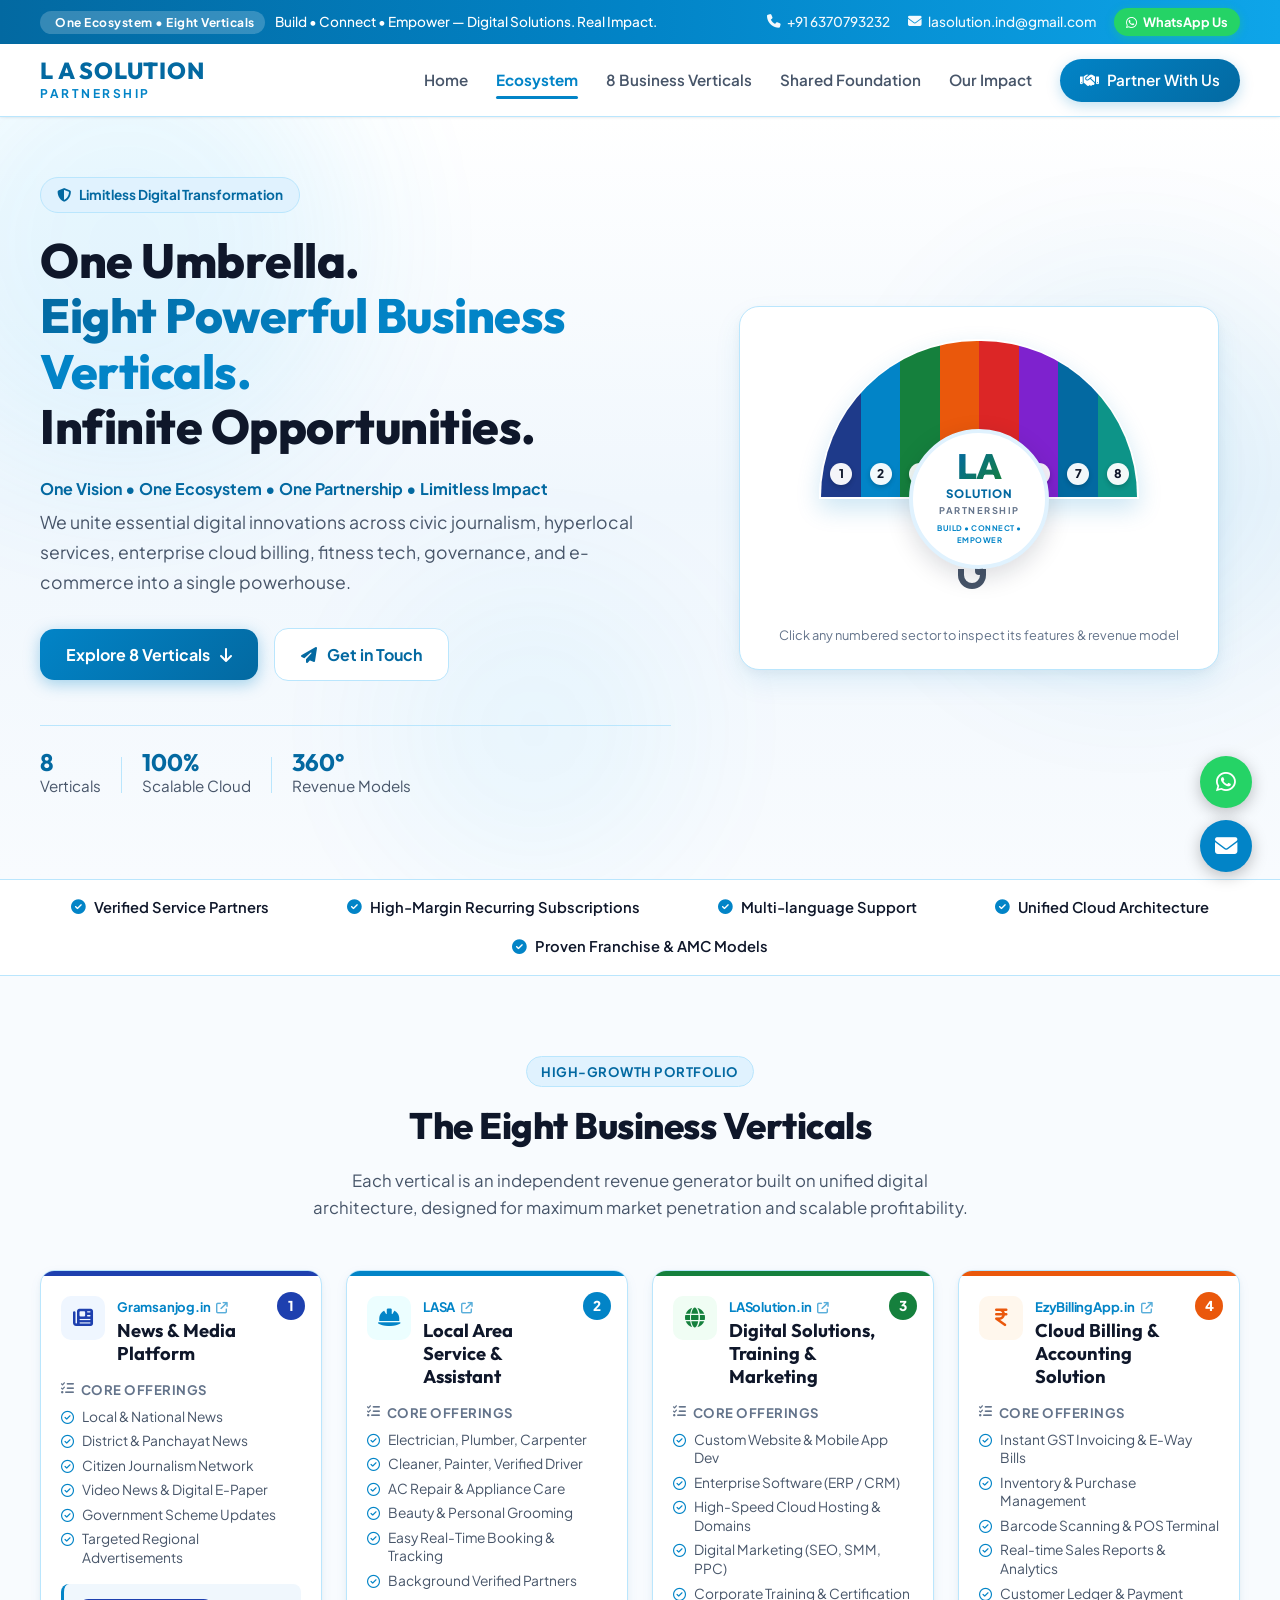
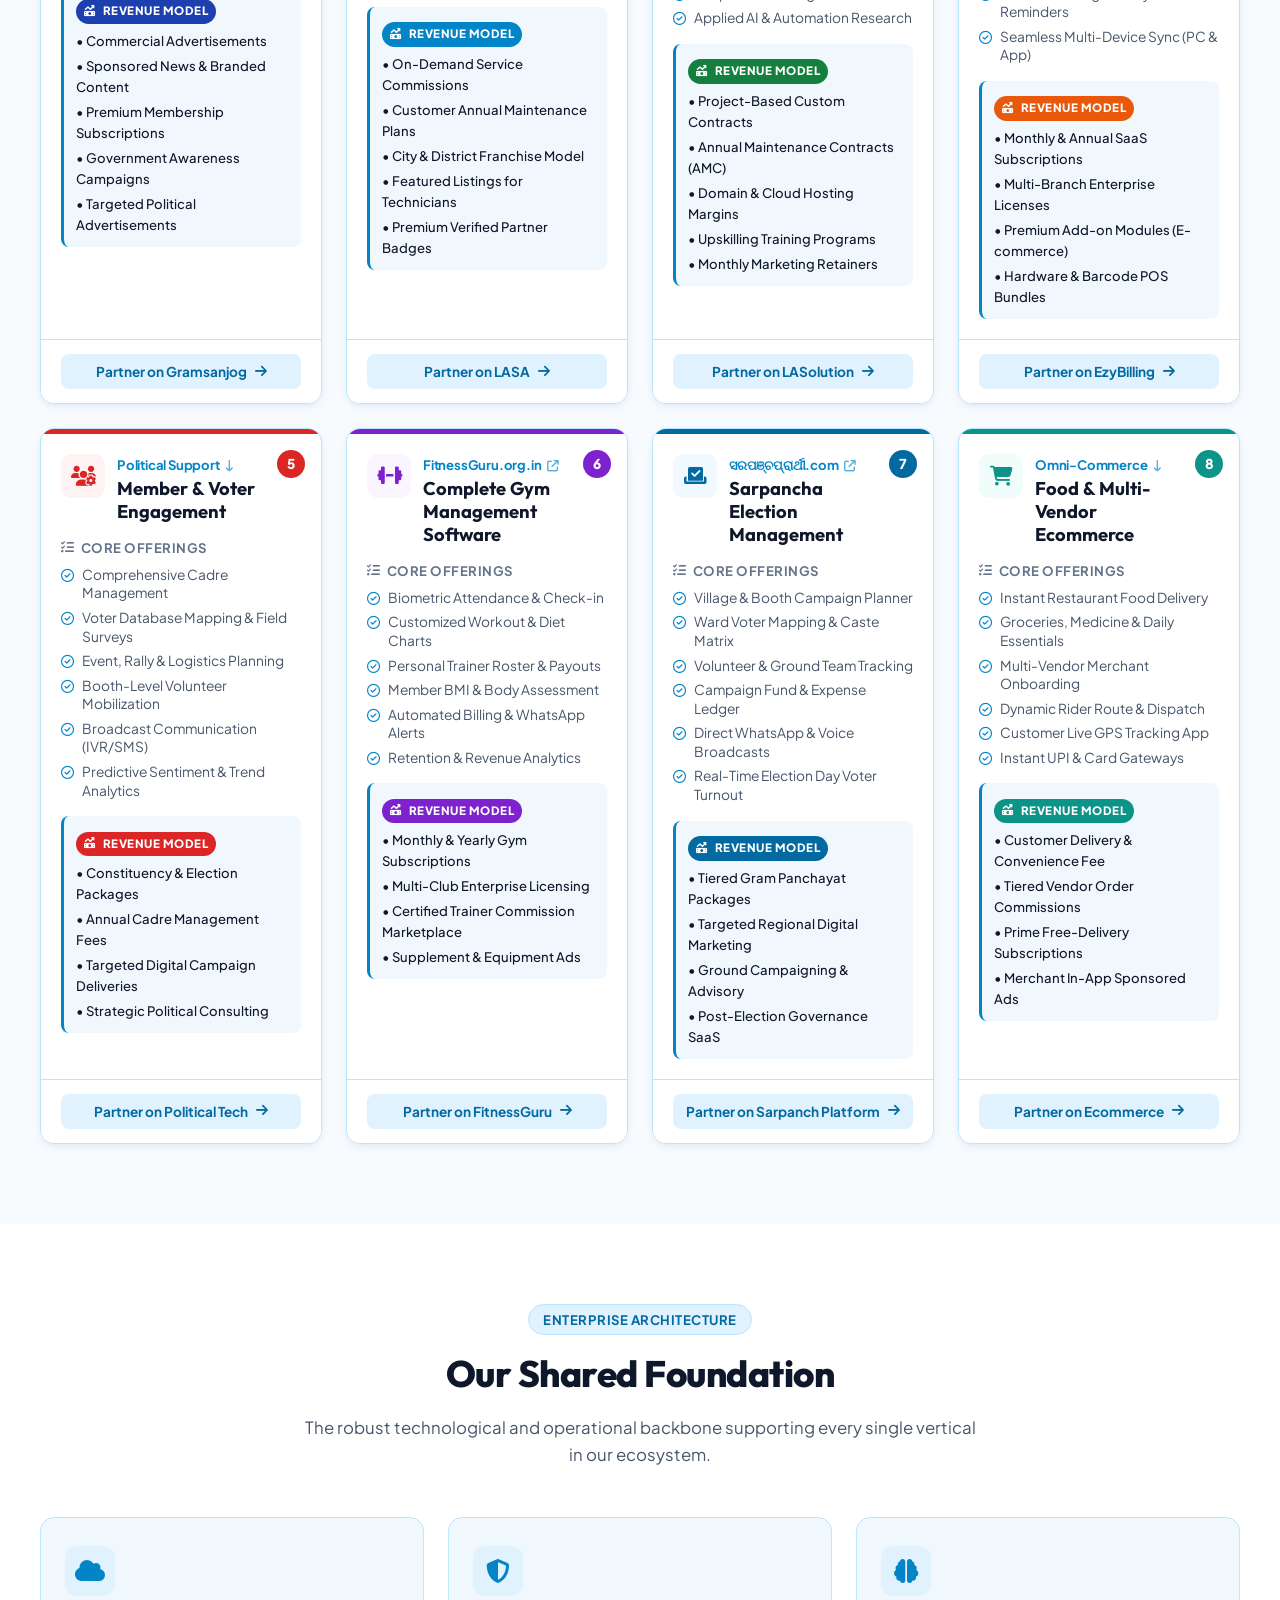
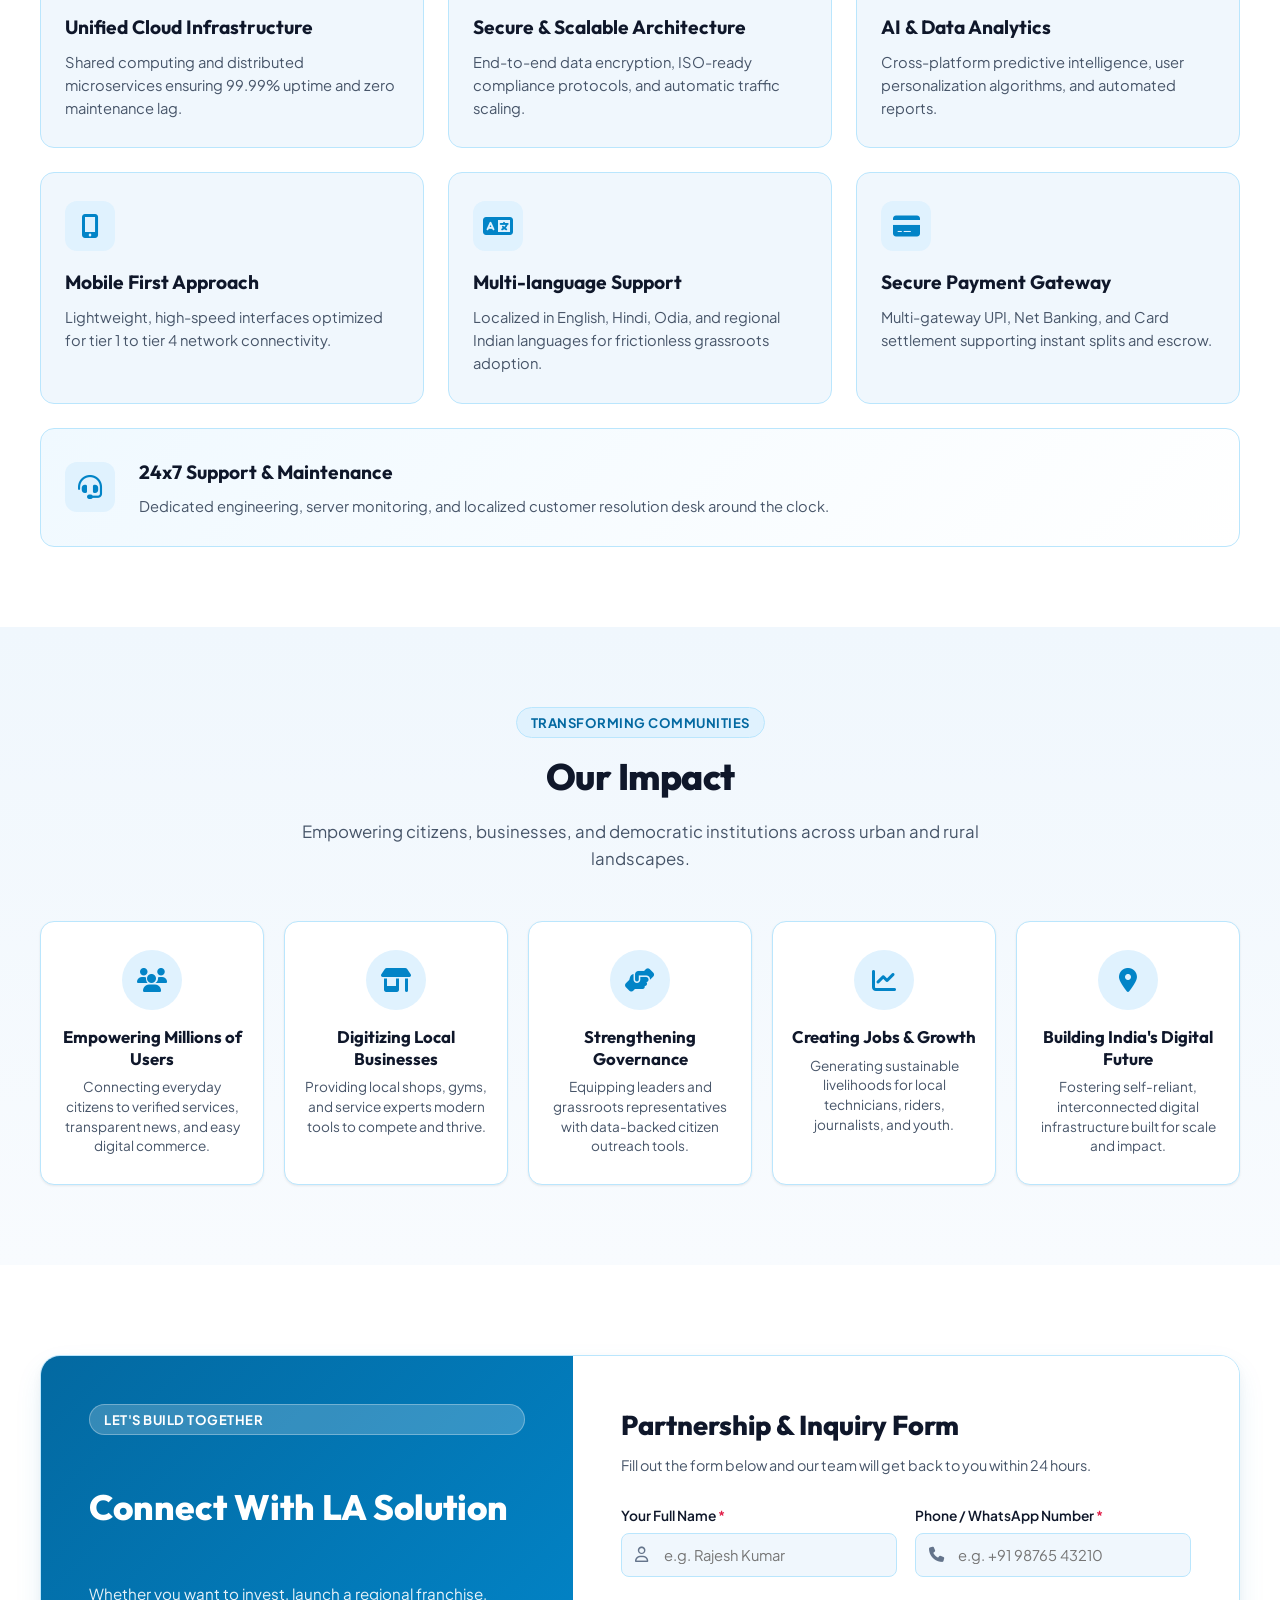
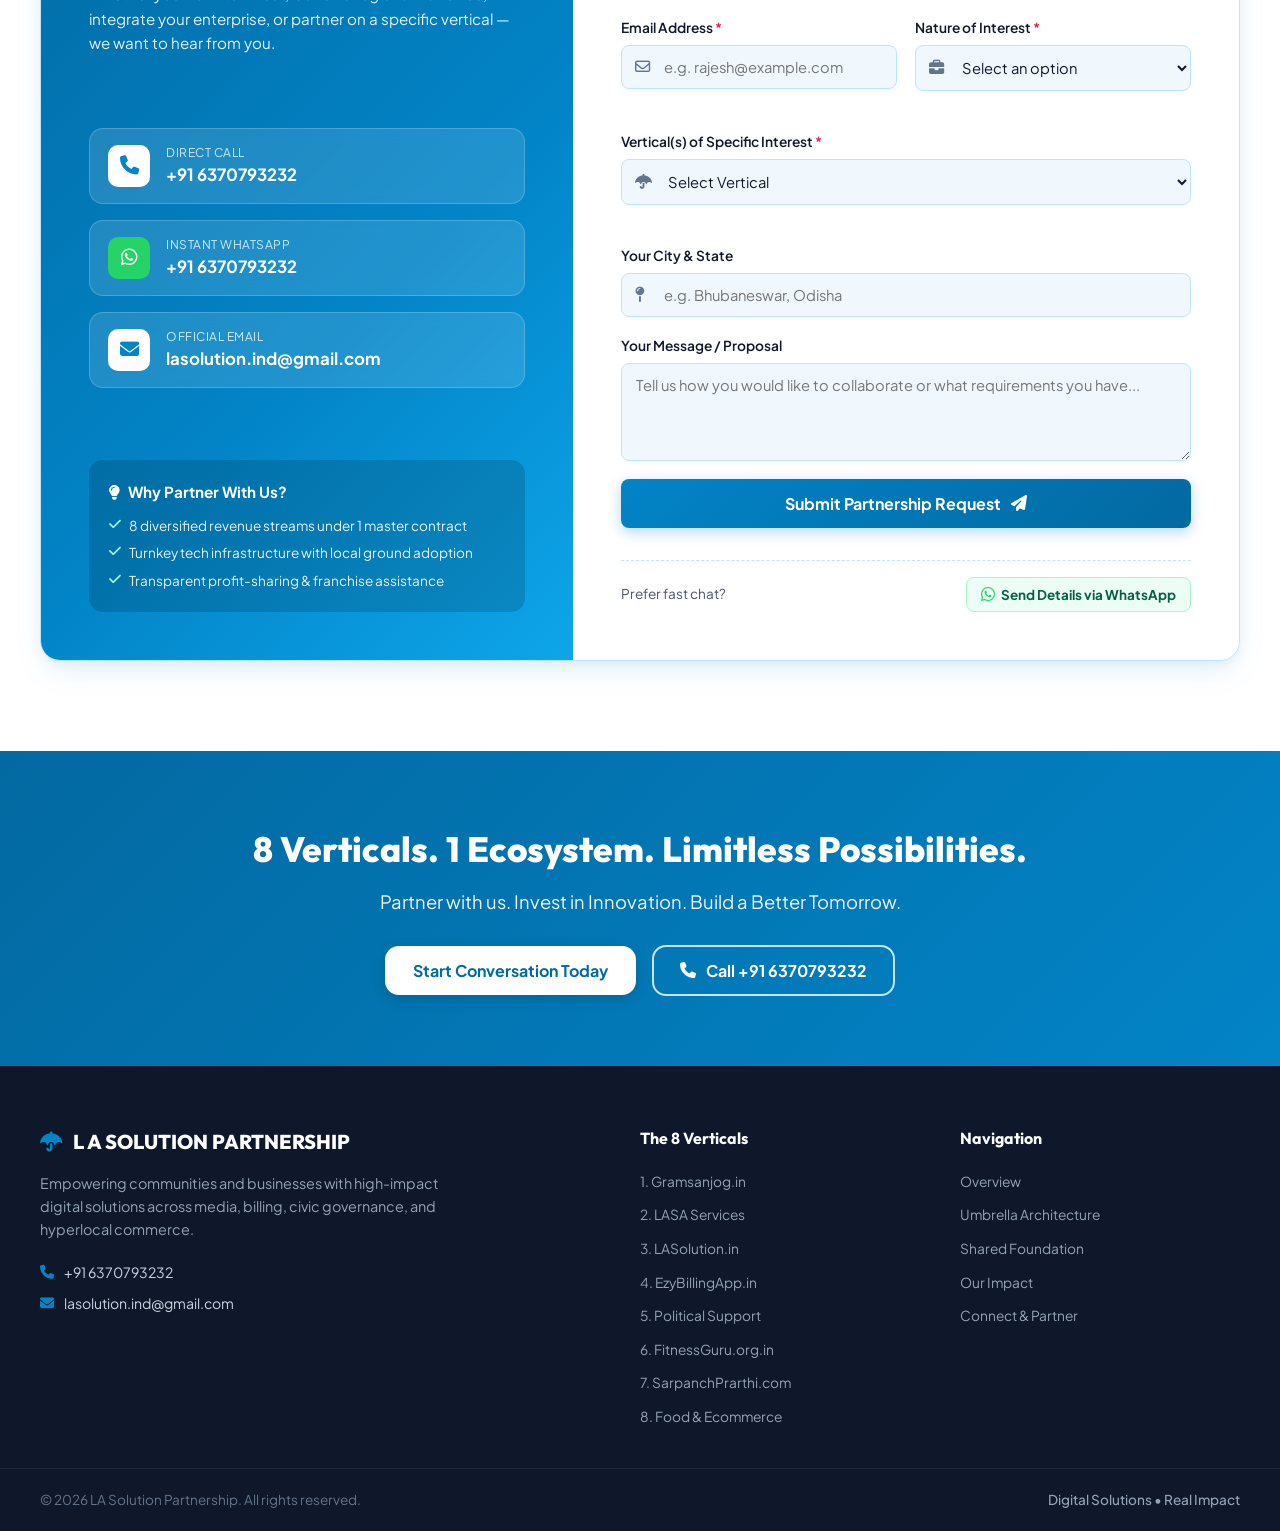
==== commit dac688e7: "removed chip filters" ====
--- a/index.html
+++ b/index.html
@@ -681,30 +681,7 @@
 .legend-caption {
   font-size: 0.8rem;
   color: var(--text-light);
-  margin-bottom: 10px;
-}
-
-.legend-chips {
-  display: flex;
-  flex-wrap: wrap;
-  gap: 8px;
-  justify-content: center;
-}
-
-.chip {
-  background: var(--bg-surface-soft);
-  color: var(--text-muted);
-  border: 1px solid var(--blue-border);
-  padding: 5px 12px;
-  border-radius: var(--radius-full);
-  font-size: 0.78rem;
-  font-weight: 600;
-}
-
-.chip:hover, .chip.active {
-  background: var(--blue-primary);
-  color: #ffffff;
-  border-color: var(--blue-primary);
+  margin-bottom: 0;
 }
 
 /* ==========================================================================
@@ -2165,12 +2142,6 @@
 
           <div class="umbrella-legend">
             <p class="legend-caption">Click any numbered sector to inspect its features & revenue model</p>
-            <div class="legend-chips">
-              <button class="chip" data-filter="all">All (8)</button>
-              <button class="chip" data-filter="platform">Civic & Media</button>
-              <button class="chip" data-filter="saas">SaaS & B2B</button>
-              <button class="chip" data-filter="hyperlocal">Hyperlocal & Services</button>
-            </div>
           </div>
         </div>
       </div>
@@ -2965,10 +2936,9 @@
  * 1. Navbar active state updates on click & on scroll (ScrollSpy)
  * 2. Mobile menu toggle
  * 3. Interactive umbrella rib clicks -> Scroll to vertical card with highlight pulse
- * 4. Filter chips for 8 verticals -> Filter & scroll down to verticals section
- * 5. Card button actions -> Smooth scroll to connect form & pre-select vertical in dropdown
- * 6. Form validation, localStorage persistence, and success confirmation modal
- * 7. Instant WhatsApp message dispatch with pre-filled details
+ * 4. Card button actions -> Smooth scroll to connect form & pre-select vertical in dropdown
+ * 5. Form validation, localStorage persistence, and success confirmation modal
+ * 6. Instant WhatsApp message dispatch with pre-filled details
  */
 
 document.addEventListener('DOMContentLoaded', () => {
@@ -3046,20 +3016,11 @@
 
   // --- 2. Interactive Umbrella Ribs Click -> Scroll to Vertical Card ---
   const ribs = document.querySelectorAll('.umbrella-canopy .rib');
-  const filterChips = document.querySelectorAll('.legend-chips .chip');
-  const verticalCards = document.querySelectorAll('.vertical-card');
-  const verticalsSection = document.getElementById('verticals');
 
   ribs.forEach(rib => {
     rib.addEventListener('click', () => {
       const targetId = rib.getAttribute('data-target');
       if (targetId) {
-        // Ensure card is visible even if previously filtered
-        filterChips.forEach(c => c.classList.remove('active'));
-        const allChip = document.querySelector('.legend-chips .chip[data-filter="all"]');
-        if (allChip) allChip.classList.add('active');
-        verticalCards.forEach(card => card.style.display = 'flex');
-
         const targetElement = document.getElementById(targetId);
         if (targetElement) {
           targetElement.scrollIntoView({ behavior: 'smooth', block: 'center' });
@@ -3072,32 +3033,7 @@
     });
   });
 
-  // --- 3. Filter Chips for 8 Verticals with Smooth Scroll ---
-  filterChips.forEach(chip => {
-    chip.addEventListener('click', () => {
-      filterChips.forEach(c => c.classList.remove('active'));
-      chip.classList.add('active');
-
-      const filter = chip.getAttribute('data-filter');
-
-      verticalCards.forEach(card => {
-        const category = card.getAttribute('data-category');
-        if (filter === 'all' || category === filter) {
-          card.style.display = 'flex';
-          card.style.animation = 'fadeIn 0.4s ease';
-        } else {
-          card.style.display = 'none';
-        }
-      });
-
-      // Smoothly scroll down to the verticals section
-      if (verticalsSection) {
-        verticalsSection.scrollIntoView({ behavior: 'smooth', block: 'start' });
-      }
-    });
-  });
-
-  // --- 4. Form Validation & Handling ---
+  // --- 3. Form Validation & Handling ---
   const form = document.getElementById('partnershipForm');
   const submitViaWhatsAppBtn = document.getElementById('submitViaWhatsApp');
   const successModal = document.getElementById('successModal');
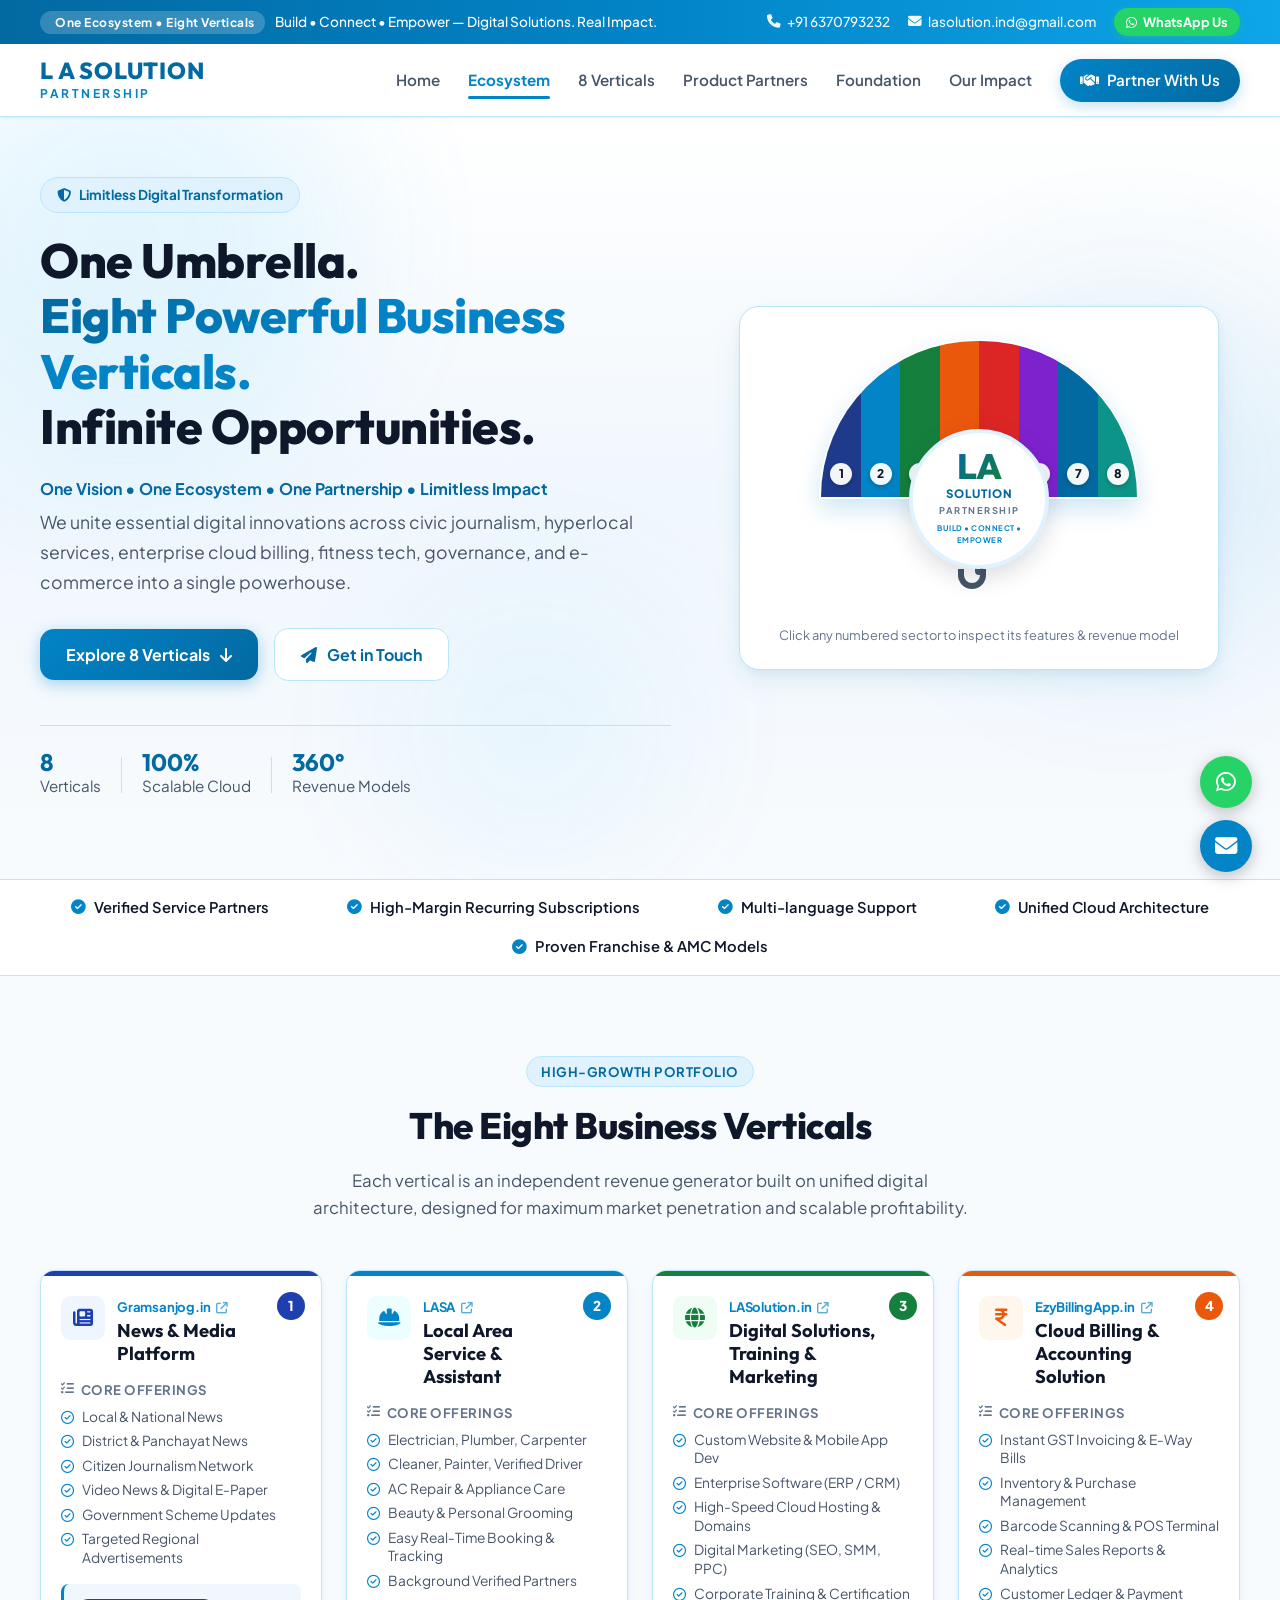
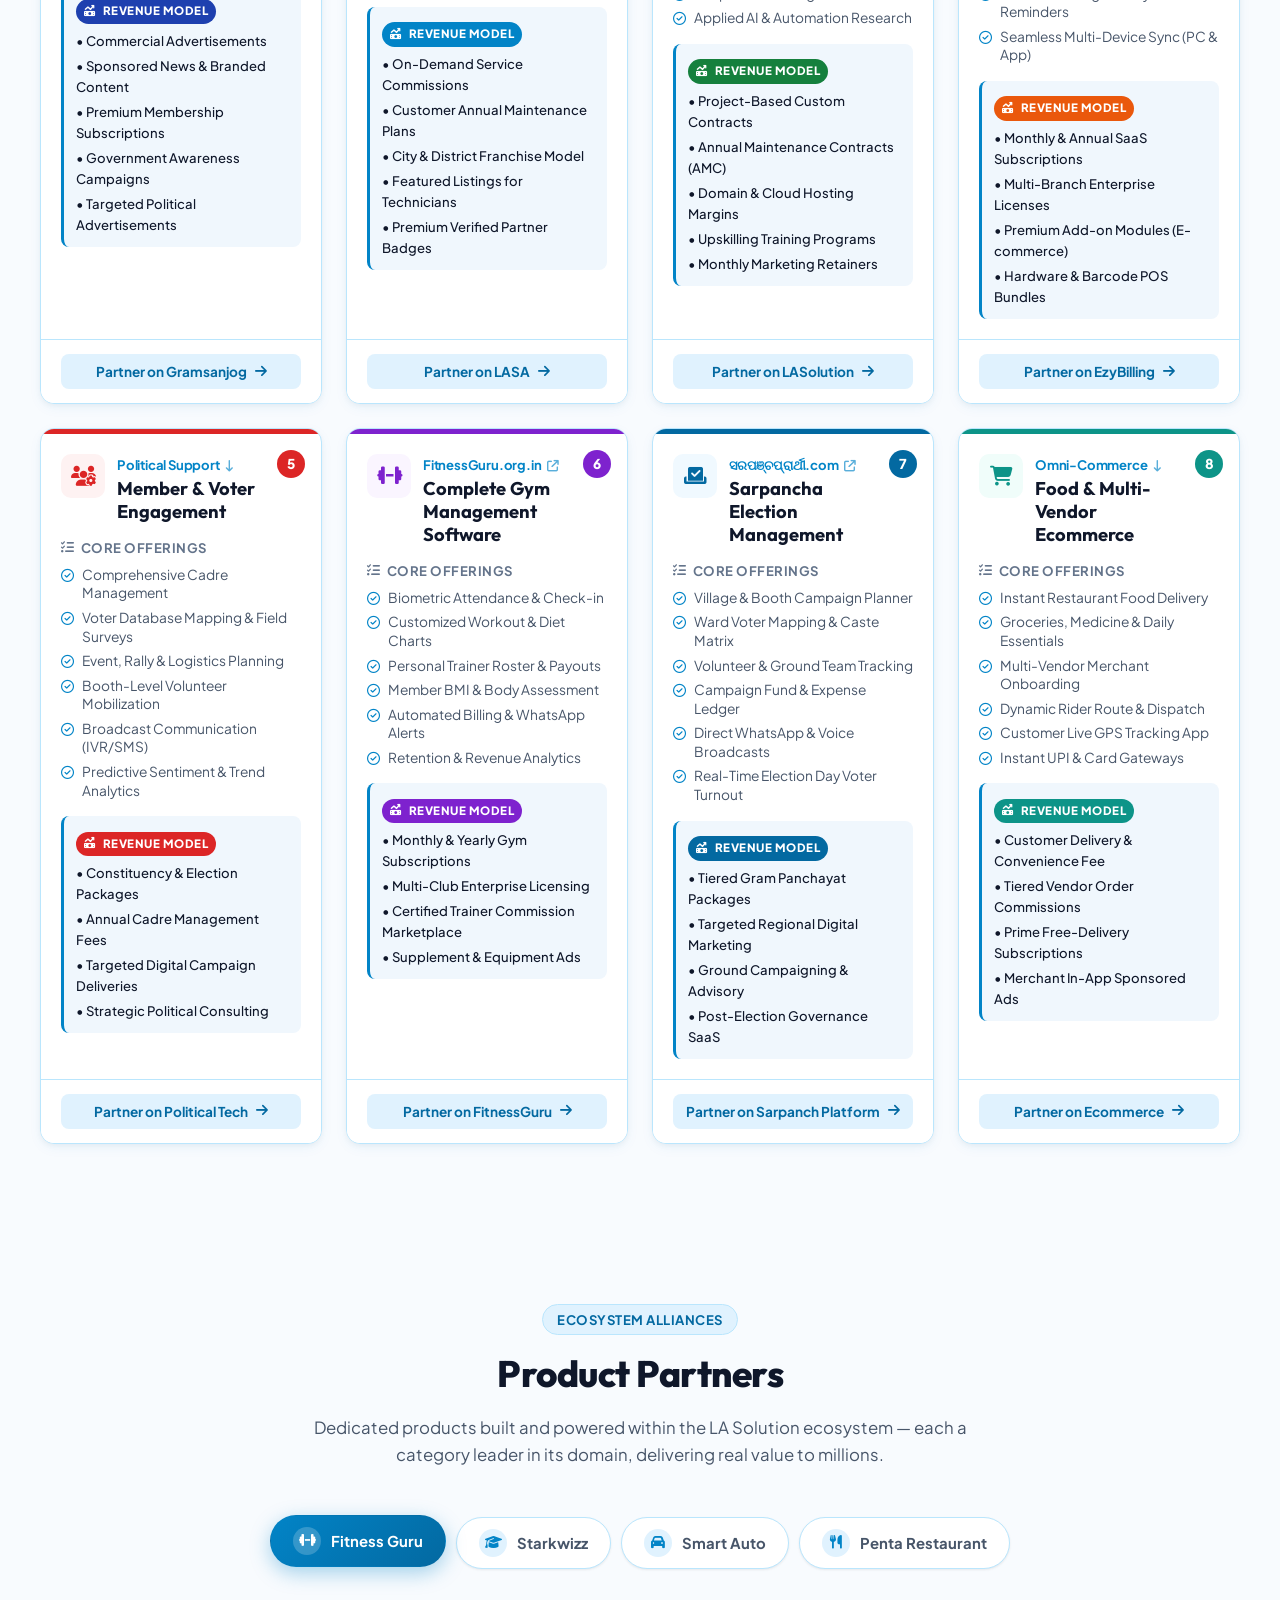
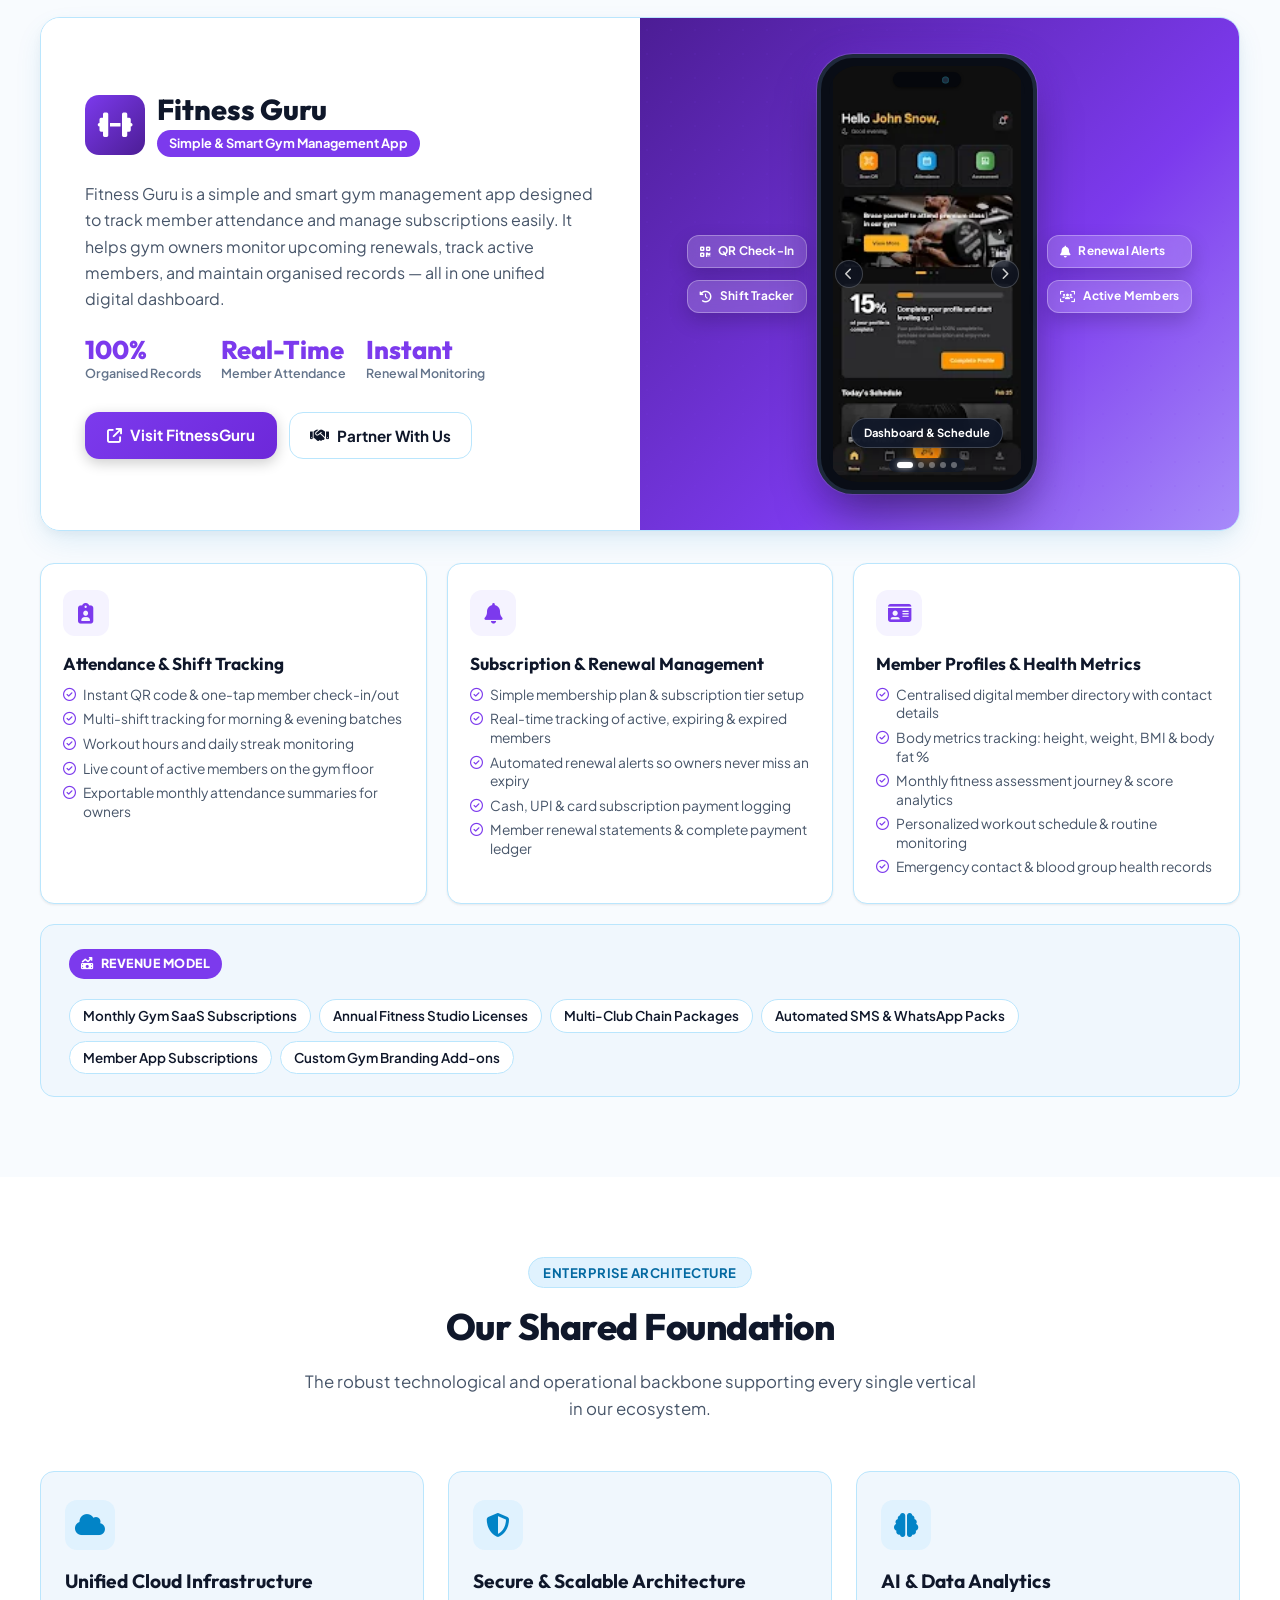
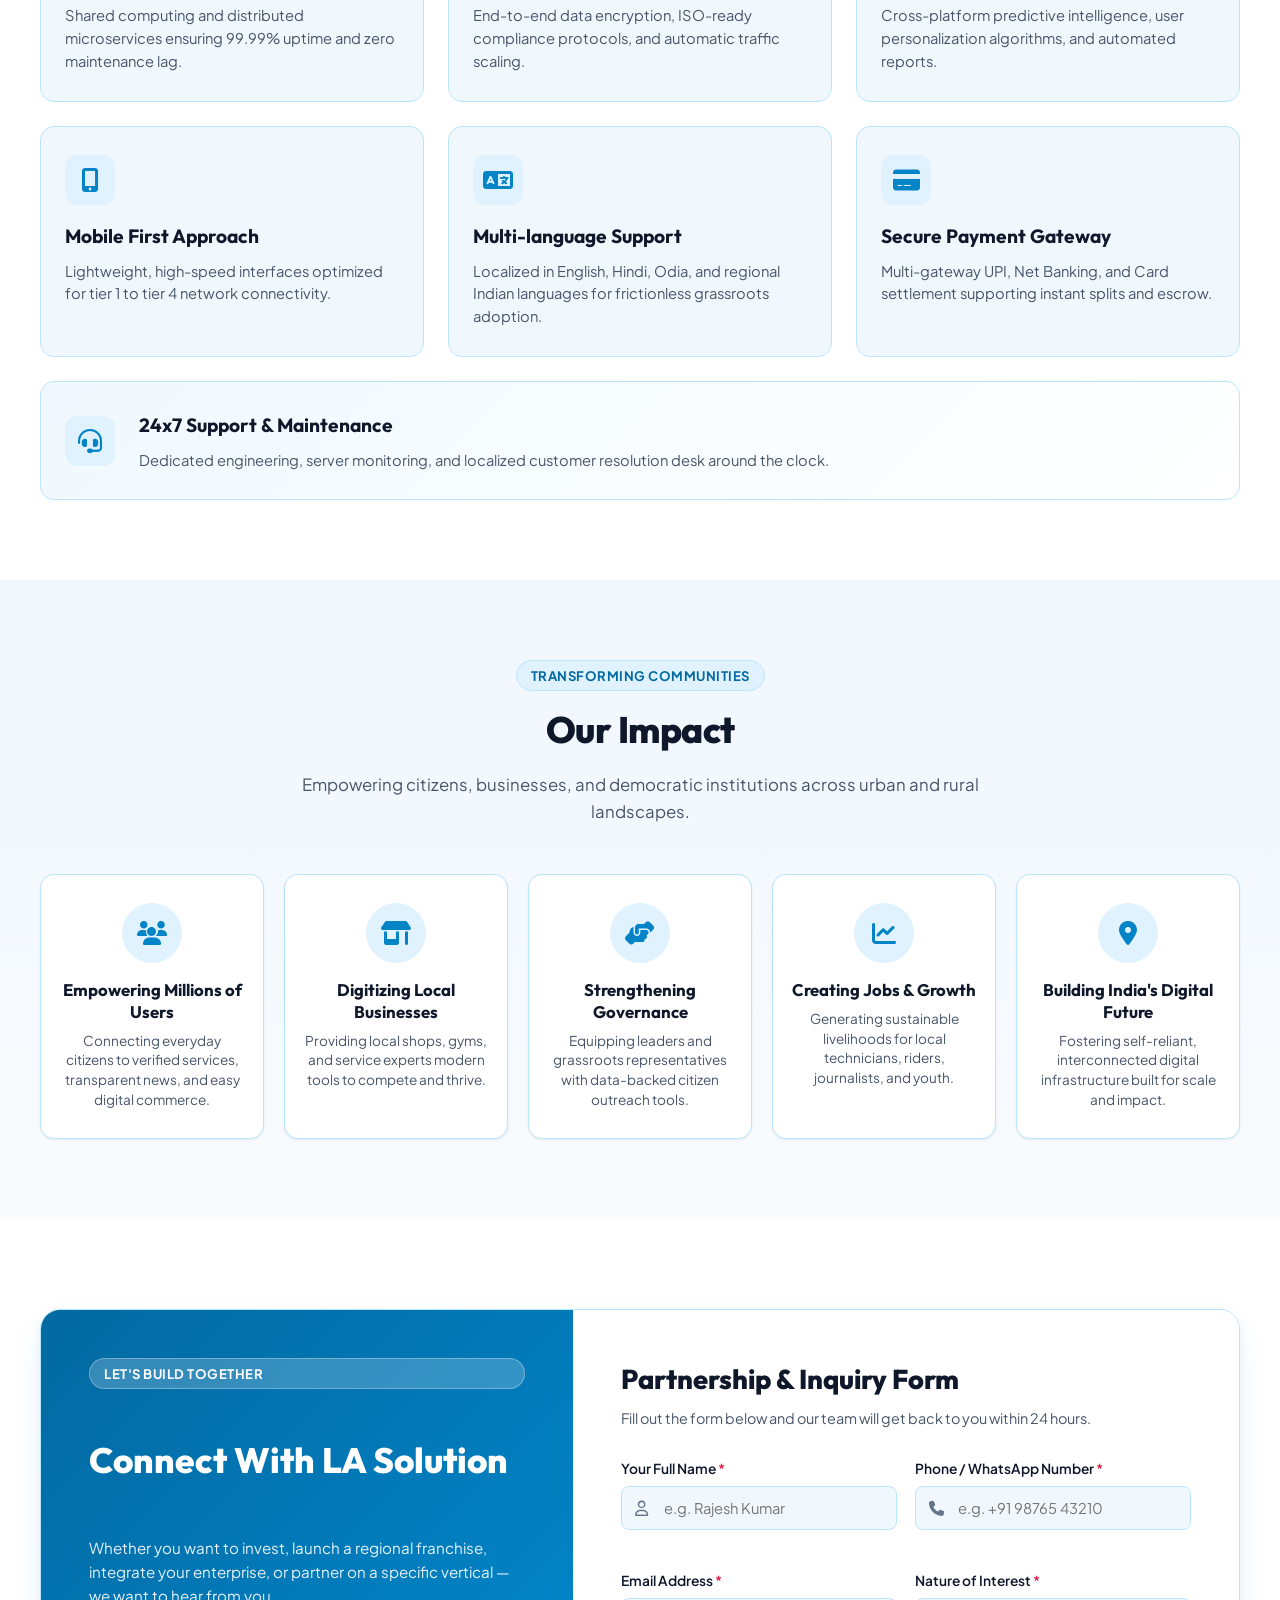
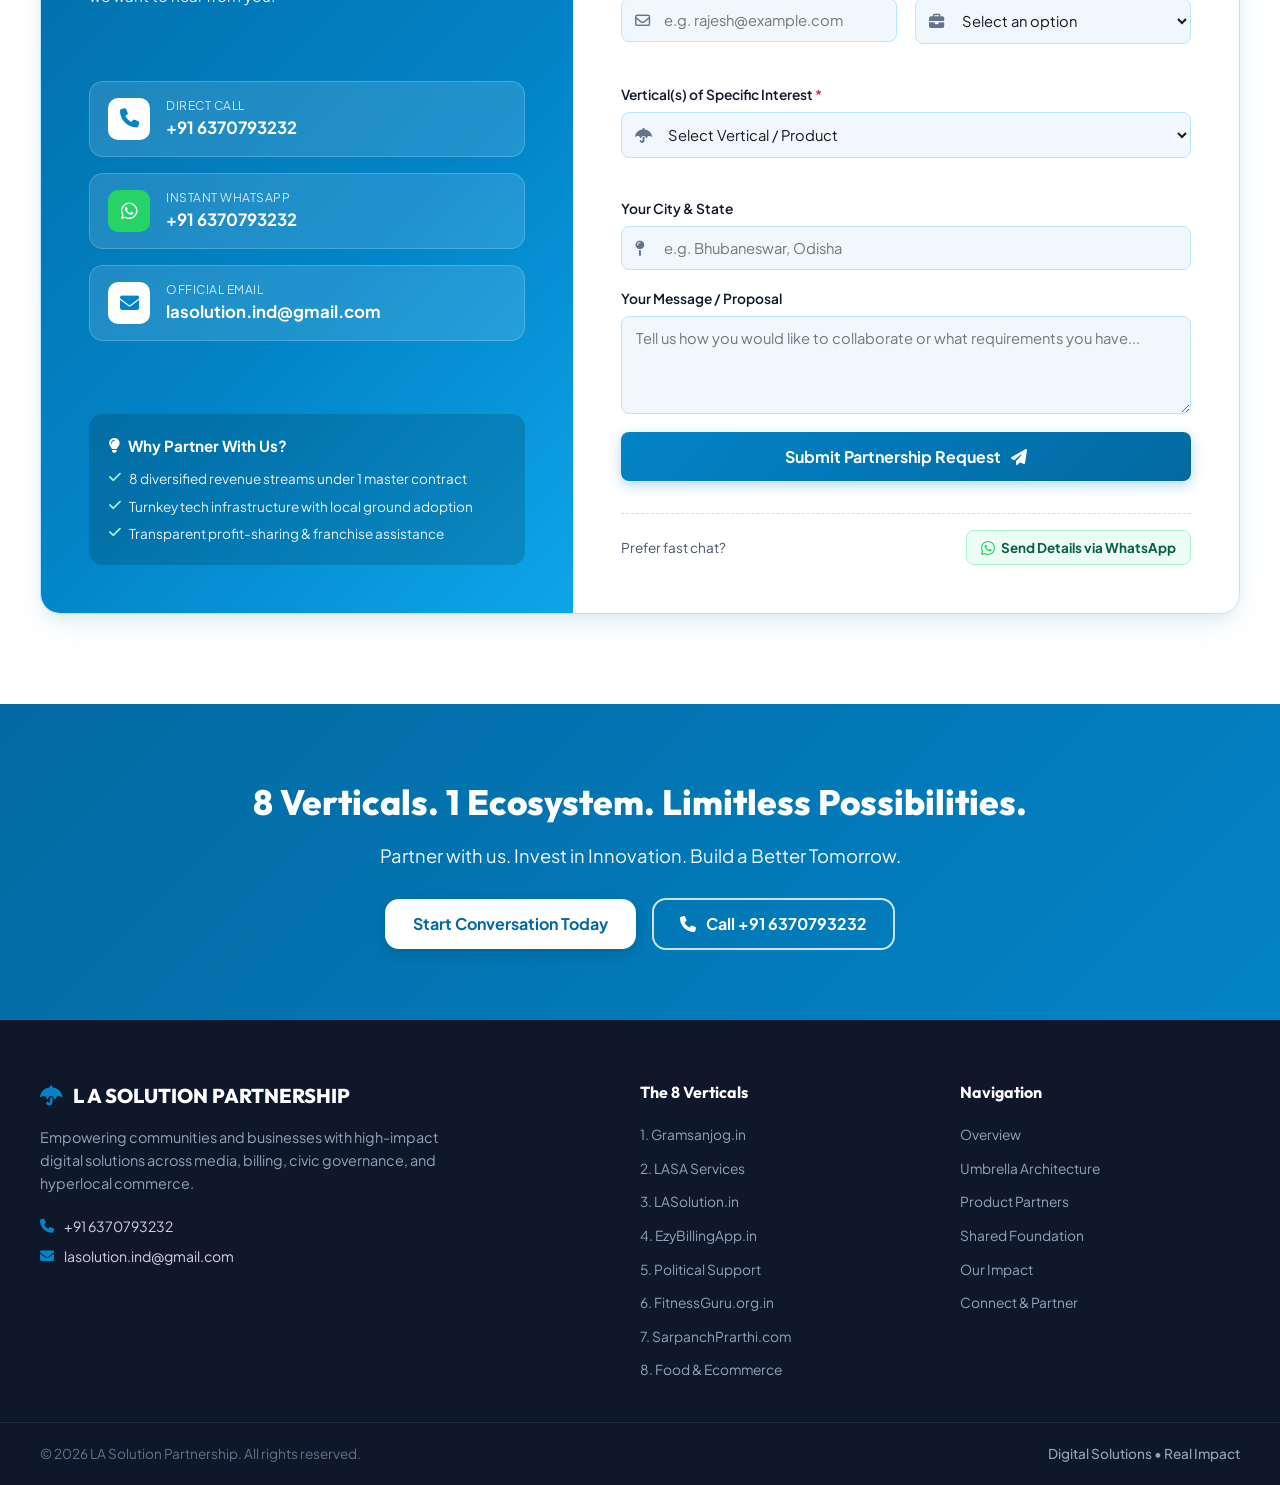
==== commit e386b3f6: "add product partners tab" ====
--- a/index.html
+++ b/index.html
@@ -1591,6 +1591,707 @@
 .built-with {
   color: #94a3b8;
   font-weight: 500;
+}
+
+/* ==========================================================================
+   Product Partners Section
+   ========================================================================== */
+.partners-section {
+  padding: 80px 0;
+  background: var(--bg-main);
+}
+
+/* Tab Navigation */
+.partner-tabs-nav {
+  display: flex;
+  align-items: center;
+  justify-content: center;
+  gap: 10px;
+  flex-wrap: wrap;
+  margin-bottom: 48px;
+}
+
+.partner-tab-btn {
+  display: inline-flex;
+  align-items: center;
+  gap: 10px;
+  padding: 11px 22px;
+  border-radius: var(--radius-full);
+  font-size: 0.93rem;
+  font-weight: 700;
+  color: var(--text-muted);
+  background: #ffffff;
+  border: 1.5px solid var(--blue-border);
+  cursor: pointer;
+  transition: var(--transition);
+  box-shadow: var(--shadow-sm);
+}
+
+.partner-tab-btn:hover {
+  color: var(--blue-primary);
+  border-color: var(--blue-primary);
+  background: var(--blue-ultralight);
+  transform: translateY(-2px);
+  box-shadow: var(--shadow-md);
+}
+
+.partner-tab-btn.active {
+  background: linear-gradient(135deg, var(--blue-primary) 0%, var(--blue-hover) 100%);
+  color: #ffffff;
+  border-color: transparent;
+  box-shadow: 0 6px 20px rgba(2, 132, 199, 0.35);
+  transform: translateY(-2px);
+}
+
+.partner-tab-btn .tab-icon {
+  width: 28px;
+  height: 28px;
+  border-radius: 50%;
+  display: flex;
+  align-items: center;
+  justify-content: center;
+  font-size: 0.85rem;
+  background: rgba(255,255,255,0.2);
+  flex-shrink: 0;
+}
+
+.partner-tab-btn:not(.active) .tab-icon {
+  background: var(--blue-light);
+  color: var(--blue-primary);
+}
+
+/* Tab Content Panels */
+.partner-tab-content {
+  display: none;
+  animation: partnerTabFade 0.35s ease;
+}
+
+.partner-tab-content.active {
+  display: block;
+}
+
+@keyframes partnerTabFade {
+  from { opacity: 0; transform: translateY(12px); }
+  to { opacity: 1; transform: translateY(0); }
+}
+
+/* Partner Hero Card (Top Section of each tab) */
+.partner-hero-card {
+  display: grid;
+  grid-template-columns: 1fr 1fr;
+  border-radius: var(--radius-lg);
+  overflow: hidden;
+  border: 1px solid var(--blue-border);
+  box-shadow: var(--shadow-lg);
+  margin-bottom: 32px;
+}
+
+.partner-hero-left {
+  padding: 44px 44px 40px;
+  background: #ffffff;
+  display: flex;
+  flex-direction: column;
+  gap: 20px;
+  justify-content: center;
+}
+
+.partner-hero-right {
+  position: relative;
+  display: flex;
+  align-items: center;
+  justify-content: center;
+  padding: 36px 24px;
+  min-height: 480px;
+  overflow: hidden;
+}
+
+.partner-hero-right::before {
+  content: '';
+  position: absolute;
+  inset: 0;
+  opacity: 0.08;
+  background-image: radial-gradient(circle at 30% 50%, currentColor 1px, transparent 1px);
+  background-size: 24px 24px;
+}
+
+/* Partner Accent Colours */
+.partner-fg .partner-hero-right  { background: linear-gradient(135deg, #4c1d95 0%, #7c3aed 60%, #a78bfa 100%); color: #7c3aed; }
+.partner-sw .partner-hero-right  { background: linear-gradient(135deg, #0c4a6e 0%, #0284c7 60%, #38bdf8 100%); color: #0284c7; }
+.partner-sa .partner-hero-right  { background: linear-gradient(135deg, #78350f 0%, #d97706 60%, #fbbf24 100%); color: #d97706; }
+.partner-pr .partner-hero-right  { background: linear-gradient(135deg, #064e3b 0%, #059669 60%, #34d399 100%); color: #059669; }
+
+.partner-badge-wrap {
+  display: flex;
+  align-items: center;
+  gap: 12px;
+  margin-bottom: 4px;
+}
+
+.partner-logo-icon {
+  width: 60px;
+  height: 60px;
+  border-radius: 14px;
+  display: flex;
+  align-items: center;
+  justify-content: center;
+  font-size: 1.75rem;
+  color: #ffffff;
+  flex-shrink: 0;
+}
+
+.partner-fg .partner-logo-icon  { background: linear-gradient(135deg, #7c3aed, #4c1d95); }
+.partner-sw .partner-logo-icon  { background: linear-gradient(135deg, #0284c7, #0c4a6e); }
+.partner-sa .partner-logo-icon  { background: linear-gradient(135deg, #d97706, #78350f); }
+.partner-pr .partner-logo-icon  { background: linear-gradient(135deg, #059669, #064e3b); }
+
+.partner-name-block {
+  display: flex;
+  flex-direction: column;
+}
+
+.partner-name {
+  font-family: var(--font-heading);
+  font-size: 1.8rem;
+  font-weight: 800;
+  color: var(--text-main);
+  line-height: 1.1;
+}
+
+.partner-tagline-pill {
+  display: inline-block;
+  font-size: 0.8rem;
+  font-weight: 700;
+  padding: 3px 12px;
+  border-radius: var(--radius-full);
+  color: #ffffff;
+  margin-top: 5px;
+  width: fit-content;
+}
+
+.partner-fg .partner-tagline-pill { background: #7c3aed; }
+.partner-sw .partner-tagline-pill { background: #0284c7; }
+.partner-sa .partner-tagline-pill { background: #d97706; }
+.partner-pr .partner-tagline-pill { background: #059669; }
+
+.partner-desc {
+  font-size: 1rem;
+  color: var(--text-muted);
+  line-height: 1.65;
+}
+
+.partner-hero-stats {
+  display: flex;
+  gap: 20px;
+  flex-wrap: wrap;
+  margin-top: 4px;
+}
+
+.p-stat {
+  display: flex;
+  flex-direction: column;
+  align-items: flex-start;
+}
+
+.p-stat-val {
+  font-family: var(--font-heading);
+  font-size: 1.6rem;
+  font-weight: 800;
+  line-height: 1;
+}
+
+.partner-fg .p-stat-val { color: #7c3aed; }
+.partner-sw .p-stat-val { color: #0284c7; }
+.partner-sa .p-stat-val { color: #d97706; }
+.partner-pr .p-stat-val { color: #059669; }
+
+.p-stat-lbl {
+  font-size: 0.78rem;
+  font-weight: 600;
+  color: var(--text-light);
+  margin-top: 2px;
+}
+
+.partner-hero-cta {
+  display: flex;
+  gap: 12px;
+  flex-wrap: wrap;
+  margin-top: 8px;
+}
+
+.btn-partner-primary {
+  padding: 11px 22px;
+  border-radius: var(--radius-md);
+  font-weight: 700;
+  font-size: 0.95rem;
+  color: #ffffff;
+  display: inline-flex;
+  align-items: center;
+  gap: 8px;
+  box-shadow: 0 4px 14px rgba(0,0,0,0.2);
+  transition: var(--transition);
+}
+
+.partner-fg .btn-partner-primary { background: linear-gradient(135deg, #7c3aed, #6d28d9); }
+.partner-sw .btn-partner-primary { background: linear-gradient(135deg, #0284c7, #0369a1); }
+.partner-sa .btn-partner-primary { background: linear-gradient(135deg, #d97706, #b45309); }
+.partner-pr .btn-partner-primary { background: linear-gradient(135deg, #059669, #047857); }
+
+.btn-partner-primary:hover {
+  transform: translateY(-2px);
+  box-shadow: 0 8px 22px rgba(0,0,0,0.25);
+}
+
+.btn-partner-secondary {
+  padding: 10px 20px;
+  border-radius: var(--radius-md);
+  font-weight: 700;
+  font-size: 0.95rem;
+  color: var(--text-main);
+  background: #ffffff;
+  border: 1.5px solid var(--blue-border);
+  display: inline-flex;
+  align-items: center;
+  gap: 8px;
+  transition: var(--transition);
+}
+
+.btn-partner-secondary:hover {
+  background: var(--blue-ultralight);
+  border-color: var(--blue-primary);
+  color: var(--blue-primary);
+  transform: translateY(-2px);
+}
+
+/* ==================== PARTNER DEVICE SHOWCASE & SLIDESHOW ==================== */
+.partner-device-showcase {
+  position: relative;
+  z-index: 2;
+  display: flex;
+  align-items: center;
+  justify-content: center;
+  gap: 10px;
+  width: 100%;
+  max-width: 480px;
+}
+
+/* Phone Mockup Frame */
+.phone-frame {
+  position: relative;
+  width: 220px;
+  height: 440px;
+  background: #090d16;
+  border-radius: 36px;
+  padding: 8px;
+  box-shadow: 
+    0 25px 50px -12px rgba(0, 0, 0, 0.5),
+    0 0 0 1px rgba(255, 255, 255, 0.15),
+    0 0 35px -8px var(--partner-glow, rgba(14, 165, 233, 0.4));
+  border: 4px solid #1e293b;
+  flex-shrink: 0;
+  transition: transform 0.35s ease, box-shadow 0.35s ease;
+}
+
+.partner-fg { --partner-glow: rgba(124, 58, 237, 0.45); }
+.partner-sw { --partner-glow: rgba(2, 132, 199, 0.45); }
+.partner-sa { --partner-glow: rgba(217, 119, 6, 0.45); }
+.partner-pr { --partner-glow: rgba(5, 150, 105, 0.45); }
+
+.phone-frame:hover {
+  transform: translateY(-4px) scale(1.015);
+  box-shadow: 
+    0 30px 60px -12px rgba(0, 0, 0, 0.6),
+    0 0 0 1px rgba(255, 255, 255, 0.3),
+    0 0 45px -5px var(--partner-glow, rgba(14, 165, 233, 0.55));
+}
+
+/* Dynamic island / speaker notch */
+.phone-speaker-island {
+  position: absolute;
+  top: 14px;
+  left: 50%;
+  transform: translateX(-50%);
+  width: 68px;
+  height: 15px;
+  background: #05070c;
+  border-radius: 20px;
+  z-index: 10;
+  box-shadow: 0 1px 3px rgba(0,0,0,0.6);
+  pointer-events: none;
+}
+
+.phone-speaker-island::after {
+  content: '';
+  position: absolute;
+  right: 12px;
+  top: 50%;
+  transform: translateY(-50%);
+  width: 7px;
+  height: 7px;
+  background: #1e293b;
+  border-radius: 50%;
+  box-shadow: inset 0 0 2px rgba(0,255,255,0.4);
+}
+
+/* Screen container */
+.phone-screen {
+  position: relative;
+  width: 100%;
+  height: 100%;
+  border-radius: 28px;
+  overflow: hidden;
+  background: #090d16;
+  user-select: none;
+}
+
+/* Slide track */
+.slide-track {
+  display: flex;
+  height: 100%;
+  width: 100%;
+  transition: transform 0.55s cubic-bezier(0.25, 1, 0.5, 1);
+  will-change: transform;
+}
+
+.slide-item {
+  position: relative;
+  flex: 0 0 100%;
+  width: 100%;
+  height: 100%;
+  overflow: hidden;
+  background: #090d16;
+  display: flex;
+  align-items: center;
+  justify-content: center;
+}
+
+.slide-item img {
+  width: 100%;
+  height: 100%;
+  object-fit: contain;
+  background: #090d16;
+  display: block;
+}
+
+/* Slide Caption pill at bottom of screen */
+.slide-caption {
+  position: absolute;
+  bottom: 34px;
+  left: 50%;
+  transform: translateX(-50%);
+  background: rgba(15, 23, 42, 0.88);
+  backdrop-filter: blur(8px);
+  -webkit-backdrop-filter: blur(8px);
+  color: #ffffff;
+  font-size: 0.7rem;
+  font-weight: 700;
+  padding: 5px 12px;
+  border-radius: 20px;
+  border: 1px solid rgba(255, 255, 255, 0.2);
+  white-space: nowrap;
+  max-width: 90%;
+  text-overflow: ellipsis;
+  overflow: hidden;
+  text-align: center;
+  box-shadow: 0 4px 12px rgba(0,0,0,0.35);
+  z-index: 5;
+  pointer-events: none;
+}
+
+/* Nav arrows on screen edges */
+.slide-nav-btn {
+  position: absolute;
+  top: 50%;
+  transform: translateY(-50%);
+  width: 28px;
+  height: 28px;
+  border-radius: 50%;
+  background: rgba(15, 23, 42, 0.7);
+  backdrop-filter: blur(6px);
+  -webkit-backdrop-filter: blur(6px);
+  border: 1px solid rgba(255, 255, 255, 0.25);
+  color: #ffffff;
+  display: flex;
+  align-items: center;
+  justify-content: center;
+  cursor: pointer;
+  z-index: 6;
+  font-size: 0.75rem;
+  transition: background 0.2s, transform 0.2s, opacity 0.2s;
+  padding: 0;
+  opacity: 0.8;
+}
+
+.slide-nav-btn:hover {
+  opacity: 1;
+  background: rgba(15, 23, 42, 0.95);
+  transform: translateY(-50%) scale(1.1);
+}
+
+.slide-nav-btn.prev { left: 6px; }
+.slide-nav-btn.next { right: 6px; }
+
+/* Slide Dots indicators */
+.slide-dots {
+  position: absolute;
+  bottom: 10px;
+  left: 50%;
+  transform: translateX(-50%);
+  display: flex;
+  gap: 5px;
+  z-index: 6;
+  padding: 4px 8px;
+  background: rgba(15, 23, 42, 0.65);
+  border-radius: 12px;
+  backdrop-filter: blur(4px);
+  -webkit-backdrop-filter: blur(4px);
+}
+
+.slide-dot {
+  width: 6px;
+  height: 6px;
+  border-radius: 50%;
+  background: rgba(255, 255, 255, 0.35);
+  border: none;
+  padding: 0;
+  cursor: pointer;
+  transition: all 0.3s ease;
+}
+
+.slide-dot.active {
+  width: 16px;
+  border-radius: 8px;
+  background: #ffffff;
+  box-shadow: 0 0 6px rgba(255,255,255,0.7);
+}
+
+/* Floating feature badges flanking the phone */
+.floating-pills-left,
+.floating-pills-right {
+  display: flex;
+  flex-direction: column;
+  gap: 12px;
+}
+
+.float-pill {
+  background: rgba(255, 255, 255, 0.18);
+  backdrop-filter: blur(8px);
+  -webkit-backdrop-filter: blur(8px);
+  border: 1px solid rgba(255, 255, 255, 0.3);
+  color: #ffffff;
+  padding: 6px 12px;
+  border-radius: 12px;
+  font-size: 0.74rem;
+  font-weight: 700;
+  letter-spacing: 0.2px;
+  display: inline-flex;
+  align-items: center;
+  gap: 8px;
+  box-shadow: 0 8px 20px rgba(0,0,0,0.18);
+  white-space: nowrap;
+  animation: floatPillAnim 3.5s ease-in-out infinite alternate;
+}
+
+.floating-pills-left .float-pill:nth-child(2) {
+  animation-delay: 1.2s;
+}
+.floating-pills-right .float-pill:nth-child(1) {
+  animation-delay: 0.6s;
+}
+.floating-pills-right .float-pill:nth-child(2) {
+  animation-delay: 1.8s;
+}
+
+@keyframes floatPillAnim {
+  0% { transform: translateY(0); }
+  100% { transform: translateY(-7px); }
+}
+
+@media (max-width: 900px) {
+  .partner-device-showcase {
+    flex-direction: column;
+    gap: 12px;
+  }
+  .floating-pills-left,
+  .floating-pills-right {
+    flex-direction: row;
+    flex-wrap: wrap;
+    justify-content: center;
+    gap: 8px;
+  }
+}
+
+@media (max-width: 480px) {
+  .phone-frame {
+    width: 210px;
+    height: 420px;
+    border-radius: 32px;
+    padding: 8px;
+  }
+  .phone-screen {
+    border-radius: 24px;
+  }
+  .slide-caption {
+    font-size: 0.66rem;
+    bottom: 30px;
+    padding: 4px 10px;
+  }
+}
+
+/* Detail Cards Row */
+.partner-detail-grid {
+  display: grid;
+  grid-template-columns: repeat(3, 1fr);
+  gap: 20px;
+}
+
+.partner-detail-card {
+  background: #ffffff;
+  border: 1px solid var(--blue-border);
+  border-radius: var(--radius-md);
+  padding: 26px 22px;
+  box-shadow: var(--shadow-sm);
+  transition: var(--transition);
+}
+
+.partner-detail-card:hover {
+  transform: translateY(-5px);
+  box-shadow: var(--shadow-md);
+  border-color: var(--blue-primary);
+}
+
+.pdc-icon {
+  width: 46px;
+  height: 46px;
+  border-radius: 12px;
+  display: flex;
+  align-items: center;
+  justify-content: center;
+  font-size: 1.3rem;
+  margin-bottom: 14px;
+}
+
+.partner-fg .pdc-icon { background: #f5f3ff; color: #7c3aed; }
+.partner-sw .pdc-icon { background: #eff9ff; color: #0284c7; }
+.partner-sa .pdc-icon { background: #fffbeb; color: #d97706; }
+.partner-pr .pdc-icon { background: #ecfdf5; color: #059669; }
+
+.pdc-title {
+  font-family: var(--font-heading);
+  font-size: 1.08rem;
+  font-weight: 700;
+  color: var(--text-main);
+  margin-bottom: 8px;
+}
+
+.pdc-list {
+  display: flex;
+  flex-direction: column;
+  gap: 6px;
+}
+
+.pdc-list li {
+  font-size: 0.86rem;
+  color: var(--text-muted);
+  display: flex;
+  align-items: flex-start;
+  gap: 7px;
+  line-height: 1.35;
+}
+
+.pdc-list li i {
+  font-size: 0.8rem;
+  margin-top: 3px;
+  flex-shrink: 0;
+}
+
+.partner-fg .pdc-list li i { color: #7c3aed; }
+.partner-sw .pdc-list li i { color: #0284c7; }
+.partner-sa .pdc-list li i { color: #d97706; }
+.partner-pr .pdc-list li i { color: #059669; }
+
+/* Revenue strip at bottom of detail grid */
+.partner-revenue-strip {
+  grid-column: 1 / -1;
+  background: var(--bg-surface-soft);
+  border: 1px solid var(--blue-border);
+  border-radius: var(--radius-md);
+  padding: 22px 28px;
+  display: flex;
+  align-items: flex-start;
+  gap: 20px;
+  flex-wrap: wrap;
+}
+
+.prs-label {
+  display: inline-flex;
+  align-items: center;
+  gap: 7px;
+  font-size: 0.78rem;
+  font-weight: 800;
+  letter-spacing: 0.5px;
+  padding: 5px 12px;
+  border-radius: var(--radius-full);
+  color: #ffffff;
+  white-space: nowrap;
+  align-self: flex-start;
+  margin-top: 2px;
+}
+
+.partner-fg .prs-label { background: #7c3aed; }
+.partner-sw .prs-label { background: #0284c7; }
+.partner-sa .prs-label { background: #d97706; }
+.partner-pr .prs-label { background: #059669; }
+
+.prs-items {
+  display: flex;
+  flex-wrap: wrap;
+  gap: 8px;
+}
+
+.prs-pill {
+  background: #ffffff;
+  border: 1px solid var(--blue-border);
+  color: var(--text-main);
+  padding: 5px 13px;
+  border-radius: var(--radius-full);
+  font-size: 0.84rem;
+  font-weight: 600;
+}
+
+/* Responsive for partners */
+@media (max-width: 1100px) {
+  .partner-detail-grid {
+    grid-template-columns: repeat(2, 1fr);
+  }
+  .partner-revenue-strip {
+    grid-column: 1 / -1;
+  }
+}
+
+@media (max-width: 860px) {
+  .partner-hero-card {
+    grid-template-columns: 1fr;
+  }
+  .partner-hero-right {
+    min-height: auto;
+    padding: 32px 16px;
+  }
+  .partner-hero-left {
+    padding: 28px 24px;
+  }
+}
+
+@media (max-width: 680px) {
+  .partner-detail-grid {
+    grid-template-columns: 1fr;
+  }
+  .partner-tabs-nav {
+    gap: 8px;
+  }
+  .partner-tab-btn {
+    padding: 9px 15px;
+    font-size: 0.84rem;
+  }
 }
 
 /* ==========================================================================
@@ -2032,8 +2733,9 @@
       <nav class="nav-menu" id="navMenu">
         <a href="#hero" class="nav-link active">Home</a>
         <a href="#ecosystem" class="nav-link">Ecosystem</a>
-        <a href="#verticals" class="nav-link">8 Business Verticals</a>
-        <a href="#foundation" class="nav-link">Shared Foundation</a>
+        <a href="#verticals" class="nav-link">8 Verticals</a>
+        <a href="#partners" class="nav-link">Product Partners</a>
+        <a href="#foundation" class="nav-link">Foundation</a>
         <a href="#impact" class="nav-link">Our Impact</a>
         <a href="#connect" class="nav-link nav-btn-cta">
           <i class="fa-solid fa-handshake"></i> Partner With Us
@@ -2563,6 +3265,607 @@
     </div>
   </section>
 
+  <!-- ================================================================
+       Product Partners Section
+  ================================================================ -->
+  <section class="partners-section" id="partners">
+    <div class="container">
+
+      <div class="section-header text-center">
+        <span class="section-tag">Ecosystem Alliances</span>
+        <h2 class="section-title">Product Partners</h2>
+        <p class="section-subtitle">
+          Dedicated products built and powered within the LA Solution ecosystem — each a category leader in its domain, delivering real value to millions.
+        </p>
+      </div>
+
+            <!-- Tab Navigation -->
+      <div class="partner-tabs-nav" role="tablist" aria-label="Product Partners">
+        <button class="partner-tab-btn active" id="tab-btn-fg" role="tab" aria-selected="true" aria-controls="tab-fg" onclick="switchPartnerTab('fg')">
+          <span class="tab-icon"><i class="fa-solid fa-dumbbell"></i></span>
+          Fitness Guru
+        </button>
+        <button class="partner-tab-btn" id="tab-btn-sw" role="tab" aria-selected="false" aria-controls="tab-sw" onclick="switchPartnerTab('sw')">
+          <span class="tab-icon"><i class="fa-solid fa-graduation-cap"></i></span>
+          Starkwizz
+        </button>
+        <button class="partner-tab-btn" id="tab-btn-sa" role="tab" aria-selected="false" aria-controls="tab-sa" onclick="switchPartnerTab('sa')">
+          <span class="tab-icon"><i class="fa-solid fa-car"></i></span>
+          Smart Auto
+        </button>
+        <button class="partner-tab-btn" id="tab-btn-pr" role="tab" aria-selected="false" aria-controls="tab-pr" onclick="switchPartnerTab('pr')">
+          <span class="tab-icon"><i class="fa-solid fa-utensils"></i></span>
+          Penta Restaurant
+        </button>
+      </div>
+
+      <!-- ==================== TAB: FITNESS GURU ==================== -->
+      <div class="partner-tab-content active partner-fg" id="tab-fg" role="tabpanel" aria-labelledby="tab-btn-fg">
+
+        <div class="partner-hero-card">
+          <div class="partner-hero-left">
+            <div class="partner-badge-wrap">
+              <div class="partner-logo-icon"><i class="fa-solid fa-dumbbell"></i></div>
+              <div class="partner-name-block">
+                <span class="partner-name">Fitness Guru</span>
+                <span class="partner-tagline-pill">Simple &amp; Smart Gym Management App</span>
+              </div>
+            </div>
+            <p class="partner-desc">
+              Fitness Guru is a simple and smart gym management app designed to track member attendance and manage subscriptions easily. It helps gym owners monitor upcoming renewals, track active members, and maintain organised records — all in one unified digital dashboard.
+            </p>
+            <div class="partner-hero-stats">
+              <div class="p-stat">
+                <span class="p-stat-val">100%</span>
+                <span class="p-stat-lbl">Organised Records</span>
+              </div>
+              <div class="p-stat">
+                <span class="p-stat-val">Real-Time</span>
+                <span class="p-stat-lbl">Member Attendance</span>
+              </div>
+              <div class="p-stat">
+                <span class="p-stat-val">Instant</span>
+                <span class="p-stat-lbl">Renewal Monitoring</span>
+              </div>
+            </div>
+            <div class="partner-hero-cta">
+              <a href="https://fitnessguru.org.in/" target="_blank" rel="noopener noreferrer" class="btn-partner-primary">
+                <i class="fa-solid fa-arrow-up-right-from-square"></i> Visit FitnessGuru
+              </a>
+              <button type="button" class="btn-partner-secondary" onclick="preselectVertical('Fitness Guru - Gym Management App')">
+                <i class="fa-solid fa-handshake"></i> Partner With Us
+              </button>
+            </div>
+          </div>
+          <div class="partner-hero-right">
+            <div class="partner-device-showcase">
+              <div class="floating-pills-left">
+                <span class="float-pill"><i class="fa-solid fa-qrcode"></i> QR Check-In</span>
+                <span class="float-pill"><i class="fa-solid fa-clock-rotate-left"></i> Shift Tracker</span>
+              </div>
+              <div class="phone-frame">
+                <div class="phone-speaker-island"></div>
+                <div class="phone-screen" id="slideshow-fg">
+                  <div class="slide-track">
+                    <div class="slide-item active">
+                      <img src="assets/fitnesss-guru/unnamed (4).webp" alt="Fitness Guru Dashboard &amp; Schedule" loading="lazy">
+                      <div class="slide-caption">Dashboard &amp; Schedule</div>
+                    </div>
+                    <div class="slide-item">
+                      <img src="assets/fitnesss-guru/unnamed (2).webp" alt="Attendance Details &amp; Shifts" loading="lazy">
+                      <div class="slide-caption">Attendance Details &amp; Shifts</div>
+                    </div>
+                    <div class="slide-item">
+                      <img src="assets/fitnesss-guru/unnamed (1).webp" alt="Assessment History &amp; Score Analytics" loading="lazy">
+                      <div class="slide-caption">Assessment &amp; Score Analytics</div>
+                    </div>
+                    <div class="slide-item">
+                      <img src="assets/fitnesss-guru/unnamed (3).webp" alt="Member Profile &amp; Body Metrics" loading="lazy">
+                      <div class="slide-caption">Member Profile &amp; Metrics</div>
+                    </div>
+                    <div class="slide-item">
+                      <img src="assets/fitnesss-guru/unnamed.webp" alt="Fitness Guru App Overview" loading="lazy">
+                      <div class="slide-caption">App Overview &amp; Features</div>
+                    </div>
+                  </div>
+                  <button class="slide-nav-btn prev" aria-label="Previous Slide" onclick="moveSlide('fg', -1)">
+                    <i class="fa-solid fa-chevron-left"></i>
+                  </button>
+                  <button class="slide-nav-btn next" aria-label="Next Slide" onclick="moveSlide('fg', 1)">
+                    <i class="fa-solid fa-chevron-right"></i>
+                  </button>
+                  <div class="slide-dots">
+                    <button class="slide-dot active" aria-label="Slide 1" onclick="goToSlide('fg', 0)"></button>
+                    <button class="slide-dot" aria-label="Slide 2" onclick="goToSlide('fg', 1)"></button>
+                    <button class="slide-dot" aria-label="Slide 3" onclick="goToSlide('fg', 2)"></button>
+                    <button class="slide-dot" aria-label="Slide 4" onclick="goToSlide('fg', 3)"></button>
+                    <button class="slide-dot" aria-label="Slide 5" onclick="goToSlide('fg', 4)"></button>
+                  </div>
+                </div>
+              </div>
+              <div class="floating-pills-right">
+                <span class="float-pill"><i class="fa-solid fa-bell"></i> Renewal Alerts</span>
+                <span class="float-pill"><i class="fa-solid fa-users-viewfinder"></i> Active Members</span>
+              </div>
+            </div>
+          </div>
+        </div>
+
+        <div class="partner-detail-grid">
+          <div class="partner-detail-card">
+            <div class="pdc-icon"><i class="fa-solid fa-clipboard-user"></i></div>
+            <h3 class="pdc-title">Attendance &amp; Shift Tracking</h3>
+            <ul class="pdc-list">
+              <li><i class="fa-regular fa-circle-check"></i> Instant QR code &amp; one-tap member check-in/out</li>
+              <li><i class="fa-regular fa-circle-check"></i> Multi-shift tracking for morning &amp; evening batches</li>
+              <li><i class="fa-regular fa-circle-check"></i> Workout hours and daily streak monitoring</li>
+              <li><i class="fa-regular fa-circle-check"></i> Live count of active members on the gym floor</li>
+              <li><i class="fa-regular fa-circle-check"></i> Exportable monthly attendance summaries for owners</li>
+            </ul>
+          </div>
+          <div class="partner-detail-card">
+            <div class="pdc-icon"><i class="fa-solid fa-bell"></i></div>
+            <h3 class="pdc-title">Subscription &amp; Renewal Management</h3>
+            <ul class="pdc-list">
+              <li><i class="fa-regular fa-circle-check"></i> Simple membership plan &amp; subscription tier setup</li>
+              <li><i class="fa-regular fa-circle-check"></i> Real-time tracking of active, expiring &amp; expired members</li>
+              <li><i class="fa-regular fa-circle-check"></i> Automated renewal alerts so owners never miss an expiry</li>
+              <li><i class="fa-regular fa-circle-check"></i> Cash, UPI &amp; card subscription payment logging</li>
+              <li><i class="fa-regular fa-circle-check"></i> Member renewal statements &amp; complete payment ledger</li>
+            </ul>
+          </div>
+          <div class="partner-detail-card">
+            <div class="pdc-icon"><i class="fa-solid fa-id-card"></i></div>
+            <h3 class="pdc-title">Member Profiles &amp; Health Metrics</h3>
+            <ul class="pdc-list">
+              <li><i class="fa-regular fa-circle-check"></i> Centralised digital member directory with contact details</li>
+              <li><i class="fa-regular fa-circle-check"></i> Body metrics tracking: height, weight, BMI &amp; body fat %</li>
+              <li><i class="fa-regular fa-circle-check"></i> Monthly fitness assessment journey &amp; score analytics</li>
+              <li><i class="fa-regular fa-circle-check"></i> Personalized workout schedule &amp; routine monitoring</li>
+              <li><i class="fa-regular fa-circle-check"></i> Emergency contact &amp; blood group health records</li>
+            </ul>
+          </div>
+          <div class="partner-revenue-strip">
+            <span class="prs-label"><i class="fa-solid fa-money-bill-trend-up"></i> REVENUE MODEL</span>
+            <div class="prs-items">
+              <span class="prs-pill">Monthly Gym SaaS Subscriptions</span>
+              <span class="prs-pill">Annual Fitness Studio Licenses</span>
+              <span class="prs-pill">Multi-Club Chain Packages</span>
+              <span class="prs-pill">Automated SMS &amp; WhatsApp Packs</span>
+              <span class="prs-pill">Member App Subscriptions</span>
+              <span class="prs-pill">Custom Gym Branding Add-ons</span>
+            </div>
+          </div>
+        </div>
+
+      </div><!-- /tab-fg -->
+
+      <!-- ==================== TAB: STARKWIZZ ==================== -->
+      <div class="partner-tab-content partner-sw" id="tab-sw" role="tabpanel" aria-labelledby="tab-btn-sw">
+
+        <div class="partner-hero-card">
+          <div class="partner-hero-left">
+            <div class="partner-badge-wrap">
+              <div class="partner-logo-icon"><i class="fa-solid fa-graduation-cap"></i></div>
+              <div class="partner-name-block">
+                <span class="partner-name">Starkwizz</span>
+                <span class="partner-tagline-pill">Child-Safe Learning &amp; Self-Assessment Platform</span>
+              </div>
+            </div>
+            <p class="partner-desc">
+              Starkwizz is a safe, child-friendly learning platform designed for CBSE &amp; ICSE board school children (Grade 3 to 10). It supports academic growth through chapter-wise self-assessment, weekly quiz contests, and talent search exams (STSE) — helping children learn independently, confidently, and stress-free in just 15–30 minutes a day.
+            </p>
+            <div class="partner-hero-stats">
+              <div class="p-stat">
+                <span class="p-stat-val">Grades 3–10</span>
+                <span class="p-stat-lbl">CBSE &amp; ICSE Boards</span>
+              </div>
+              <div class="p-stat">
+                <span class="p-stat-val">100%</span>
+                <span class="p-stat-lbl">Child-Safe (No Ads)</span>
+              </div>
+              <div class="p-stat">
+                <span class="p-stat-val">15–30 Min</span>
+                <span class="p-stat-lbl">Daily Smart Practice</span>
+              </div>
+            </div>
+            <div class="partner-hero-cta">
+              <a href="#connect" class="btn-partner-primary" onclick="preselectVertical('Starkwizz - CBSE &amp; ICSE Learning Platform')">
+                <i class="fa-solid fa-arrow-up-right-from-square"></i> Explore Starkwizz
+              </a>
+              <button type="button" class="btn-partner-secondary" onclick="preselectVertical('Starkwizz - CBSE &amp; ICSE Learning Platform')">
+                <i class="fa-solid fa-handshake"></i> Partner With Us
+              </button>
+            </div>
+          </div>
+          <div class="partner-hero-right">
+            <div class="partner-device-showcase">
+              <div class="floating-pills-left">
+                <span class="float-pill"><i class="fa-solid fa-brain"></i> Dynamo Engine</span>
+                <span class="float-pill"><i class="fa-solid fa-book-open"></i> Chapter Tests</span>
+              </div>
+              <div class="phone-frame">
+                <div class="phone-speaker-island"></div>
+                <div class="phone-screen" id="slideshow-sw">
+                  <div class="slide-track">
+                    <div class="slide-item active">
+                      <img src="assets/starkwizz/unnamed.webp" alt="Starkwizz Talent Search Exam &amp; Quiz Whizz" loading="lazy">
+                      <div class="slide-caption">STSE Talent Exam &amp; Quiz Whizz</div>
+                    </div>
+                    <div class="slide-item">
+                      <img src="assets/starkwizz/unnamed (3).webp" alt="Starkwizz Events &amp; Dynamo Hub" loading="lazy">
+                      <div class="slide-caption">Events &amp; Dynamo Adaptive Hub</div>
+                    </div>
+                    <div class="slide-item">
+                      <img src="assets/starkwizz/unnamed (2).webp" alt="Interactive Quiz with Timer" loading="lazy">
+                      <div class="slide-caption">Live Quiz &amp; Countdown Timer</div>
+                    </div>
+                    <div class="slide-item">
+                      <img src="assets/starkwizz/unnamed (1).webp" alt="Test Score &amp; Performance Analysis" loading="lazy">
+                      <div class="slide-caption">Score Analysis &amp; Insights</div>
+                    </div>
+                  </div>
+                  <button class="slide-nav-btn prev" aria-label="Previous Slide" onclick="moveSlide('sw', -1)">
+                    <i class="fa-solid fa-chevron-left"></i>
+                  </button>
+                  <button class="slide-nav-btn next" aria-label="Next Slide" onclick="moveSlide('sw', 1)">
+                    <i class="fa-solid fa-chevron-right"></i>
+                  </button>
+                  <div class="slide-dots">
+                    <button class="slide-dot active" aria-label="Slide 1" onclick="goToSlide('sw', 0)"></button>
+                    <button class="slide-dot" aria-label="Slide 2" onclick="goToSlide('sw', 1)"></button>
+                    <button class="slide-dot" aria-label="Slide 3" onclick="goToSlide('sw', 2)"></button>
+                    <button class="slide-dot" aria-label="Slide 4" onclick="goToSlide('sw', 3)"></button>
+                  </div>
+                </div>
+              </div>
+              <div class="floating-pills-right">
+                <span class="float-pill"><i class="fa-solid fa-trophy"></i> Sunday Quizzes</span>
+                <span class="float-pill"><i class="fa-solid fa-shield-halved"></i> 100% Child-Safe</span>
+              </div>
+            </div>
+          </div>
+        </div>
+
+        <div class="partner-detail-grid">
+          <div class="partner-detail-card">
+            <div class="pdc-icon"><i class="fa-solid fa-book-bookmark"></i></div>
+            <h3 class="pdc-title">Chapter Self-Assessment &amp; Dynamo</h3>
+            <ul class="pdc-list">
+              <li><i class="fa-regular fa-circle-check"></i> Practice CBSE &amp; ICSE school lessons anytime, self-paced</li>
+              <li><i class="fa-regular fa-circle-check"></i> Smart evaluation on Dynamo platform with adaptive questions</li>
+              <li><i class="fa-regular fa-circle-check"></i> Pinpoint weak areas with clear progress reports &amp; insights</li>
+              <li><i class="fa-regular fa-circle-check"></i> Moral support practice tests for weaker children up to 100%</li>
+              <li><i class="fa-regular fa-circle-check"></i> Builds memory, analytical, time management &amp; problem-solving</li>
+            </ul>
+          </div>
+          <div class="partner-detail-card">
+            <div class="pdc-icon"><i class="fa-solid fa-trophy"></i></div>
+            <h3 class="pdc-title">Sunday Quizzes &amp; Talent Exams (STSE)</h3>
+            <ul class="pdc-list">
+              <li><i class="fa-regular fa-circle-check"></i> Sunday quiz contests on general awareness &amp; real situations</li>
+              <li><i class="fa-regular fa-circle-check"></i> Holiday and event-based STSE academic competitions</li>
+              <li><i class="fa-regular fa-circle-check"></i> Compare ranks at National, State, District &amp; School levels</li>
+              <li><i class="fa-regular fa-circle-check"></i> Unlock certificates, medals, trophies, mementos &amp; cash prizes</li>
+              <li><i class="fa-regular fa-circle-check"></i> Eliminates exam fear and builds genuine academic curiosity</li>
+            </ul>
+          </div>
+          <div class="partner-detail-card">
+            <div class="pdc-icon"><i class="fa-solid fa-school"></i></div>
+            <h3 class="pdc-title">Parent Dashboard &amp; School Solutions</h3>
+            <ul class="pdc-list">
+              <li><i class="fa-regular fa-circle-check"></i> Parent dashboard tracking chapter completion &amp; learning trends</li>
+              <li><i class="fa-regular fa-circle-check"></i> Productive screen time: zero ads, zero social media, no distractions</li>
+              <li><i class="fa-regular fa-circle-check"></i> Ready-to-use assessments &amp; student analytics for schools</li>
+              <li><i class="fa-regular fa-circle-check"></i> Class-wise learning insights &amp; talent identification support</li>
+              <li><i class="fa-regular fa-circle-check"></i> Safe, encrypted student data protecting child privacy</li>
+            </ul>
+          </div>
+          <div class="partner-revenue-strip">
+            <span class="prs-label"><i class="fa-solid fa-money-bill-trend-up"></i> REVENUE MODEL</span>
+            <div class="prs-items">
+              <span class="prs-pill">Annual Student Learning Subscriptions</span>
+              <span class="prs-pill">STSE Talent Search Exam Entry Fees</span>
+              <span class="prs-pill">School &amp; Institutional Assessment Licenses</span>
+              <span class="prs-pill">Sunday Quiz Contest Entry Passes</span>
+              <span class="prs-pill">Dynamo Adaptive Learning Engine Add-on</span>
+              <span class="prs-pill">Merit Certification &amp; Award Programs</span>
+            </div>
+          </div>
+        </div>
+
+      </div><!-- /tab-sw -->
+
+      <!-- ==================== TAB: SMART AUTO ==================== -->
+      <div class="partner-tab-content partner-sa" id="tab-sa" role="tabpanel" aria-labelledby="tab-btn-sa">
+
+        <div class="partner-hero-card">
+          <div class="partner-hero-left">
+            <div class="partner-badge-wrap">
+              <div class="partner-logo-icon"><i class="fa-solid fa-car"></i></div>
+              <div class="partner-name-block">
+                <span class="partner-name">SmartAuto</span>
+                <span class="partner-tagline-pill">City Rides, Intercity Trips, Rentals &amp; Parcel Delivery</span>
+              </div>
+            </div>
+            <p class="partner-desc">
+              SmartAuto makes getting around simple, safe, and affordable through an integrated dual-app ecosystem for riders and driver partners. Whether booking an instant auto or cab, planning intercity travel, renting by the hour, or dispatching parcels across town, SmartAuto delivers smooth mobility with upfront pricing, live tracking, and SOS safety.
+            </p>
+            <div class="partner-hero-stats">
+              <div class="p-stat">
+                <span class="p-stat-val">4-in-1</span>
+                <span class="p-stat-lbl">Rides, Intercity, Rentals, Parcels</span>
+              </div>
+              <div class="p-stat">
+                <span class="p-stat-val">5 Languages</span>
+                <span class="p-stat-lbl">EN, HI, AR, FR, DE</span>
+              </div>
+              <div class="p-stat">
+                <span class="p-stat-val">100% Safe</span>
+                <span class="p-stat-lbl">SOS &amp; OTP Security</span>
+              </div>
+            </div>
+            <div class="partner-hero-cta">
+              <a href="#connect" class="btn-partner-primary" onclick="preselectVertical('SmartAuto - Driver &amp; Rider Mobility Platform')">
+                <i class="fa-solid fa-arrow-up-right-from-square"></i> Get SmartAuto App
+              </a>
+              <button type="button" class="btn-partner-secondary" onclick="preselectVertical('SmartAuto - Driver &amp; Rider Mobility Platform')">
+                <i class="fa-solid fa-handshake"></i> Partner With Us
+              </button>
+            </div>
+          </div>
+          <div class="partner-hero-right">
+            <div class="partner-device-showcase">
+              <div class="floating-pills-left">
+                <span class="float-pill"><i class="fa-solid fa-taxi"></i> Auto &amp; Cab</span>
+                <span class="float-pill"><i class="fa-solid fa-box"></i> City Parcels</span>
+              </div>
+              <div class="phone-frame">
+                <div class="phone-speaker-island"></div>
+                <div class="phone-screen" id="slideshow-sa">
+                  <div class="slide-track">
+                    <div class="slide-item active">
+                      <img src="assets/smart-auto/unnamed (5).webp" alt="User App: Find Your Ride (Auto, SUV, Mini)" loading="lazy">
+                      <div class="slide-caption">User App: Compare &amp; Book Rides</div>
+                    </div>
+                    <div class="slide-item">
+                      <img src="assets/smart-auto/unnamed.webp" alt="Driver App: Search Intercity Rides" loading="lazy">
+                      <div class="slide-caption">Driver App: Intercity Trips</div>
+                    </div>
+                    <div class="slide-item">
+                      <img src="assets/smart-auto/unnamed (1).webp" alt="Easy Pickup &amp; Drop Selection" loading="lazy">
+                      <div class="slide-caption">Live Map Pickup &amp; Drop Flow</div>
+                    </div>
+                    <div class="slide-item">
+                      <img src="assets/smart-auto/unnamed (2).webp" alt="Ride History &amp; Statements" loading="lazy">
+                      <div class="slide-caption">Ride History &amp; Receipts</div>
+                    </div>
+                    <div class="slide-item">
+                      <img src="assets/smart-auto/unnamed (3).webp" alt="Driver Wallet &amp; Bank Withdrawal" loading="lazy">
+                      <div class="slide-caption">Earnings &amp; Wallet Withdrawals</div>
+                    </div>
+                    <div class="slide-item">
+                      <img src="assets/smart-auto/unnamed (4).webp" alt="Quick Driver Onboarding" loading="lazy">
+                      <div class="slide-caption">Fast Document Verification</div>
+                    </div>
+                    <div class="slide-item">
+                      <img src="assets/smart-auto/unnamed (6).webp" alt="SOS Safety &amp; Emergency Support" loading="lazy">
+                      <div class="slide-caption">SOS Button &amp; 24/7 Support</div>
+                    </div>
+                  </div>
+                  <button class="slide-nav-btn prev" aria-label="Previous Slide" onclick="moveSlide('sa', -1)">
+                    <i class="fa-solid fa-chevron-left"></i>
+                  </button>
+                  <button class="slide-nav-btn next" aria-label="Next Slide" onclick="moveSlide('sa', 1)">
+                    <i class="fa-solid fa-chevron-right"></i>
+                  </button>
+                  <div class="slide-dots">
+                    <button class="slide-dot active" aria-label="Slide 1" onclick="goToSlide('sa', 0)"></button>
+                    <button class="slide-dot" aria-label="Slide 2" onclick="goToSlide('sa', 1)"></button>
+                    <button class="slide-dot" aria-label="Slide 3" onclick="goToSlide('sa', 2)"></button>
+                    <button class="slide-dot" aria-label="Slide 4" onclick="goToSlide('sa', 3)"></button>
+                    <button class="slide-dot" aria-label="Slide 5" onclick="goToSlide('sa', 4)"></button>
+                    <button class="slide-dot" aria-label="Slide 6" onclick="goToSlide('sa', 5)"></button>
+                    <button class="slide-dot" aria-label="Slide 7" onclick="goToSlide('sa', 6)"></button>
+                  </div>
+                </div>
+              </div>
+              <div class="floating-pills-right">
+                <span class="float-pill"><i class="fa-solid fa-shield-halved"></i> SOS &amp; OTP</span>
+                <span class="float-pill"><i class="fa-solid fa-wallet"></i> Driver Wallet</span>
+              </div>
+            </div>
+          </div>
+        </div>
+
+        <div class="partner-detail-grid">
+          <div class="partner-detail-card">
+            <div class="pdc-icon"><i class="fa-solid fa-map-location-dot"></i></div>
+            <h3 class="pdc-title">SmartAuto User: Rides &amp; Logistics</h3>
+            <ul class="pdc-list">
+              <li><i class="fa-regular fa-circle-check"></i> City Rides: book an auto or cab instantly for daily travel</li>
+              <li><i class="fa-regular fa-circle-check"></i> Intercity Trips: travel between cities with upfront fares</li>
+              <li><i class="fa-regular fa-circle-check"></i> Rentals: hire a vehicle with driver by the hour</li>
+              <li><i class="fa-regular fa-circle-check"></i> Parcel Delivery: send packages across town with live tracking</li>
+              <li><i class="fa-regular fa-circle-check"></i> Cash, in-app wallet &amp; secure online payments with coupons</li>
+            </ul>
+          </div>
+          <div class="partner-detail-card">
+            <div class="pdc-icon"><i class="fa-solid fa-id-card-clip"></i></div>
+            <h3 class="pdc-title">SmartAuto Driver: Partner Platform</h3>
+            <ul class="pdc-list">
+              <li><i class="fa-regular fa-circle-check"></i> Go online whenever you want to receive nearby requests</li>
+              <li><i class="fa-regular fa-circle-check"></i> Search &amp; pick lucrative intercity trips that fit your route</li>
+              <li><i class="fa-regular fa-circle-check"></i> Turn-by-turn map navigation to pickup and drop locations</li>
+              <li><i class="fa-regular fa-circle-check"></i> Full trip statements, wallet management &amp; bank payouts</li>
+              <li><i class="fa-regular fa-circle-check"></i> Quick onboarding: mobile signup, document upload &amp; fast approval</li>
+            </ul>
+          </div>
+          <div class="partner-detail-card">
+            <div class="pdc-icon"><i class="fa-solid fa-shield-cat"></i></div>
+            <h3 class="pdc-title">Safety, Trust &amp; Global Languages</h3>
+            <ul class="pdc-list">
+              <li><i class="fa-regular fa-circle-check"></i> In-trip SOS emergency button and emergency contact alerts</li>
+              <li><i class="fa-regular fa-circle-check"></i> OTP verification ensures passengers board the correct vehicle</li>
+              <li><i class="fa-regular fa-circle-check"></i> Secure in-app driver-rider chat without sharing phone numbers</li>
+              <li><i class="fa-regular fa-circle-check"></i> Driver achievement badges, referral bonuses &amp; rating system</li>
+              <li><i class="fa-regular fa-circle-check"></i> Localized in English, Hindi, Arabic, French, and German</li>
+            </ul>
+          </div>
+          <div class="partner-revenue-strip">
+            <span class="prs-label"><i class="fa-solid fa-money-bill-trend-up"></i> REVENUE MODEL</span>
+            <div class="prs-items">
+              <span class="prs-pill">Per-Ride Platform Commission</span>
+              <span class="prs-pill">Driver Daily &amp; Monthly Subscription Passes</span>
+              <span class="prs-pill">Parcel Delivery Fulfillment Fees</span>
+              <span class="prs-pill">Intercity Travel Convenience Margins</span>
+              <span class="prs-pill">Hourly Rental Surcharges</span>
+              <span class="prs-pill">Corporate Mobility &amp; Fleet Contracts</span>
+            </div>
+          </div>
+        </div>
+
+      </div><!-- /tab-sa -->
+
+      <!-- ==================== TAB: PENTA RESTAURANT ==================== -->
+      <div class="partner-tab-content partner-pr" id="tab-pr" role="tabpanel" aria-labelledby="tab-btn-pr">
+
+        <div class="partner-hero-card">
+          <div class="partner-hero-left">
+            <div class="partner-badge-wrap">
+              <div class="partner-logo-icon"><i class="fa-solid fa-utensils"></i></div>
+              <div class="partner-name-block">
+                <span class="partner-name">Penta Restaurant</span>
+                <span class="partner-tagline-pill">Official Doorstep Food Delivery &amp; Ordering App</span>
+              </div>
+            </div>
+            <p class="partner-desc">
+              Penta Restaurant is the official food ordering and delivery app for Penta Restaurant. Customers can easily browse the complete multi-cuisine menu (Indian, Chinese, Tandoori &amp; Thai), customize dishes, and order online for hot and tasty food delivered right to their doorstep by dedicated delivery staff.
+            </p>
+            <div class="partner-hero-stats">
+              <div class="p-stat">
+                <span class="p-stat-val">Multi-Cuisine</span>
+                <span class="p-stat-lbl">Indian, Chinese, Tandoori, Thai</span>
+              </div>
+              <div class="p-stat">
+                <span class="p-stat-val">Hot &amp; Fresh</span>
+                <span class="p-stat-lbl">Dedicated Doorstep Delivery</span>
+              </div>
+              <div class="p-stat">
+                <span class="p-stat-val">Direct Order</span>
+                <span class="p-stat-lbl">Zero Aggregator Markup</span>
+              </div>
+            </div>
+            <div class="partner-hero-cta">
+              <a href="#connect" class="btn-partner-primary" onclick="preselectVertical('Penta Restaurant - Food Delivery App')">
+                <i class="fa-solid fa-arrow-up-right-from-square"></i> Order on Penta App
+              </a>
+              <button type="button" class="btn-partner-secondary" onclick="preselectVertical('Penta Restaurant - Food Delivery App')">
+                <i class="fa-solid fa-handshake"></i> Partner With Us
+              </button>
+            </div>
+          </div>
+          <div class="partner-hero-right">
+            <div class="partner-device-showcase">
+              <div class="floating-pills-left">
+                <span class="float-pill"><i class="fa-solid fa-bowl-hot"></i> Hot Delivery</span>
+                <span class="float-pill"><i class="fa-solid fa-plate-wheat"></i> Multi-Cuisine</span>
+              </div>
+              <div class="phone-frame">
+                <div class="phone-speaker-island"></div>
+                <div class="phone-screen" id="slideshow-pr">
+                  <div class="slide-track">
+                    <div class="slide-item active">
+                      <img src="assets/penta-resturant/unnamed (5).webp" alt="Penta Family Restaurant &amp; Specialties" loading="lazy">
+                      <div class="slide-caption">Penta Family Restaurant &amp; Specials</div>
+                    </div>
+                    <div class="slide-item">
+                      <img src="assets/penta-resturant/unnamed (2).webp" alt="Customer App: Profile, Orders &amp; Cart" loading="lazy">
+                      <div class="slide-caption">Orders, Favorites &amp; Cart</div>
+                    </div>
+                    <div class="slide-item">
+                      <img src="assets/penta-resturant/unnamed (1).webp" alt="Doorstep Delivery Address &amp; Profile" loading="lazy">
+                      <div class="slide-caption">Address Book &amp; Profile</div>
+                    </div>
+                    <div class="slide-item">
+                      <img src="assets/penta-resturant/unnamed.webp" alt="About Us, Opening Hours &amp; Contact" loading="lazy">
+                      <div class="slide-caption">About Us, Hours &amp; Contact</div>
+                    </div>
+                  </div>
+                  <button class="slide-nav-btn prev" aria-label="Previous Slide" onclick="moveSlide('pr', -1)">
+                    <i class="fa-solid fa-chevron-left"></i>
+                  </button>
+                  <button class="slide-nav-btn next" aria-label="Next Slide" onclick="moveSlide('pr', 1)">
+                    <i class="fa-solid fa-chevron-right"></i>
+                  </button>
+                  <div class="slide-dots">
+                    <button class="slide-dot active" aria-label="Slide 1" onclick="goToSlide('pr', 0)"></button>
+                    <button class="slide-dot" aria-label="Slide 2" onclick="goToSlide('pr', 1)"></button>
+                    <button class="slide-dot" aria-label="Slide 3" onclick="goToSlide('pr', 2)"></button>
+                    <button class="slide-dot" aria-label="Slide 4" onclick="goToSlide('pr', 3)"></button>
+                  </div>
+                </div>
+              </div>
+              <div class="floating-pills-right">
+                <span class="float-pill"><i class="fa-solid fa-cart-shopping"></i> Quick Order</span>
+                <span class="float-pill"><i class="fa-solid fa-champagne-glasses"></i> Party Catering</span>
+              </div>
+            </div>
+          </div>
+        </div>
+
+        <div class="partner-detail-grid">
+          <div class="partner-detail-card">
+            <div class="pdc-icon"><i class="fa-solid fa-bowl-food"></i></div>
+            <h3 class="pdc-title">Online Food Ordering &amp; Menu</h3>
+            <ul class="pdc-list">
+              <li><i class="fa-regular fa-circle-check"></i> Explore complete food items easily with high-res photos</li>
+              <li><i class="fa-regular fa-circle-check"></i> Indian, Chinese, Tandoori, and Thai gourmet selections</li>
+              <li><i class="fa-regular fa-circle-check"></i> Effortless in-app search to find favorite dishes instantly</li>
+              <li><i class="fa-regular fa-circle-check"></i> Seamless one-tap add to cart with cooking instructions</li>
+              <li><i class="fa-regular fa-circle-check"></i> Direct restaurant ordering with zero third-party markups</li>
+            </ul>
+          </div>
+          <div class="partner-detail-card">
+            <div class="pdc-icon"><i class="fa-solid fa-person-biking"></i></div>
+            <h3 class="pdc-title">Dedicated Doorstep Delivery</h3>
+            <ul class="pdc-list">
+              <li><i class="fa-regular fa-circle-check"></i> Dedicated delivery staff ensuring food reaches hot and tasty</li>
+              <li><i class="fa-regular fa-circle-check"></i> Delivered right to your doorstep across Bhanjanagar &amp; beyond</li>
+              <li><i class="fa-regular fa-circle-check"></i> Insulated fresh thermal packaging protecting rich flavours</li>
+              <li><i class="fa-regular fa-circle-check"></i> Exact address capture with locality, flat number &amp; landmark</li>
+              <li><i class="fa-regular fa-circle-check"></i> SMS and in-app notifications on order status &amp; dispatch</li>
+            </ul>
+          </div>
+          <div class="partner-detail-card">
+            <div class="pdc-icon"><i class="fa-solid fa-cake-candles"></i></div>
+            <h3 class="pdc-title">Customer Accounts &amp; Party Bookings</h3>
+            <ul class="pdc-list">
+              <li><i class="fa-regular fa-circle-check"></i> Personalized customer profile with saved address book</li>
+              <li><i class="fa-regular fa-circle-check"></i> Past order history for quick, effortless repeat orders</li>
+              <li><i class="fa-regular fa-circle-check"></i> Direct phone call &amp; WhatsApp support (+91 9938520320)</li>
+              <li><i class="fa-regular fa-circle-check"></i> Catering booking for Conference Hall, Birthdays &amp; Kitty Parties</li>
+              <li><i class="fa-regular fa-circle-check"></i> Opt-in notifications for daily chef specials &amp; festival offers</li>
+            </ul>
+          </div>
+          <div class="partner-revenue-strip">
+            <span class="prs-label"><i class="fa-solid fa-money-bill-trend-up"></i> REVENUE MODEL</span>
+            <div class="prs-items">
+              <span class="prs-pill">Direct Online Food Order Sales</span>
+              <span class="prs-pill">Conference Hall &amp; Party Bulk Catering</span>
+              <span class="prs-pill">Doorstep Delivery Service Charges</span>
+              <span class="prs-pill">Chef Special Combos &amp; Weekend Feasts</span>
+              <span class="prs-pill">Customer Loyalty Rewards &amp; Reorders</span>
+              <span class="prs-pill">Direct Mobile &amp; WhatsApp Orders</span>
+            </div>
+          </div>
+        </div>
+
+      </div><!-- /tab-pr -->
+
+    </div>
+  </section>
+
   <!-- Shared Foundation Section -->
   <section class="foundation-section" id="foundation">
     <div class="container">
@@ -2787,16 +4090,24 @@
               <div class="input-with-icon">
                 <i class="fa-solid fa-umbrella"></i>
                 <select id="verticalInterest" name="verticalInterest" required>
-                  <option value="" disabled selected>Select Vertical</option>
+                  <option value="" disabled selected>Select Vertical / Product</option>
                   <option value="All Verticals (Entire Umbrella Ecosystem)">All Verticals (Entire Umbrella Ecosystem)</option>
-                  <option value="Gramsanjog.in - News & Media Platform">1. Gramsanjog.in - News & Media Platform</option>
-                  <option value="LASA - Local Area Service & Assistant">2. LASA - Local Area Service & Assistant</option>
-                  <option value="LASolution.in - Digital Solutions & Training">3. LASolution.in - Digital Solutions & Training</option>
-                  <option value="EzyBillingApp.in - Cloud Billing Solution">4. EzyBillingApp.in - Cloud Billing Solution</option>
-                  <option value="Political Party Member Support">5. Political Party Member Support</option>
-                  <option value="FitnessGuru.org.in - Gym Management">6. FitnessGuru.org.in - Gym Management</option>
-                  <option value="SarpanchPrarthi.com - Election Management">7. SarpanchPrarthi.com - Election Management</option>
-                  <option value="Food Ordering & Ecommerce Platform">8. Food Ordering & Ecommerce Platform</option>
+                  <optgroup label="Core Business Verticals">
+                    <option value="Gramsanjog.in - News & Media Platform">1. Gramsanjog.in - News & Media Platform</option>
+                    <option value="LASA - Local Area Service & Assistant">2. LASA - Local Area Service & Assistant</option>
+                    <option value="LASolution.in - Digital Solutions & Training">3. LASolution.in - Digital Solutions & Training</option>
+                    <option value="EzyBillingApp.in - Cloud Billing Solution">4. EzyBillingApp.in - Cloud Billing Solution</option>
+                    <option value="Political Party Member Support">5. Political Party Member Support</option>
+                    <option value="FitnessGuru.org.in - Gym Management">6. FitnessGuru.org.in - Gym Management</option>
+                    <option value="SarpanchPrarthi.com - Election Management">7. SarpanchPrarthi.com - Election Management</option>
+                    <option value="Food Ordering & Ecommerce Platform">8. Food Ordering & Ecommerce Platform</option>
+                  </optgroup>
+                  <optgroup label="Product Partners">
+                    <option value="Fitness Guru - Gym Management App">Fitness Guru - Gym Management App</option>
+                    <option value="Starkwizz - CBSE & ICSE Learning Platform">Starkwizz - CBSE & ICSE Learning Platform</option>
+                    <option value="SmartAuto - Driver & Rider Mobility Platform">SmartAuto - Driver & Rider Mobility Platform</option>
+                    <option value="Penta Restaurant - Food Delivery App">Penta Restaurant - Food Delivery App</option>
+                  </optgroup>
                 </select>
               </div>
               <span class="error-msg" id="verticalError"></span>
@@ -2885,9 +4196,10 @@
         <ul>
           <li><a href="#hero">Overview</a></li>
           <li><a href="#ecosystem">Umbrella Architecture</a></li>
+          <li><a href="#partners">Product Partners</a></li>
           <li><a href="#foundation">Shared Foundation</a></li>
           <li><a href="#impact">Our Impact</a></li>
-          <li><a href="#connect">Connect & Partner</a></li>
+          <li><a href="#connect">Connect &amp; Partner</a></li>
         </ul>
       </div>
     </div>
@@ -2952,6 +4264,7 @@
     { id: 'hero', link: document.querySelector('.nav-menu a[href="#hero"]') },
     { id: 'ecosystem', link: document.querySelector('.nav-menu a[href="#ecosystem"]') },
     { id: 'verticals', link: document.querySelector('.nav-menu a[href="#verticals"]') },
+    { id: 'partners', link: document.querySelector('.nav-menu a[href="#partners"]') },
     { id: 'foundation', link: document.querySelector('.nav-menu a[href="#foundation"]') },
     { id: 'impact', link: document.querySelector('.nav-menu a[href="#impact"]') },
     { id: 'connect', link: document.querySelector('.nav-menu a[href="#connect"]') }
@@ -3252,6 +4565,147 @@
 }
 window.preselectVertical = preselectVertical;
 
+/**
+ * Switches active partner tab in the Product Partners section.
+ * Manages ARIA attributes, button active state, and panel visibility.
+ */
+/**
+ * Product Partner Interactive Slideshow Controller
+ * Supports automated loop, drag/touch swipe, dot indicators, and pause on hover.
+ */
+const partnerSlides = {
+  fg: { index: 0, count: 5, timer: null },
+  sw: { index: 0, count: 4, timer: null },
+  sa: { index: 0, count: 7, timer: null },
+  pr: { index: 0, count: 4, timer: null }
+};
+
+function renderSlide(partnerId) {
+  const container = document.getElementById('slideshow-' + partnerId);
+  if (!container) return;
+  const track = container.querySelector('.slide-track');
+  const dots = container.querySelectorAll('.slide-dot');
+  const slides = container.querySelectorAll('.slide-item');
+  const state = partnerSlides[partnerId];
+  if (!track || !state) return;
+
+  const idx = state.index;
+  track.style.transform = 'translateX(-' + (idx * 100) + '%)';
+
+  slides.forEach((s, i) => s.classList.toggle('active', i === idx));
+  dots.forEach((d, i) => d.classList.toggle('active', i === idx));
+}
+
+function moveSlide(partnerId, delta) {
+  const state = partnerSlides[partnerId];
+  if (!state) return;
+  state.index = (state.index + delta + state.count) % state.count;
+  renderSlide(partnerId);
+  resetPartnerTimer(partnerId);
+}
+window.moveSlide = moveSlide;
+
+function goToSlide(partnerId, index) {
+  const state = partnerSlides[partnerId];
+  if (!state) return;
+  state.index = index % state.count;
+  renderSlide(partnerId);
+  resetPartnerTimer(partnerId);
+}
+window.goToSlide = goToSlide;
+
+function startPartnerTimer(partnerId) {
+  stopPartnerTimer(partnerId);
+  partnerSlides[partnerId].timer = setInterval(() => {
+    const panel = document.getElementById('tab-' + partnerId);
+    if (panel && panel.classList.contains('active')) {
+      const state = partnerSlides[partnerId];
+      state.index = (state.index + 1) % state.count;
+      renderSlide(partnerId);
+    }
+  }, 3500);
+}
+
+function stopPartnerTimer(partnerId) {
+  if (partnerSlides[partnerId] && partnerSlides[partnerId].timer) {
+    clearInterval(partnerSlides[partnerId].timer);
+    partnerSlides[partnerId].timer = null;
+  }
+}
+
+function resetPartnerTimer(partnerId) {
+  stopPartnerTimer(partnerId);
+  startPartnerTimer(partnerId);
+}
+
+function initPartnerSlideshows() {
+  Object.keys(partnerSlides).forEach(id => {
+    renderSlide(id);
+    startPartnerTimer(id);
+
+    const container = document.getElementById('slideshow-' + id);
+    if (container) {
+      container.addEventListener('mouseenter', () => stopPartnerTimer(id));
+      container.addEventListener('mouseleave', () => startPartnerTimer(id));
+
+      let touchStartX = 0;
+      container.addEventListener('touchstart', (e) => {
+        touchStartX = e.changedTouches[0].clientX;
+      }, { passive: true });
+
+      container.addEventListener('touchend', (e) => {
+        const touchEndX = e.changedTouches[0].clientX;
+        const diff = touchStartX - touchEndX;
+        if (Math.abs(diff) > 40) {
+          moveSlide(id, diff > 0 ? 1 : -1);
+        }
+      }, { passive: true });
+    }
+  });
+}
+window.initPartnerSlideshows = initPartnerSlideshows;
+
+/**
+ * Switches active partner tab in the Product Partners section.
+ * Manages ARIA attributes, button active state, panel visibility, and resets the slideshow timer.
+ */
+function switchPartnerTab(tabId) {
+  // Deactivate all tab buttons
+  document.querySelectorAll('.partner-tab-btn').forEach(btn => {
+    btn.classList.remove('active');
+    btn.setAttribute('aria-selected', 'false');
+  });
+
+  // Hide all tab panels
+  document.querySelectorAll('.partner-tab-content').forEach(panel => {
+    panel.classList.remove('active');
+  });
+
+  // Activate the clicked tab button
+  const activeBtn = document.getElementById('tab-btn-' + tabId);
+  const activePanel = document.getElementById('tab-' + tabId);
+
+  if (activeBtn) {
+    activeBtn.classList.add('active');
+    activeBtn.setAttribute('aria-selected', 'true');
+  }
+  if (activePanel) {
+    activePanel.classList.add('active');
+  }
+
+  // Refresh slideshow for this tab
+  renderSlide(tabId);
+  resetPartnerTimer(tabId);
+}
+window.switchPartnerTab = switchPartnerTab;
+
+// Auto-initialize slideshows on load
+if (document.readyState === 'loading') {
+  document.addEventListener('DOMContentLoaded', initPartnerSlideshows);
+} else {
+  initPartnerSlideshows();
+}
+
   </script>
 </body>
 </html>
